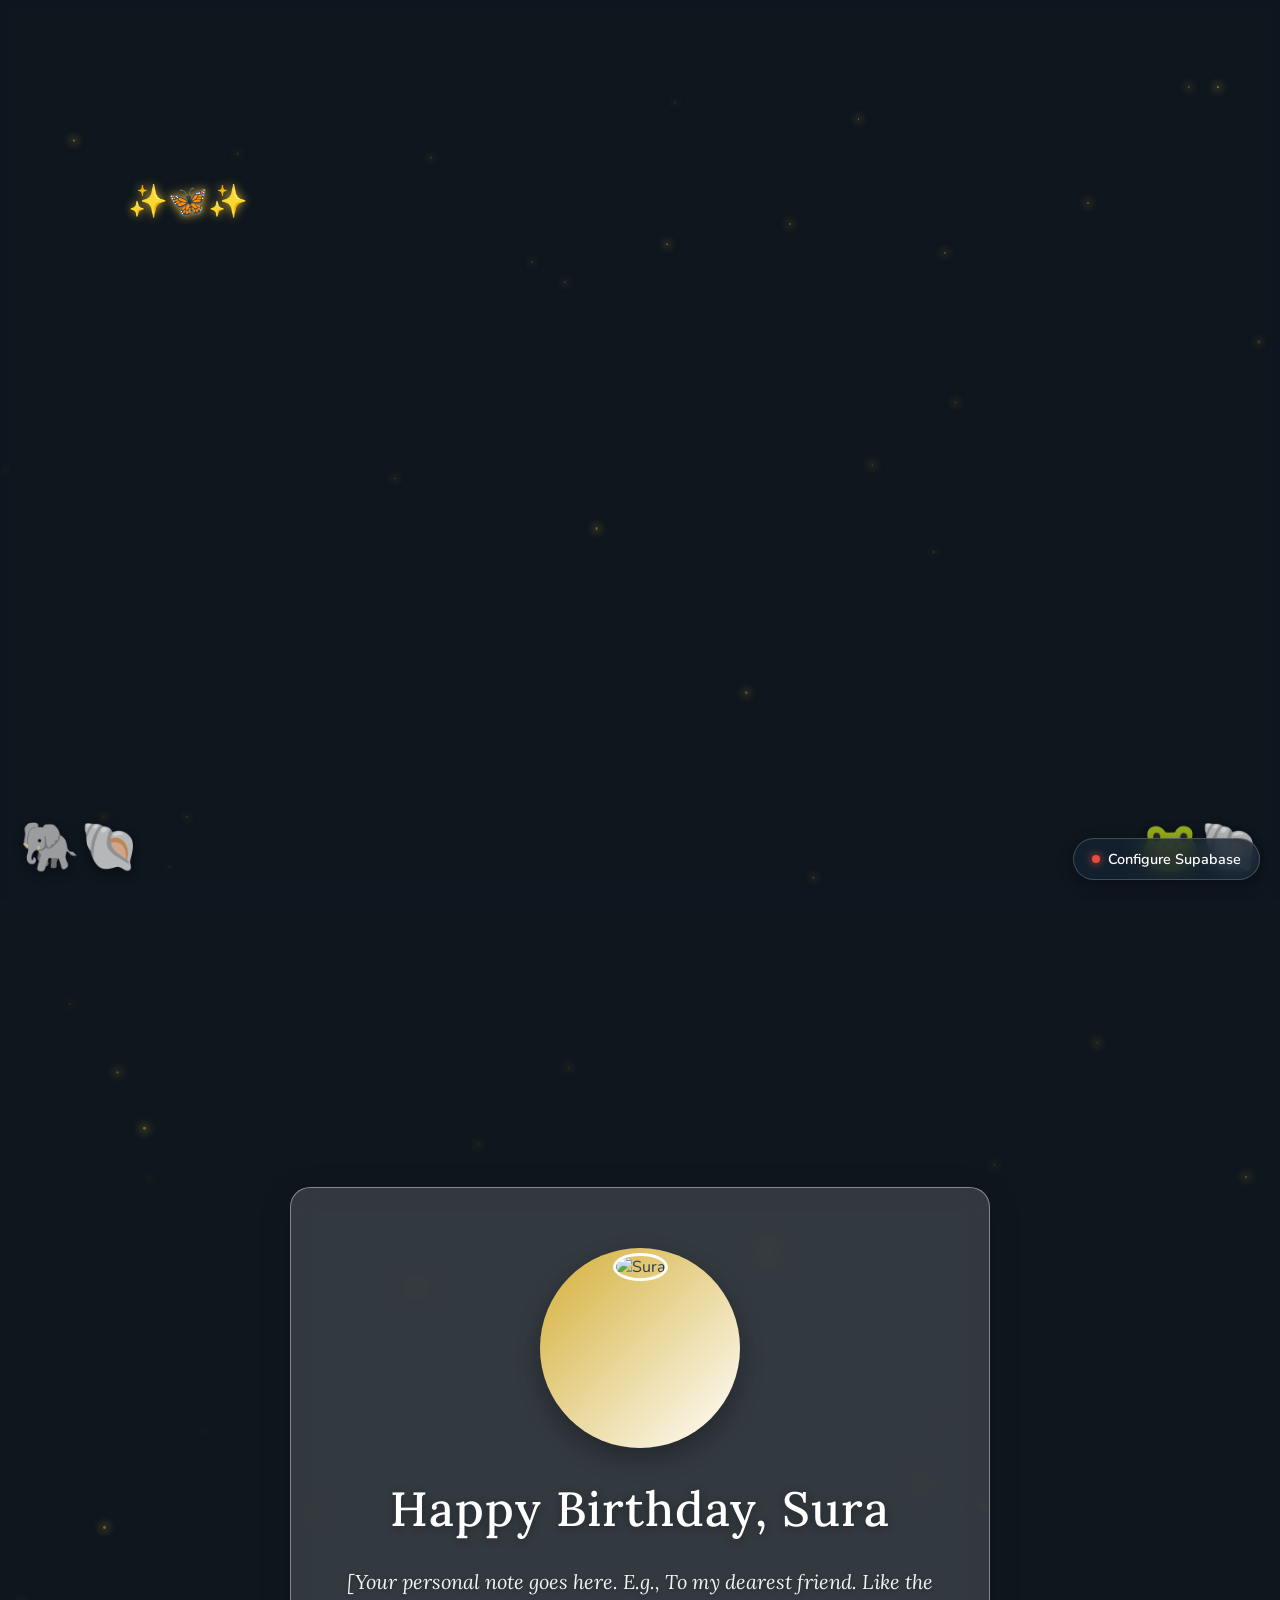
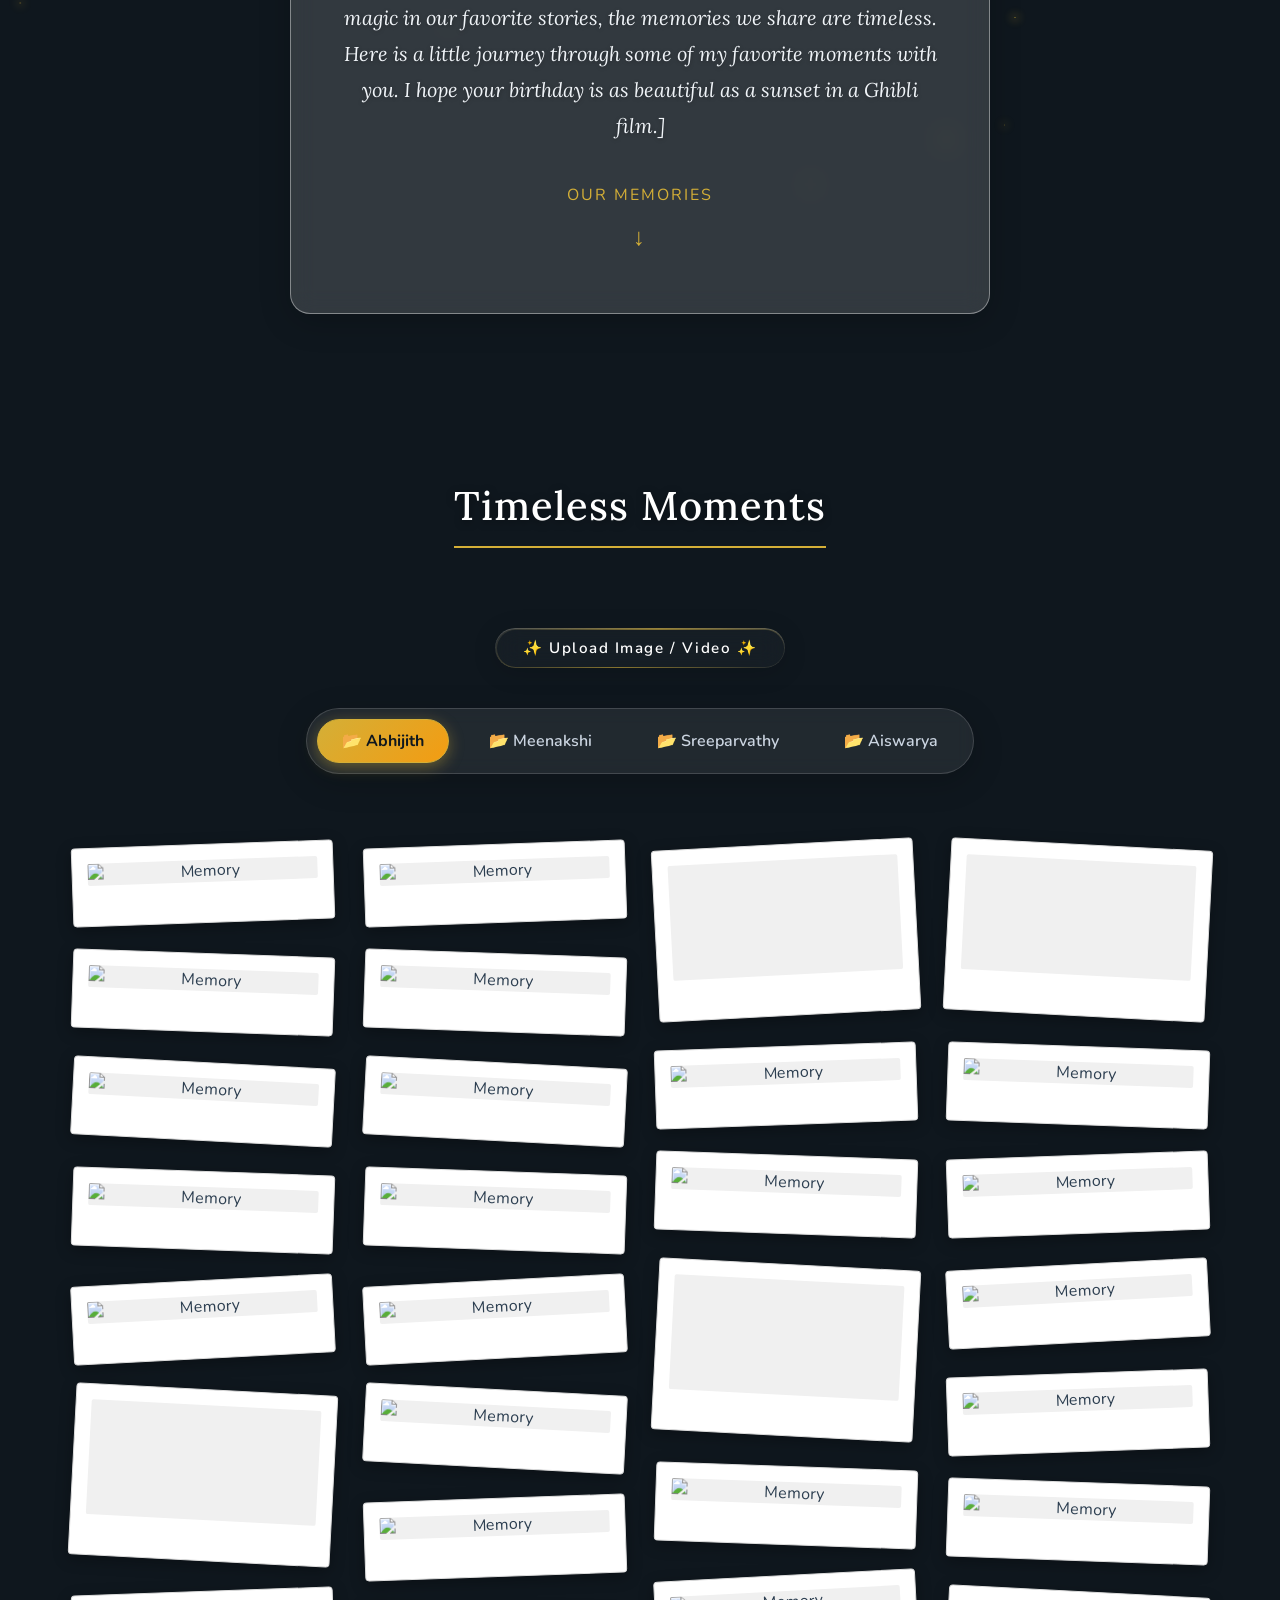
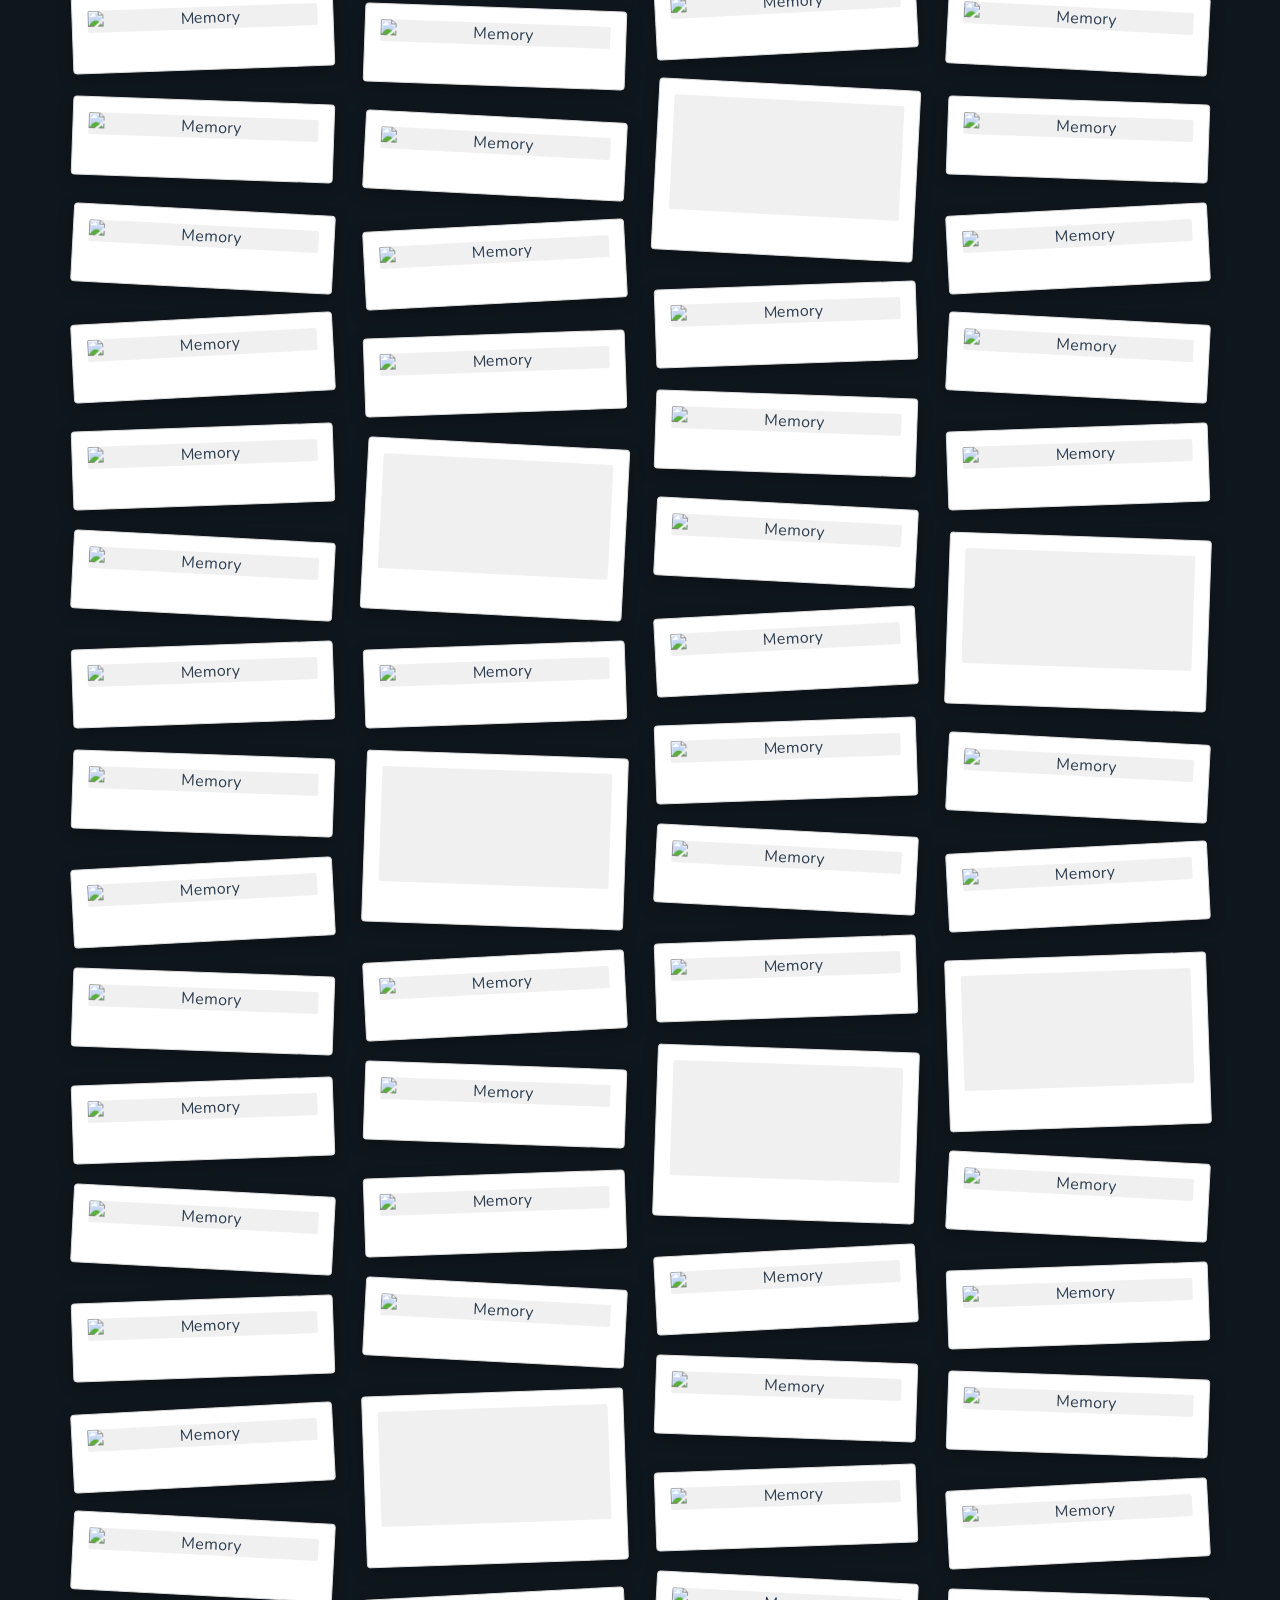
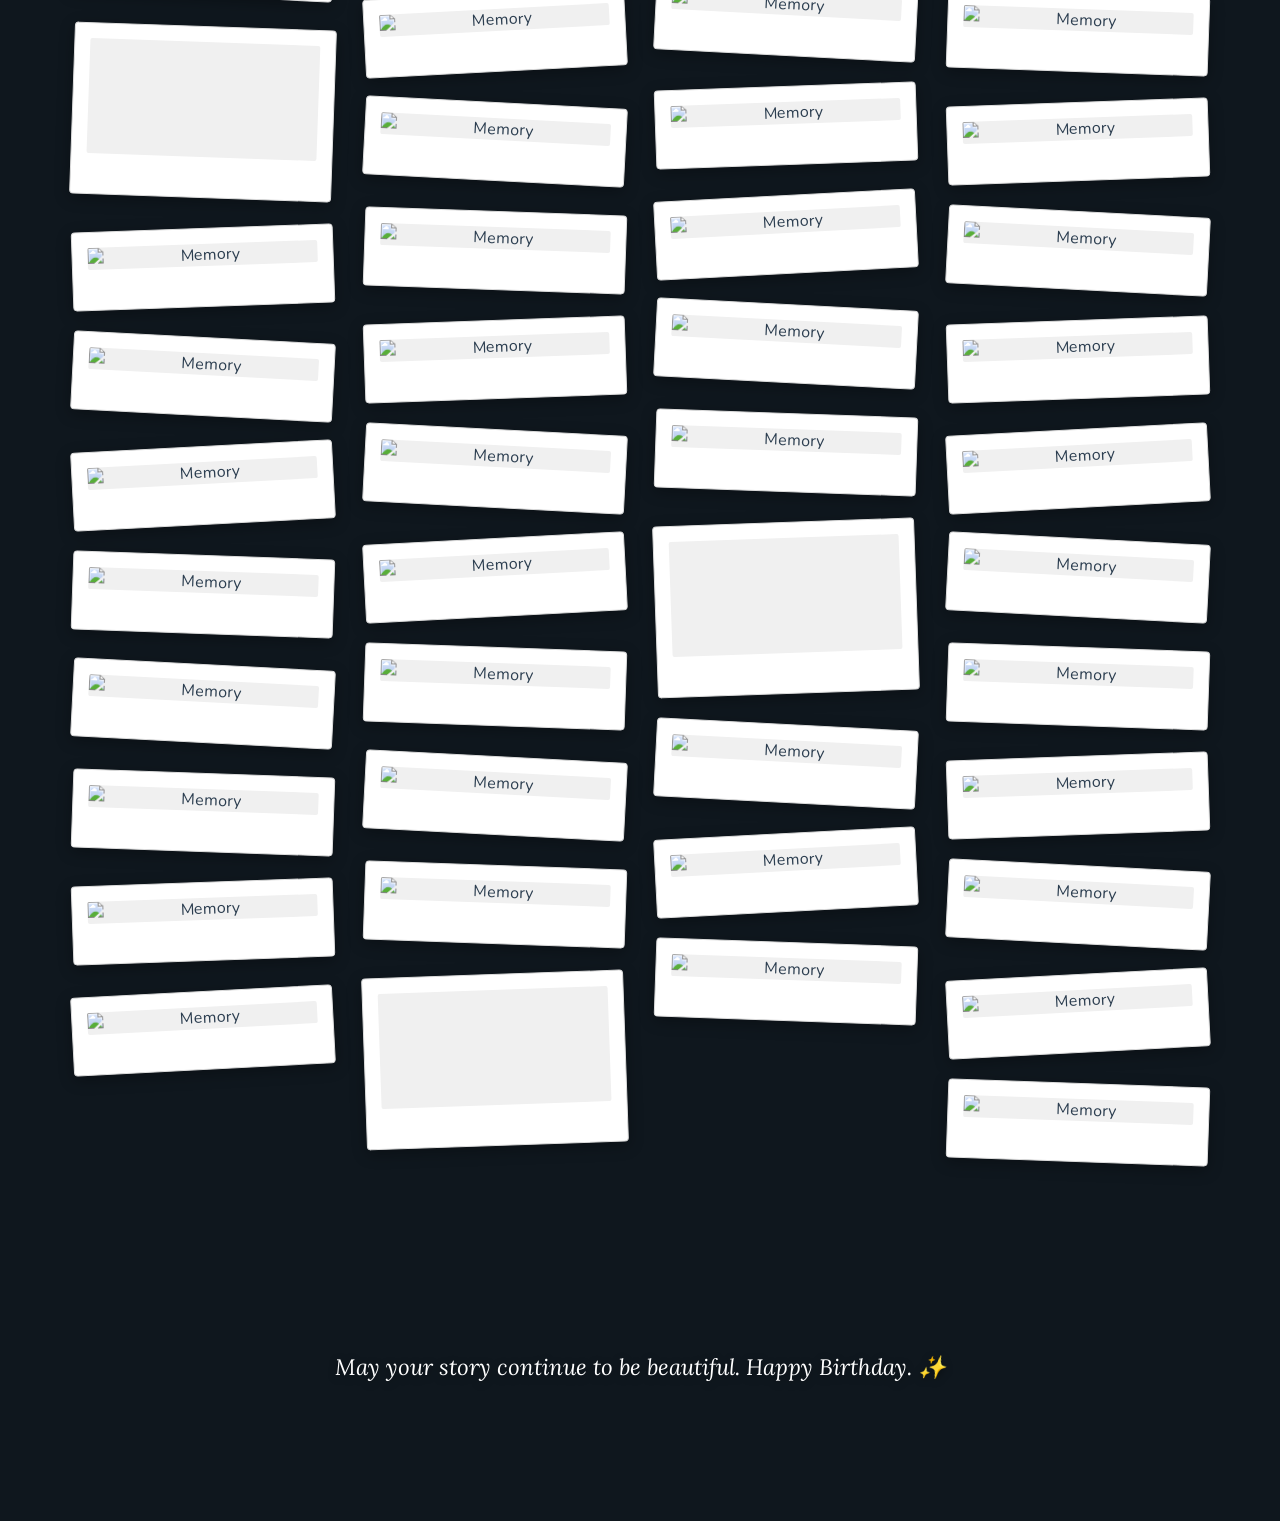
==== index.html @ 0eb63d6d "Add files via upload" ====
<!DOCTYPE html>
<html lang="en">

<head>
    <meta charset="UTF-8">
    <meta name="viewport" content="width=device-width, initial-scale=1.0">
    <title>Happy Birthday Sura!</title>
    <link rel="stylesheet" href="style.css">
    <!-- Elegant Fonts for the Ghibli Theme -->
    <link rel="preconnect" href="https://fonts.googleapis.com">
    <link rel="preconnect" href="https://fonts.gstatic.com" crossorigin>
    <link
        href="https://fonts.googleapis.com/css2?family=Lora:ital,wght@0,400;0,500;1,400&family=Nunito:wght@300;400;600&display=swap"
        rel="stylesheet">
</head>

<body>
    <!-- The lush watercolor background -->
        <div class="bg-collage-grid">
            <!-- Dynamically populated from Supabase photos on load -->
        </div>
    </div>
    <div class="overlay"></div>

    <!-- Magical Floating Elements for the sides -->
    <div class="floating-side-element butterfly-static">✨🦋✨</div>
    <div class="side-element bottom-left">🐘🐚</div>
    <div class="side-element bottom-right">🐸🐚</div>

    <div class="content-wrapper">
        <!-- Hero Section: A beautiful glass note from you -->
        <header class="hero-section">
            <div class="glass-note">
                <div class="hero-image-container">
                    <img src="https://yuvlhddebsodtdlppiaf.supabase.co/storage/v1/object/public/memories/images/1781540239-9591.jpg" alt="Sura" class="hero-image">
                </div>
                <h1>Happy Birthday, Sura</h1>
                <p>
                    [Your personal note goes here. E.g., To my dearest friend.
                    Like the magic in our favorite stories, the memories we share are timeless.
                    Here is a little journey through some of my favorite moments with you.
                    I hope your birthday is as beautiful as a sunset in a Ghibli film.]
                </p>
                <div class="scroll-indicator">
                    <span>Our Memories</span>
                    <div class="arrow">↓</div>
                </div>
            </div>
        </header>

        <!-- Memories Timeline -->
        <main class="memories-section">
            <h2>Timeless Moments</h2>
            <div class="timeline-upload-container">
                <button id="timeline-upload-btn" class="upload-trigger-btn secondary">
                    <span>✨ Upload Image / Video ✨</span>
                </button>
            </div>

            <div class="folder-tabs-wrapper">
                <div class="folder-tabs">
                    <button class="folder-tab active" data-folder="Abhijith">📂 Abhijith</button>
                    <button class="folder-tab" data-folder="Meenakshi">📂 Meenakshi</button>
                    <button class="folder-tab" data-folder="Sreeparvathy">📂 Sreeparvathy</button>
                    <button class="folder-tab" data-folder="Aiswarya">📂 Aiswarya</button>
                </div>
            </div>

            <div class="timeline" id="timeline">

                <div class="memory-card">
                    <div class="card-inner">
                        <div class="media-container">
                            <img src="IMG_20221118_140045856_BURST001.jpg" alt="Memory" class="memory-image">
                        </div>
                        <div class="caption">
                            <p>IMG_20221118_140045856_BURST001.jpg</p>
                        </div>
                    </div>
                </div>
                <div class="memory-card">
                    <div class="card-inner">
                        <div class="media-container">
                            <img src="IMG-20231028-WA0003.jpg" alt="Memory" class="memory-image">
                        </div>
                        <div class="caption">
                            <p>IMG-20231028-WA0003.jpg</p>
                        </div>
                    </div>
                </div>
                <div class="memory-card">
                    <div class="card-inner">
                        <div class="media-container">
                            <img src="IMG_20221107_132129122_MF_PORTRAIT.jpg" alt="Memory" class="memory-image">
                        </div>
                        <div class="caption">
                            <p>IMG_20221107_132129122_MF_PORTRAIT.jpg</p>
                        </div>
                    </div>
                </div>
                <div class="memory-card">
                    <div class="card-inner">
                        <div class="media-container">
                            <img src="IMG_20221110_114411022_BURST001.jpg" alt="Memory" class="memory-image">
                        </div>
                        <div class="caption">
                            <p>IMG_20221110_114411022_BURST001.jpg</p>
                        </div>
                    </div>
                </div>
                <div class="memory-card">
                    <div class="card-inner">
                        <div class="media-container">
                            <img src="IMG_20240507_120036315.jpg" alt="Memory" class="memory-image">
                        </div>
                        <div class="caption">
                            <p>IMG_20240507_120036315.jpg</p>
                        </div>
                    </div>
                </div>
                <div class="memory-card">
                    <div class="card-inner">
                        <div class="media-container">
                            <video loop muted playsinline class="memory-video" data-autoplay>
                                <source src="Snapchat-654385676.mp4" type="video/mp4">
                                Your browser does not support the video tag.
                            </video>
                        </div>
                        <div class="caption">
                            <p>Snapchat-654385676.mp4</p>
                        </div>
                    </div>
                </div>
                <div class="memory-card">
                    <div class="card-inner">
                        <div class="media-container">
                            <img src="IMG_20240109_211713926.jpg" alt="Memory" class="memory-image">
                        </div>
                        <div class="caption">
                            <p>IMG_20240109_211713926.jpg</p>
                        </div>
                    </div>
                </div>
                <div class="memory-card">
                    <div class="card-inner">
                        <div class="media-container">
                            <img src="IMG-20230613-WA0006.jpg" alt="Memory" class="memory-image">
                        </div>
                        <div class="caption">
                            <p>IMG-20230613-WA0006.jpg</p>
                        </div>
                    </div>
                </div>
                <div class="memory-card">
                    <div class="card-inner">
                        <div class="media-container">
                            <img src="IMG-20221221-WA0003.jpg" alt="Memory" class="memory-image">
                        </div>
                        <div class="caption">
                            <p>IMG-20221221-WA0003.jpg</p>
                        </div>
                    </div>
                </div>
                <div class="memory-card">
                    <div class="card-inner">
                        <div class="media-container">
                            <img src="IMG_20230222_151801.jpg" alt="Memory" class="memory-image">
                        </div>
                        <div class="caption">
                            <p>IMG_20230222_151801.jpg</p>
                        </div>
                    </div>
                </div>
                <div class="memory-card">
                    <div class="card-inner">
                        <div class="media-container">
                            <img src="IMG-20230518-WA0020.jpg" alt="Memory" class="memory-image">
                        </div>
                        <div class="caption">
                            <p>IMG-20230518-WA0020.jpg</p>
                        </div>
                    </div>
                </div>
                <div class="memory-card">
                    <div class="card-inner">
                        <div class="media-container">
                            <img src="IMG_20221110_170548299.jpg" alt="Memory" class="memory-image">
                        </div>
                        <div class="caption">
                            <p>IMG_20221110_170548299.jpg</p>
                        </div>
                    </div>
                </div>
                <div class="memory-card">
                    <div class="card-inner">
                        <div class="media-container">
                            <img src="IMG_20221128_142125159_HDR.jpg" alt="Memory" class="memory-image">
                        </div>
                        <div class="caption">
                            <p>IMG_20221128_142125159_HDR.jpg</p>
                        </div>
                    </div>
                </div>
                <div class="memory-card">
                    <div class="card-inner">
                        <div class="media-container">
                            <img src="IMG-20230613-WA0004.jpg" alt="Memory" class="memory-image">
                        </div>
                        <div class="caption">
                            <p>IMG-20230613-WA0004.jpg</p>
                        </div>
                    </div>
                </div>
                <div class="memory-card">
                    <div class="card-inner">
                        <div class="media-container">
                            <img src="IMG-20221013-WA0003.jpg" alt="Memory" class="memory-image">
                        </div>
                        <div class="caption">
                            <p>IMG-20221013-WA0003.jpg</p>
                        </div>
                    </div>
                </div>
                <div class="memory-card">
                    <div class="card-inner">
                        <div class="media-container">
                            <img src="Snapchat-938687993.jpg" alt="Memory" class="memory-image">
                        </div>
                        <div class="caption">
                            <p>Snapchat-938687993.jpg</p>
                        </div>
                    </div>
                </div>
                <div class="memory-card">
                    <div class="card-inner">
                        <div class="media-container">
                            <img src="IMG-20230326-WA0009.jpg" alt="Memory" class="memory-image">
                        </div>
                        <div class="caption">
                            <p>IMG-20230326-WA0009.jpg</p>
                        </div>
                    </div>
                </div>
                <div class="memory-card">
                    <div class="card-inner">
                        <div class="media-container">
                            <img src="IMG_20221118_140036463.jpg" alt="Memory" class="memory-image">
                        </div>
                        <div class="caption">
                            <p>IMG_20221118_140036463.jpg</p>
                        </div>
                    </div>
                </div>
                <div class="memory-card">
                    <div class="card-inner">
                        <div class="media-container">
                            <img src="Snapchat-679540297.jpg" alt="Memory" class="memory-image">
                        </div>
                        <div class="caption">
                            <p>Snapchat-679540297.jpg</p>
                        </div>
                    </div>
                </div>
                <div class="memory-card">
                    <div class="card-inner">
                        <div class="media-container">
                            <img src="IMG_20230905_160004.jpg" alt="Memory" class="memory-image">
                        </div>
                        <div class="caption">
                            <p>IMG_20230905_160004.jpg</p>
                        </div>
                    </div>
                </div>
                <div class="memory-card">
                    <div class="card-inner">
                        <div class="media-container">
                            <img src="Snapchat-543671588.jpg" alt="Memory" class="memory-image">
                        </div>
                        <div class="caption">
                            <p>Snapchat-543671588.jpg</p>
                        </div>
                    </div>
                </div>
                <div class="memory-card">
                    <div class="card-inner">
                        <div class="media-container">
                            <video loop muted playsinline class="memory-video" data-autoplay>
                                <source src="Snapchat-507677962.mp4" type="video/mp4">
                                Your browser does not support the video tag.
                            </video>
                        </div>
                        <div class="caption">
                            <p>Snapchat-507677962.mp4</p>
                        </div>
                    </div>
                </div>
                <div class="memory-card">
                    <div class="card-inner">
                        <div class="media-container">
                            <img src="IMG_20221110_114410662_BURST001.jpg" alt="Memory" class="memory-image">
                        </div>
                        <div class="caption">
                            <p>IMG_20221110_114410662_BURST001.jpg</p>
                        </div>
                    </div>
                </div>
                <div class="memory-card">
                    <div class="card-inner">
                        <div class="media-container">
                            <img src="IMG_20231211_170020684_HDR.jpg" alt="Memory" class="memory-image">
                        </div>
                        <div class="caption">
                            <p>IMG_20231211_170020684_HDR.jpg</p>
                        </div>
                    </div>
                </div>
                <div class="memory-card">
                    <div class="card-inner">
                        <div class="media-container">
                            <img src="IMG-20230613-WA0021.jpg" alt="Memory" class="memory-image">
                        </div>
                        <div class="caption">
                            <p>IMG-20230613-WA0021.jpg</p>
                        </div>
                    </div>
                </div>
                <div class="memory-card">
                    <div class="card-inner">
                        <div class="media-container">
                            <img src="IMG-20230613-WA0017.jpg" alt="Memory" class="memory-image">
                        </div>
                        <div class="caption">
                            <p>IMG-20230613-WA0017.jpg</p>
                        </div>
                    </div>
                </div>
                <div class="memory-card">
                    <div class="card-inner">
                        <div class="media-container">
                            <img src="Snapchat-606504821.jpg" alt="Memory" class="memory-image">
                        </div>
                        <div class="caption">
                            <p>Snapchat-606504821.jpg</p>
                        </div>
                    </div>
                </div>
                <div class="memory-card">
                    <div class="card-inner">
                        <div class="media-container">
                            <img src="IMG20240202153052.jpg" alt="Memory" class="memory-image">
                        </div>
                        <div class="caption">
                            <p>IMG20240202153052.jpg</p>
                        </div>
                    </div>
                </div>
                <div class="memory-card">
                    <div class="card-inner">
                        <div class="media-container">
                            <img src="IMG_20221213_141300218_HDR.jpg" alt="Memory" class="memory-image">
                        </div>
                        <div class="caption">
                            <p>IMG_20221213_141300218_HDR.jpg</p>
                        </div>
                    </div>
                </div>
                <div class="memory-card">
                    <div class="card-inner">
                        <div class="media-container">
                            <img src="IMG-20221013-WA0000.jpg" alt="Memory" class="memory-image">
                        </div>
                        <div class="caption">
                            <p>IMG-20221013-WA0000.jpg</p>
                        </div>
                    </div>
                </div>
                <div class="memory-card">
                    <div class="card-inner">
                        <div class="media-container">
                            <img src="IMG_20231211_170015517_HDR.jpg" alt="Memory" class="memory-image">
                        </div>
                        <div class="caption">
                            <p>IMG_20231211_170015517_HDR.jpg</p>
                        </div>
                    </div>
                </div>
                <div class="memory-card">
                    <div class="card-inner">
                        <div class="media-container">
                            <img src="Snapchat-1667642375.jpg" alt="Memory" class="memory-image">
                        </div>
                        <div class="caption">
                            <p>Snapchat-1667642375.jpg</p>
                        </div>
                    </div>
                </div>
                <div class="memory-card">
                    <div class="card-inner">
                        <div class="media-container">
                            <img src="Snapchat-1842681155.jpg" alt="Memory" class="memory-image">
                        </div>
                        <div class="caption">
                            <p>Snapchat-1842681155.jpg</p>
                        </div>
                    </div>
                </div>
                <div class="memory-card">
                    <div class="card-inner">
                        <div class="media-container">
                            <img src="Snapchat-176233581.jpg" alt="Memory" class="memory-image">
                        </div>
                        <div class="caption">
                            <p>Snapchat-176233581.jpg</p>
                        </div>
                    </div>
                </div>
                <div class="memory-card">
                    <div class="card-inner">
                        <div class="media-container">
                            <img src="Snapchat-1357016142.jpg" alt="Memory" class="memory-image">
                        </div>
                        <div class="caption">
                            <p>Snapchat-1357016142.jpg</p>
                        </div>
                    </div>
                </div>
                <div class="memory-card">
                    <div class="card-inner">
                        <div class="media-container">
                            <img src="Snapchat-543336844.jpg" alt="Memory" class="memory-image">
                        </div>
                        <div class="caption">
                            <p>Snapchat-543336844.jpg</p>
                        </div>
                    </div>
                </div>
                <div class="memory-card">
                    <div class="card-inner">
                        <div class="media-container">
                            <img src="IMG_20221227_142722159.jpg" alt="Memory" class="memory-image">
                        </div>
                        <div class="caption">
                            <p>IMG_20221227_142722159.jpg</p>
                        </div>
                    </div>
                </div>
                <div class="memory-card">
                    <div class="card-inner">
                        <div class="media-container">
                            <img src="IMG_20221213_141302457_HDR.jpg" alt="Memory" class="memory-image">
                        </div>
                        <div class="caption">
                            <p>IMG_20221213_141302457_HDR.jpg</p>
                        </div>
                    </div>
                </div>
                <div class="memory-card">
                    <div class="card-inner">
                        <div class="media-container">
                            <img src="IMG_20230905_160345.jpg" alt="Memory" class="memory-image">
                        </div>
                        <div class="caption">
                            <p>IMG_20230905_160345.jpg</p>
                        </div>
                    </div>
                </div>
                <div class="memory-card">
                    <div class="card-inner">
                        <div class="media-container">
                            <img src="IMG-20230613-WA0013.jpg" alt="Memory" class="memory-image">
                        </div>
                        <div class="caption">
                            <p>IMG-20230613-WA0013.jpg</p>
                        </div>
                    </div>
                </div>
                <div class="memory-card">
                    <div class="card-inner">
                        <div class="media-container">
                            <img src="IMG-20230518-WA0018.jpg" alt="Memory" class="memory-image">
                        </div>
                        <div class="caption">
                            <p>IMG-20230518-WA0018.jpg</p>
                        </div>
                    </div>
                </div>
                <div class="memory-card">
                    <div class="card-inner">
                        <div class="media-container">
                            <video loop muted playsinline class="memory-video" data-autoplay>
                                <source src="Snapchat-556400133.mp4" type="video/mp4">
                                Your browser does not support the video tag.
                            </video>
                        </div>
                        <div class="caption">
                            <p>Snapchat-556400133.mp4</p>
                        </div>
                    </div>
                </div>
                <div class="memory-card">
                    <div class="card-inner">
                        <div class="media-container">
                            <img src="With Sura (3).jpg" alt="Memory" class="memory-image">
                        </div>
                        <div class="caption">
                            <p>With Sura (3).jpg</p>
                        </div>
                    </div>
                </div>
                <div class="memory-card">
                    <div class="card-inner">
                        <div class="media-container">
                            <video loop muted playsinline class="memory-video" data-autoplay>
                                <source src="Snapchat-560679172.mp4" type="video/mp4">
                                Your browser does not support the video tag.
                            </video>
                        </div>
                        <div class="caption">
                            <p>Snapchat-560679172.mp4</p>
                        </div>
                    </div>
                </div>
                <div class="memory-card">
                    <div class="card-inner">
                        <div class="media-container">
                            <img src="Snapchat-1499098985.jpg" alt="Memory" class="memory-image">
                        </div>
                        <div class="caption">
                            <p>Snapchat-1499098985.jpg</p>
                        </div>
                    </div>
                </div>
                <div class="memory-card">
                    <div class="card-inner">
                        <div class="media-container">
                            <img src="IMG-20230420-WA0006.jpg" alt="Memory" class="memory-image">
                        </div>
                        <div class="caption">
                            <p>IMG-20230420-WA0006.jpg</p>
                        </div>
                    </div>
                </div>
                <div class="memory-card">
                    <div class="card-inner">
                        <div class="media-container">
                            <img src="IMG-20230613-WA0014.jpg" alt="Memory" class="memory-image">
                        </div>
                        <div class="caption">
                            <p>IMG-20230613-WA0014.jpg</p>
                        </div>
                    </div>
                </div>
                <div class="memory-card">
                    <div class="card-inner">
                        <div class="media-container">
                            <img src="IMG-20230613-WA0015.jpg" alt="Memory" class="memory-image">
                        </div>
                        <div class="caption">
                            <p>IMG-20230613-WA0015.jpg</p>
                        </div>
                    </div>
                </div>
                <div class="memory-card">
                    <div class="card-inner">
                        <div class="media-container">
                            <video loop muted playsinline class="memory-video" data-autoplay>
                                <source src="Snapchat-480503590.mp4" type="video/mp4">
                                Your browser does not support the video tag.
                            </video>
                        </div>
                        <div class="caption">
                            <p>Snapchat-480503590.mp4</p>
                        </div>
                    </div>
                </div>
                <div class="memory-card">
                    <div class="card-inner">
                        <div class="media-container">
                            <img src="IMG-20230518-WA0022.jpg" alt="Memory" class="memory-image">
                        </div>
                        <div class="caption">
                            <p>IMG-20230518-WA0022.jpg</p>
                        </div>
                    </div>
                </div>
                <div class="memory-card">
                    <div class="card-inner">
                        <div class="media-container">
                            <img src="IMG-20230423-WA0002.jpg" alt="Memory" class="memory-image">
                        </div>
                        <div class="caption">
                            <p>IMG-20230423-WA0002.jpg</p>
                        </div>
                    </div>
                </div>
                <div class="memory-card">
                    <div class="card-inner">
                        <div class="media-container">
                            <img src="IMG_20221202_165051774.jpg" alt="Memory" class="memory-image">
                        </div>
                        <div class="caption">
                            <p>IMG_20221202_165051774.jpg</p>
                        </div>
                    </div>
                </div>
                <div class="memory-card">
                    <div class="card-inner">
                        <div class="media-container">
                            <img src="Snapchat-691838132.jpg" alt="Memory" class="memory-image">
                        </div>
                        <div class="caption">
                            <p>Snapchat-691838132.jpg</p>
                        </div>
                    </div>
                </div>
                <div class="memory-card">
                    <div class="card-inner">
                        <div class="media-container">
                            <img src="Snapchat-156626919.jpg" alt="Memory" class="memory-image">
                        </div>
                        <div class="caption">
                            <p>Snapchat-156626919.jpg</p>
                        </div>
                    </div>
                </div>
                <div class="memory-card">
                    <div class="card-inner">
                        <div class="media-container">
                            <img src="Snapchat-1728589184.jpg" alt="Memory" class="memory-image">
                        </div>
                        <div class="caption">
                            <p>Snapchat-1728589184.jpg</p>
                        </div>
                    </div>
                </div>
                <div class="memory-card">
                    <div class="card-inner">
                        <div class="media-container">
                            <img src="IMG-0326.jpg" alt="Memory" class="memory-image">
                        </div>
                        <div class="caption">
                            <p>IMG-0326.jpg</p>
                        </div>
                    </div>
                </div>
                <div class="memory-card">
                    <div class="card-inner">
                        <div class="media-container">
                            <img src="IMG-20221205-WA0014.jpeg" alt="Memory" class="memory-image">
                        </div>
                        <div class="caption">
                            <p>IMG-20221205-WA0014.jpeg</p>
                        </div>
                    </div>
                </div>
                <div class="memory-card">
                    <div class="card-inner">
                        <div class="media-container">
                            <img src="Snapchat-1103118483.jpg" alt="Memory" class="memory-image">
                        </div>
                        <div class="caption">
                            <p>Snapchat-1103118483.jpg</p>
                        </div>
                    </div>
                </div>
                <div class="memory-card">
                    <div class="card-inner">
                        <div class="media-container">
                            <video loop muted playsinline class="memory-video" data-autoplay>
                                <source src="Snapchat-680572127.mp4" type="video/mp4">
                                Your browser does not support the video tag.
                            </video>
                        </div>
                        <div class="caption">
                            <p>Snapchat-680572127.mp4</p>
                        </div>
                    </div>
                </div>
                <div class="memory-card">
                    <div class="card-inner">
                        <div class="media-container">
                            <video loop muted playsinline class="memory-video" data-autoplay>
                                <source src="Snapchat-794291895.mp4" type="video/mp4">
                                Your browser does not support the video tag.
                            </video>
                        </div>
                        <div class="caption">
                            <p>Snapchat-794291895.mp4</p>
                        </div>
                    </div>
                </div>
                <div class="memory-card">
                    <div class="card-inner">
                        <div class="media-container">
                            <img src="IMG_20221118_140038470.jpg" alt="Memory" class="memory-image">
                        </div>
                        <div class="caption">
                            <p>IMG_20221118_140038470.jpg</p>
                        </div>
                    </div>
                </div>
                <div class="memory-card">
                    <div class="card-inner">
                        <div class="media-container">
                            <img src="IMG20231123114807.jpg" alt="Memory" class="memory-image">
                        </div>
                        <div class="caption">
                            <p>IMG20231123114807.jpg</p>
                        </div>
                    </div>
                </div>
                <div class="memory-card">
                    <div class="card-inner">
                        <div class="media-container">
                            <video loop muted playsinline class="memory-video" data-autoplay>
                                <source src="Snapchat-1169859593.mp4" type="video/mp4">
                                Your browser does not support the video tag.
                            </video>
                        </div>
                        <div class="caption">
                            <p>Snapchat-1169859593.mp4</p>
                        </div>
                    </div>
                </div>
                <div class="memory-card">
                    <div class="card-inner">
                        <div class="media-container">
                            <img src="IMG_20221213_144338307_BURST000_COVER_COMP.jpg" alt="Memory" class="memory-image">
                        </div>
                        <div class="caption">
                            <p>IMG_20221213_144338307_BURST000_COVER_COMP.jpg</p>
                        </div>
                    </div>
                </div>
                <div class="memory-card">
                    <div class="card-inner">
                        <div class="media-container">
                            <img src="IMG20231123114738.jpg" alt="Memory" class="memory-image">
                        </div>
                        <div class="caption">
                            <p>IMG20231123114738.jpg</p>
                        </div>
                    </div>
                </div>
                <div class="memory-card">
                    <div class="card-inner">
                        <div class="media-container">
                            <video loop muted playsinline class="memory-video" data-autoplay>
                                <source src="Snapchat-354868539.mp4" type="video/mp4">
                                Your browser does not support the video tag.
                            </video>
                        </div>
                        <div class="caption">
                            <p>Snapchat-354868539.mp4</p>
                        </div>
                    </div>
                </div>
                <div class="memory-card">
                    <div class="card-inner">
                        <div class="media-container">
                            <img src="IMG_20231211_171007.jpg" alt="Memory" class="memory-image">
                        </div>
                        <div class="caption">
                            <p>IMG_20231211_171007.jpg</p>
                        </div>
                    </div>
                </div>
                <div class="memory-card">
                    <div class="card-inner">
                        <div class="media-container">
                            <img src="IMG-20221212-WA0012.jpg" alt="Memory" class="memory-image">
                        </div>
                        <div class="caption">
                            <p>IMG-20221212-WA0012.jpg</p>
                        </div>
                    </div>
                </div>
                <div class="memory-card">
                    <div class="card-inner">
                        <div class="media-container">
                            <img src="IMG-20230613-WA0009.jpg" alt="Memory" class="memory-image">
                        </div>
                        <div class="caption">
                            <p>IMG-20230613-WA0009.jpg</p>
                        </div>
                    </div>
                </div>
                <div class="memory-card">
                    <div class="card-inner">
                        <div class="media-container">
                            <img src="IMG_20231211_171005.jpg" alt="Memory" class="memory-image">
                        </div>
                        <div class="caption">
                            <p>IMG_20231211_171005.jpg</p>
                        </div>
                    </div>
                </div>
                <div class="memory-card">
                    <div class="card-inner">
                        <div class="media-container">
                            <img src="IMG_20231211_171011.jpg" alt="Memory" class="memory-image">
                        </div>
                        <div class="caption">
                            <p>IMG_20231211_171011.jpg</p>
                        </div>
                    </div>
                </div>
                <div class="memory-card">
                    <div class="card-inner">
                        <div class="media-container">
                            <img src="IMG_20221110_114410662_BURST000_COVER_COMP.jpg" alt="Memory" class="memory-image">
                        </div>
                        <div class="caption">
                            <p>IMG_20221110_114410662_BURST000_COVER_COMP.jpg</p>
                        </div>
                    </div>
                </div>
                <div class="memory-card">
                    <div class="card-inner">
                        <div class="media-container">
                            <img src="IMG-20250310-WA0008.jpg" alt="Memory" class="memory-image">
                        </div>
                        <div class="caption">
                            <p>IMG-20250310-WA0008.jpg</p>
                        </div>
                    </div>
                </div>
                <div class="memory-card">
                    <div class="card-inner">
                        <div class="media-container">
                            <video loop muted playsinline class="memory-video" data-autoplay>
                                <source src="Snapchat-1259766986.mp4" type="video/mp4">
                                Your browser does not support the video tag.
                            </video>
                        </div>
                        <div class="caption">
                            <p>Snapchat-1259766986.mp4</p>
                        </div>
                    </div>
                </div>
                <div class="memory-card">
                    <div class="card-inner">
                        <div class="media-container">
                            <img src="Snapchat-395735406.jpg" alt="Memory" class="memory-image">
                        </div>
                        <div class="caption">
                            <p>Snapchat-395735406.jpg</p>
                        </div>
                    </div>
                </div>
                <div class="memory-card">
                    <div class="card-inner">
                        <div class="media-container">
                            <img src="IMG-0175.jpg" alt="Memory" class="memory-image">
                        </div>
                        <div class="caption">
                            <p>IMG-0175.jpg</p>
                        </div>
                    </div>
                </div>
                <div class="memory-card">
                    <div class="card-inner">
                        <div class="media-container">
                            <img src="IMG-20230613-WA0011.jpg" alt="Memory" class="memory-image">
                        </div>
                        <div class="caption">
                            <p>IMG-20230613-WA0011.jpg</p>
                        </div>
                    </div>
                </div>
                <div class="memory-card">
                    <div class="card-inner">
                        <div class="media-container">
                            <img src="IMG_20221107_132128225_MF_PORTRAIT.jpg" alt="Memory" class="memory-image">
                        </div>
                        <div class="caption">
                            <p>IMG_20221107_132128225_MF_PORTRAIT.jpg</p>
                        </div>
                    </div>
                </div>
                <div class="memory-card">
                    <div class="card-inner">
                        <div class="media-container">
                            <img src="Snapchat-488520675.jpg" alt="Memory" class="memory-image">
                        </div>
                        <div class="caption">
                            <p>Snapchat-488520675.jpg</p>
                        </div>
                    </div>
                </div>
                <div class="memory-card">
                    <div class="card-inner">
                        <div class="media-container">
                            <img src="Snapchat-2114500004.jpg" alt="Memory" class="memory-image">
                        </div>
                        <div class="caption">
                            <p>Snapchat-2114500004.jpg</p>
                        </div>
                    </div>
                </div>
                <div class="memory-card">
                    <div class="card-inner">
                        <div class="media-container">
                            <img src="Sunnapi.jpg" alt="Memory" class="memory-image">
                        </div>
                        <div class="caption">
                            <p>Sunnapi.jpg</p>
                        </div>
                    </div>
                </div>
                <div class="memory-card">
                    <div class="card-inner">
                        <div class="media-container">
                            <img src="With Sura (1).jpg" alt="Memory" class="memory-image">
                        </div>
                        <div class="caption">
                            <p>With Sura (1).jpg</p>
                        </div>
                    </div>
                </div>
                <div class="memory-card">
                    <div class="card-inner">
                        <div class="media-container">
                            <video loop muted playsinline class="memory-video" data-autoplay>
                                <source src="Snapchat-405927691.mp4" type="video/mp4">
                                Your browser does not support the video tag.
                            </video>
                        </div>
                        <div class="caption">
                            <p>Snapchat-405927691.mp4</p>
                        </div>
                    </div>
                </div>
                <div class="memory-card">
                    <div class="card-inner">
                        <div class="media-container">
                            <img src="IMG_20231211_170026881_HDR.jpg" alt="Memory" class="memory-image">
                        </div>
                        <div class="caption">
                            <p>IMG_20231211_170026881_HDR.jpg</p>
                        </div>
                    </div>
                </div>
                <div class="memory-card">
                    <div class="card-inner">
                        <div class="media-container">
                            <img src="IMG-0328.jpg" alt="Memory" class="memory-image">
                        </div>
                        <div class="caption">
                            <p>IMG-0328.jpg</p>
                        </div>
                    </div>
                </div>
                <div class="memory-card">
                    <div class="card-inner">
                        <div class="media-container">
                            <img src="Snapchat-283414964.jpg" alt="Memory" class="memory-image">
                        </div>
                        <div class="caption">
                            <p>Snapchat-283414964.jpg</p>
                        </div>
                    </div>
                </div>
                <div class="memory-card">
                    <div class="card-inner">
                        <div class="media-container">
                            <video loop muted playsinline class="memory-video" data-autoplay>
                                <source src="Snapchat-1297587618.mp4" type="video/mp4">
                                Your browser does not support the video tag.
                            </video>
                        </div>
                        <div class="caption">
                            <p>Snapchat-1297587618.mp4</p>
                        </div>
                    </div>
                </div>
                <div class="memory-card">
                    <div class="card-inner">
                        <div class="media-container">
                            <img src="IMG-20230613-WA0019.jpg" alt="Memory" class="memory-image">
                        </div>
                        <div class="caption">
                            <p>IMG-20230613-WA0019.jpg</p>
                        </div>
                    </div>
                </div>
                <div class="memory-card">
                    <div class="card-inner">
                        <div class="media-container">
                            <img src="With Sura (2).jpg" alt="Memory" class="memory-image">
                        </div>
                        <div class="caption">
                            <p>With Sura (2).jpg</p>
                        </div>
                    </div>
                </div>
                <div class="memory-card">
                    <div class="card-inner">
                        <div class="media-container">
                            <img src="IMG_20231211_170027741_HDR.jpg" alt="Memory" class="memory-image">
                        </div>
                        <div class="caption">
                            <p>IMG_20231211_170027741_HDR.jpg</p>
                        </div>
                    </div>
                </div>
                <div class="memory-card">
                    <div class="card-inner">
                        <div class="media-container">
                            <img src="IMG-0327.jpg" alt="Memory" class="memory-image">
                        </div>
                        <div class="caption">
                            <p>IMG-0327.jpg</p>
                        </div>
                    </div>
                </div>
                <div class="memory-card">
                    <div class="card-inner">
                        <div class="media-container">
                            <img src="Snapchat-690369686.jpg" alt="Memory" class="memory-image">
                        </div>
                        <div class="caption">
                            <p>Snapchat-690369686.jpg</p>
                        </div>
                    </div>
                </div>
                <div class="memory-card">
                    <div class="card-inner">
                        <div class="media-container">
                            <img src="IMG_20221213_144338307_BURST001_TOP.jpg" alt="Memory" class="memory-image">
                        </div>
                        <div class="caption">
                            <p>IMG_20221213_144338307_BURST001_TOP.jpg</p>
                        </div>
                    </div>
                </div>
                <div class="memory-card">
                    <div class="card-inner">
                        <div class="media-container">
                            <img src="IMG_20221026_144635870_MF_PORTRAIT.jpg" alt="Memory" class="memory-image">
                        </div>
                        <div class="caption">
                            <p>IMG_20221026_144635870_MF_PORTRAIT.jpg</p>
                        </div>
                    </div>
                </div>
                <div class="memory-card">
                    <div class="card-inner">
                        <div class="media-container">
                            <img src="With Sura (4).jpg" alt="Memory" class="memory-image">
                        </div>
                        <div class="caption">
                            <p>With Sura (4).jpg</p>
                        </div>
                    </div>
                </div>
                <div class="memory-card">
                    <div class="card-inner">
                        <div class="media-container">
                            <img src="IMG20231123114718.jpg" alt="Memory" class="memory-image">
                        </div>
                        <div class="caption">
                            <p>IMG20231123114718.jpg</p>
                        </div>
                    </div>
                </div>
                <div class="memory-card">
                    <div class="card-inner">
                        <div class="media-container">
                            <img src="Snapchat-1164140424.jpg" alt="Memory" class="memory-image">
                        </div>
                        <div class="caption">
                            <p>Snapchat-1164140424.jpg</p>
                        </div>
                    </div>
                </div>
                <div class="memory-card">
                    <div class="card-inner">
                        <div class="media-container">
                            <video loop muted playsinline class="memory-video" data-autoplay>
                                <source src="Snapchat-1179210160.mp4" type="video/mp4">
                                Your browser does not support the video tag.
                            </video>
                        </div>
                        <div class="caption">
                            <p>Snapchat-1179210160.mp4</p>
                        </div>
                    </div>
                </div>
                <div class="memory-card">
                    <div class="card-inner">
                        <div class="media-container">
                            <img src="Snapchat-1716433539.jpg" alt="Memory" class="memory-image">
                        </div>
                        <div class="caption">
                            <p>Snapchat-1716433539.jpg</p>
                        </div>
                    </div>
                </div>
                <div class="memory-card">
                    <div class="card-inner">
                        <div class="media-container">
                            <img src="Snapchat-379670878.jpg" alt="Memory" class="memory-image">
                        </div>
                        <div class="caption">
                            <p>Snapchat-379670878.jpg</p>
                        </div>
                    </div>
                </div>
                <div class="memory-card">
                    <div class="card-inner">
                        <div class="media-container">
                            <video loop muted playsinline class="memory-video" data-autoplay>
                                <source src="Snapchat-1490626559.mp4" type="video/mp4">
                                Your browser does not support the video tag.
                            </video>
                        </div>
                        <div class="caption">
                            <p>Snapchat-1490626559.mp4</p>
                        </div>
                    </div>
                </div>
                <div class="memory-card">
                    <div class="card-inner">
                        <div class="media-container">
                            <img src="IMG_20221026_144626347.jpg" alt="Memory" class="memory-image">
                        </div>
                        <div class="caption">
                            <p>IMG_20221026_144626347.jpg</p>
                        </div>
                    </div>
                </div>
                <div class="memory-card">
                    <div class="card-inner">
                        <div class="media-container">
                            <img src="IMG-20221212-WA0013.jpg" alt="Memory" class="memory-image">
                        </div>
                        <div class="caption">
                            <p>IMG-20221212-WA0013.jpg</p>
                        </div>
                    </div>
                </div>
                <div class="memory-card">
                    <div class="card-inner">
                        <div class="media-container">
                            <img src="IMG-20250409-WA0002.jpg" alt="Memory" class="memory-image">
                        </div>
                        <div class="caption">
                            <p>IMG-20250409-WA0002.jpg</p>
                        </div>
                    </div>
                </div>
                <div class="memory-card">
                    <div class="card-inner">
                        <div class="media-container">
                            <img src="Snapchat-248847587.jpg" alt="Memory" class="memory-image">
                        </div>
                        <div class="caption">
                            <p>Snapchat-248847587.jpg</p>
                        </div>
                    </div>
                </div>
                <div class="memory-card">
                    <div class="card-inner">
                        <div class="media-container">
                            <img src="IMG_20240507_120049446.jpg" alt="Memory" class="memory-image">
                        </div>
                        <div class="caption">
                            <p>IMG_20240507_120049446.jpg</p>
                        </div>
                    </div>
                </div>
                <div class="memory-card">
                    <div class="card-inner">
                        <div class="media-container">
                            <img src="Snapchat-984751125.jpg" alt="Memory" class="memory-image">
                        </div>
                        <div class="caption">
                            <p>Snapchat-984751125.jpg</p>
                        </div>
                    </div>
                </div>
                <div class="memory-card">
                    <div class="card-inner">
                        <div class="media-container">
                            <img src="Original Sura.jpg" alt="Memory" class="memory-image">
                        </div>
                        <div class="caption">
                            <p>Original Sura.jpg</p>
                        </div>
                    </div>
                </div>
                <div class="memory-card">
                    <div class="card-inner">
                        <div class="media-container">
                            <img src="IMG-0325.jpg" alt="Memory" class="memory-image">
                        </div>
                        <div class="caption">
                            <p>IMG-0325.jpg</p>
                        </div>
                    </div>
                </div>
                <div class="memory-card">
                    <div class="card-inner">
                        <div class="media-container">
                            <img src="IMG_20221212_144438016.jpg" alt="Memory" class="memory-image">
                        </div>
                        <div class="caption">
                            <p>IMG_20221212_144438016.jpg</p>
                        </div>
                    </div>
                </div>
                <div class="memory-card">
                    <div class="card-inner">
                        <div class="media-container">
                            <img src="IMG-20230613-WA0020.jpg" alt="Memory" class="memory-image">
                        </div>
                        <div class="caption">
                            <p>IMG-20230613-WA0020.jpg</p>
                        </div>
                    </div>
                </div>
                <div class="memory-card">
                    <div class="card-inner">
                        <div class="media-container">
                            <img src="IMG_20221213_140253502_BURST001.jpg" alt="Memory" class="memory-image">
                        </div>
                        <div class="caption">
                            <p>IMG_20221213_140253502_BURST001.jpg</p>
                        </div>
                    </div>
                </div>
                <div class="memory-card">
                    <div class="card-inner">
                        <div class="media-container">
                            <img src="IMG_20221110_114411022_BURST000_COVER_COMP.jpg" alt="Memory" class="memory-image">
                        </div>
                        <div class="caption">
                            <p>IMG_20221110_114411022_BURST000_COVER_COMP.jpg</p>
                        </div>
                    </div>
                </div>
                <div class="memory-card">
                    <div class="card-inner">
                        <div class="media-container">
                            <img src="Snapchat-289540273.jpg" alt="Memory" class="memory-image">
                        </div>
                        <div class="caption">
                            <p>Snapchat-289540273.jpg</p>
                        </div>
                    </div>
                </div>
                <div class="memory-card">
                    <div class="card-inner">
                        <div class="media-container">
                            <img src="IMG_20221026_144638543_MF_PORTRAIT.jpg" alt="Memory" class="memory-image">
                        </div>
                        <div class="caption">
                            <p>IMG_20221026_144638543_MF_PORTRAIT.jpg</p>
                        </div>
                    </div>
                </div>
                <div class="memory-card">
                    <div class="card-inner">
                        <div class="media-container">
                            <img src="IMG_20221118_140045856_BURST000_COVER_COMP.jpg" alt="Memory" class="memory-image">
                        </div>
                        <div class="caption">
                            <p>IMG_20221118_140045856_BURST000_COVER_COMP.jpg</p>
                        </div>
                    </div>
                </div>
            </div>
            <footer class="footer-note">
                <p>May your story continue to be beautiful. Happy Birthday. ✨</p>
            </footer>
        </main>
    </div>

    <!-- Lightbox Modal -->
    <div id="lightbox" class="lightbox">
        <span class="close-lightbox">&times;</span>
        <div class="lightbox-content">
            <!-- Content will be injected here by JS -->
        </div>
        <div class="lightbox-caption"></div>
    </div>

    <!-- Dynamic Upload Modal -->
    <div id="upload-modal" class="upload-modal-overlay">
        <div class="upload-modal-card">
            <span class="close-upload-modal">&times;</span>
            <h2>Upload a New Memory</h2>
            <p class="upload-subtitle">Share an image or video to add it to the timeline ✨</p>

            <form id="upload-form" class="upload-form">
                <div class="form-group file-dropzone" id="file-dropzone">
                    <input type="file" id="upload-file" accept="image/*,video/*" required style="display: none;">
                    <div class="dropzone-content" id="dropzone-content">
                        <div class="dropzone-icon">📸</div>
                        <p>Click to select or drag & drop</p>
                        <span class="file-limits">Supports Images (JPG, PNG, WEBP, GIF) & Videos (MP4, WebM)</span>
                    </div>
                    <div class="dropzone-preview" id="dropzone-preview" style="display: none;">
                        <div class="preview-media-container" id="preview-media-container"></div>
                        <span class="change-file-btn">Change File</span>
                    </div>
                </div>

                <div class="form-group">
                    <label for="upload-folder">Select Folder</label>
                    <select id="upload-folder" required>
                        <option value="Abhijith" selected>📂 Abhijith</option>
                        <option value="Meenakshi">📂 Meenakshi</option>
                        <option value="Sreeparvathy">📂 Sreeparvathy</option>
                        <option value="Aiswarya">📂 Aiswarya</option>
                    </select>
                </div>

                <div class="form-group">
                    <label for="upload-title">Title / Caption</label>
                    <input type="text" id="upload-title" placeholder="E.g., Beautiful Sunset, Fun Times...">
                </div>

                <div class="form-group">
                    <label for="upload-desc">Description (Optional)</label>
                    <textarea id="upload-desc" rows="3" placeholder="Tell the story behind this moment..."></textarea>
                </div>

                <div id="upload-progress-container" class="upload-progress-container" style="display: none;">
                    <div class="progress-bar-wrapper">
                        <div id="upload-progress-bar" class="upload-progress-bar" style="width: 0%;"></div>
                    </div>
                    <span id="upload-progress-text" class="upload-progress-text">Uploading... 0%</span>
                </div>

                <div id="upload-error" class="upload-error-message" style="display: none;"></div>

                <button type="submit" id="submit-upload-btn" class="submit-upload-btn">
                    <span>✨ Add to Memories ✨</span>
                </button>
            </form>
        </div>
    </div>

    <!-- Supabase Setup Modal -->
    <div id="setup-modal" class="setup-modal-overlay">
        <div class="setup-modal-card">
            <h2>Configure Supabase Connection</h2>
            <p>To enable uploading and downloading of memories, please configure your Supabase credentials. These keys
                are stored locally in your browser.</p>

            <form id="setup-form" class="setup-form">
                <div class="form-group">
                    <label for="setup-url">Supabase Project URL</label>
                    <input type="url" id="setup-url" required placeholder="https://your-project.supabase.co">
                </div>
                <div class="form-group">
                    <label for="setup-key">Supabase Anon Key</label>
                    <input type="password" id="setup-key" required
                        placeholder="eyJhbGciOiJIUzI1NiIsInR5cCI6IkpXVCJ9...">
                </div>
                <div class="setup-actions">
                    <button type="submit" class="setup-save-btn">Save Configuration</button>
                    <button type="button" id="close-setup-btn" class="setup-cancel-btn">Cancel</button>
                </div>
            </form>
        </div>
    </div>

    <!-- Floating Connection Config status indicator -->
    <div id="connection-status-btn" class="connection-status-btn status-disconnected"
        title="Supabase Configuration status">
        <span class="status-dot"></span>
        <span class="status-text">Configure Supabase</span>
    </div>

    <!-- Scripts -->
    <script src="https://cdn.jsdelivr.net/npm/@supabase/supabase-js@2"></script>
    <script src="config.js"></script>
    <script src="script.js"></script>
</body>

</html>
---- style.css ----
:root {
    --primary-color: rgba(255, 255, 255, 0.8); /* Glass white */
    --accent-color: #d4af37; /* Soft gold */
    --text-color: #2c3e50;
    --text-light: #4a5c6a;
    --bg-overlay: rgba(10, 25, 40, 0.3); /* Subtle dark overlay for text readability */
    --card-bg: rgba(255, 255, 255, 0.15); /* Glassmorphism background */
    --card-border: rgba(255, 255, 255, 0.4);
}

* {
    margin: 0;
    padding: 0;
    box-sizing: border-box;
}

body {
    font-family: 'Nunito', sans-serif;
    color: var(--text-color);
    overflow-x: hidden;
    background-color: #0f171e; /* Fallback */
}

h1, h2, h3 {
    font-family: 'Lora', serif;
    font-weight: 500;
    letter-spacing: 1px;
}

/* Background that stays fixed */
.background-container {
    position: fixed;
    top: 0;
    left: 0;
    width: 100vw;
    height: 100vh;
    z-index: -2;
    overflow: hidden;
    background-color: #0f171e;
    transition: filter 0.1s; /* smooth updates from JS */
}

.bg-collage-grid {
    column-width: 150px;
    column-gap: 8px;
    width: 100vw;
    /* make it a bit larger so blurring doesn't show edges */
    height: 120vh; 
    padding: 8px;
    transform: scale(1.1);
}

.bg-collage-img {
    width: 100%;
    margin-bottom: 8px;
    display: block;
    border-radius: 4px;
    box-shadow: 0 4px 6px rgba(0,0,0,0.3);
    opacity: 0;
    animation: fadeInCollage 1.2s ease-in-out forwards;
}

@keyframes fadeInCollage {
    to {
        opacity: 1;
    }
}

/* Soft twilight overlay to make the design feel magical and readable */
.overlay {
    position: fixed;
    top: 0;
    left: 0;
    width: 100vw;
    height: 100vh;
    /* Use a CSS variable controlled by JS for the darkening scroll effect */
    background: rgba(10, 20, 30, var(--scroll-darken, 0.2));
    backdrop-filter: blur(var(--scroll-blur, 3px));
    -webkit-backdrop-filter: blur(var(--scroll-blur, 3px));
    z-index: -1;
    pointer-events: none;
}

.content-wrapper {
    position: relative;
    z-index: 1;
    padding: 20px;
    width: 95%;
    max-width: 1800px; /* Allow it to span almost the entire screen */
    margin: 0 auto;
}

/* Hero Section */
.hero-section {
    min-height: 100vh;
    display: flex;
    justify-content: center;
    align-items: center;
    text-align: center;
}

.glass-note {
    background: var(--card-bg);
    backdrop-filter: blur(12px);
    -webkit-backdrop-filter: blur(12px);
    padding: 60px 50px;
    border-radius: 20px;
    border: 1px solid var(--card-border);
    box-shadow: 0 8px 32px 0 rgba(0, 0, 0, 0.2);
    position: relative;
    max-width: 700px;
    animation: fadeUp 1.5s ease-out;
    display: flex;
    flex-direction: column;
    align-items: center;
}

.hero-image-container {
    width: 200px;
    height: 200px;
    border-radius: 50%;
    margin-bottom: 30px;
    padding: 5px;
    background: linear-gradient(135deg, var(--accent-color), #fff);
    box-shadow: 0 10px 25px rgba(0,0,0,0.3);
}

.hero-image {
    width: 100%;
    height: 100%;
    object-fit: cover;
    border-radius: 50%;
    border: 3px solid #fff;
}

.glass-note h1 {
    color: #fff;
    font-size: 3rem;
    margin-bottom: 25px;
    text-shadow: 0 2px 10px rgba(0,0,0,0.3);
}

.glass-note p {
    color: #f0f4f8;
    font-size: 1.25rem;
    line-height: 1.8;
    margin-bottom: 40px;
    font-family: 'Lora', serif;
    font-style: italic;
    text-shadow: 0 1px 4px rgba(0,0,0,0.3);
}

.scroll-indicator {
    display: flex;
    flex-direction: column;
    align-items: center;
    color: var(--accent-color);
    font-size: 1rem;
    letter-spacing: 2px;
    text-transform: uppercase;
}

.arrow {
    font-size: 1.5rem;
    animation: gentleBounce 2.5s infinite;
    margin-top: 15px;
    color: var(--accent-color);
}

/* Memories Section */
.memories-section {
    padding: 80px 0;
    text-align: center;
}

.memories-section h2 {
    font-size: 2.5rem;
    color: #fff;
    margin-bottom: 80px;
    display: inline-block;
    border-bottom: 2px solid var(--accent-color);
    padding-bottom: 15px;
    text-shadow: 0 2px 8px rgba(0,0,0,0.4);
}

.timeline {
    column-width: 250px;
    column-gap: 30px;
    width: 100%;
    padding: 20px;
}

.memory-card {
    width: 100%;
    opacity: 0;
    transform: scale(0.9);
    transition: all 0.6s cubic-bezier(0.25, 0.8, 0.25, 1);
    cursor: pointer;
    break-inside: avoid;
    margin-bottom: 30px;
    display: inline-block;
}

.memory-card.visible {
    opacity: 1;
    transform: scale(1);
}

.card-inner {
    background: #ffffff;
    border: 1px solid #ddd;
    border-radius: 4px;
    padding: 15px 15px 40px 15px; /* Polaroid style: larger bottom padding */
    box-shadow: 0 4px 15px rgba(0, 0, 0, 0.3);
    transition: transform 0.3s ease, box-shadow 0.3s ease;
    display: flex;
    flex-direction: column;
    position: relative;
}

/* Give cards random rotations for a messy collage look */
.memory-card:nth-child(even) .card-inner { transform: rotate(2deg); }
.memory-card:nth-child(odd) .card-inner { transform: rotate(-2deg); }
.memory-card:nth-child(3n) .card-inner { transform: rotate(3deg); }
.memory-card:nth-child(5n) .card-inner { transform: rotate(-3deg); }

.memory-card:hover .card-inner {
    transform: scale(1.1) rotate(0deg) !important;
    box-shadow: 0 20px 45px rgba(0, 0, 0, 0.6);
    z-index: 20;
    border-color: var(--accent-color);
}

.media-container {
    width: 100%;
    border-radius: 2px;
    overflow: hidden;
    background: #f0f0f0;
    position: relative;
    display: flex;
    justify-content: center;
    align-items: center;
}

.memory-video, .memory-image {
    width: 100%;
    height: auto;
    object-fit: cover;
    z-index: 2;
    transition: transform 0.5s ease;
    display: block;
}

.memory-card:hover .memory-image {
    transform: scale(1.03);
}

/* Elegant Placeholder overlay */
.placeholder-overlay {
    position: absolute;
    top: 0; left: 0; right: 0; bottom: 0;
    display: flex;
    justify-content: center;
    align-items: center;
    background: rgba(255, 255, 255, 0.05);
    z-index: 1;
}

.placeholder-overlay span {
    background: rgba(0, 0, 0, 0.4);
    backdrop-filter: blur(8px);
    color: #fff;
    padding: 12px 25px;
    border: 1px solid rgba(255,255,255,0.2);
    border-radius: 30px;
    font-family: 'Nunito', sans-serif;
    font-weight: 300;
    letter-spacing: 1px;
}

.memory-video[src]:not([src=""]), .memory-image[src]:not([src=""]) {
    background: transparent;
}

.caption {
    text-align: center;
    position: absolute;
    bottom: 10px;
    left: 0;
    width: 100%;
}

.caption h3 {
    color: #333;
    font-size: 1rem;
    margin-bottom: 2px;
    font-family: 'Lora', serif;
    text-shadow: none;
}

.caption p {
    display: none; /* Hide description in grid view to save space */
}

/* LIGHTBOX MODAL */
.lightbox {
    display: none; /* Hidden by default */
    position: fixed;
    z-index: 100;
    left: 0;
    top: 0;
    width: 100vw;
    height: 100vh;
    background-color: rgba(0, 0, 0, 0.9);
    justify-content: center;
    align-items: center;
    backdrop-filter: blur(5px);
}

.lightbox.active {
    display: flex;
    animation: fadeIn 0.3s ease;
}

.lightbox-content {
    max-width: 90%;
    max-height: 90%;
    position: relative;
}

.lightbox-content img, .lightbox-content video {
    max-width: 100%;
    max-height: 85vh;
    border-radius: 8px;
    box-shadow: 0 0 30px rgba(255,255,255,0.2);
    display: block;
}

.lightbox-caption {
    color: white;
    text-align: center;
    margin-top: 15px;
    font-size: 1.2rem;
    font-family: 'Lora', serif;
}

.close-lightbox {
    position: absolute;
    top: 20px;
    right: 40px;
    color: white;
    font-size: 40px;
    font-weight: bold;
    cursor: pointer;
    z-index: 101;
    transition: color 0.3s;
}

.close-lightbox:hover {
    color: var(--accent-color);
}

@keyframes fadeIn {
    from { opacity: 0; }
    to { opacity: 1; }
}

.footer-note {
    margin-top: 100px;
    font-family: 'Lora', serif;
    font-size: 1.4rem;
    color: #fff;
    font-style: italic;
    text-shadow: 0 2px 8px rgba(0,0,0,0.4);
    padding: 40px;
}

/* Floating Fireflies / Dust Particles (Created in JS) */
.firefly {
    position: absolute;
    width: 4px;
    height: 4px;
    background: var(--accent-color);
    border-radius: 50%;
    box-shadow: 0 0 10px 2px var(--accent-color);
    pointer-events: none;
    z-index: 0;
}

/* Floating Side Elements */
.floating-side-element {
    position: fixed;
    z-index: 5;
    font-size: 2rem;
    pointer-events: none;
}

.butterfly-static {
    top: 20%;
    left: 10%; 
    animation: gentleWiggle 3s ease-in-out infinite alternate;
    text-shadow: 0 0 10px #d4af37;
}

.side-element {
    position: fixed;
    z-index: 5;
    font-size: 3rem;
    pointer-events: none;
    opacity: 0.8;
    filter: drop-shadow(0px 4px 6px rgba(0,0,0,0.5));
}

.bottom-left {
    bottom: 20px;
    left: 20px;
    animation: gentleRock 4s ease-in-out infinite;
}

.bottom-right {
    bottom: 20px;
    right: 20px;
    animation: gentleRock 5s ease-in-out infinite reverse;
}

/* Animations */
@keyframes fadeUp {
    0% { opacity: 0; transform: translateY(30px); }
    100% { opacity: 1; transform: translateY(0); }
}

@keyframes gentleBounce {
    0%, 20%, 50%, 80%, 100% { transform: translateY(0); }
    40% { transform: translateY(-10px); }
    60% { transform: translateY(-5px); }
}

@keyframes gentleWiggle {
    0% { transform: rotate(-5deg) translateY(0); }
    100% { transform: rotate(5deg) translateY(-10px); }
}

@keyframes gentleRock {
    0% { transform: rotate(-5deg) translateY(0); }
    50% { transform: rotate(5deg) translateY(-5px); }
    100% { transform: rotate(-5deg) translateY(0); }
}

@media (max-width: 768px) {
    .glass-note h1 { font-size: 2.2rem; }
    .glass-note { padding: 40px 25px; }
    .memories-section h2 { font-size: 2rem; }
    .card-inner { padding: 20px; gap: 15px; }
}

/* --- Supabase Connection Indicator & Modal CSS --- */
.connection-status-btn {
    position: fixed;
    bottom: 20px;
    right: 20px;
    background: rgba(20, 35, 50, 0.8);
    border: 1px solid rgba(255, 255, 255, 0.2);
    backdrop-filter: blur(10px);
    -webkit-backdrop-filter: blur(10px);
    padding: 10px 18px;
    border-radius: 30px;
    display: flex;
    align-items: center;
    gap: 8px;
    cursor: pointer;
    z-index: 99;
    box-shadow: 0 4px 15px rgba(0, 0, 0, 0.3);
    transition: all 0.3s ease;
    color: #fff;
    font-family: 'Nunito', sans-serif;
    font-size: 0.9rem;
    font-weight: 600;
}

.connection-status-btn:hover {
    transform: translateY(-2px);
    box-shadow: 0 6px 20px rgba(212, 175, 55, 0.3);
    border-color: var(--accent-color);
}

.status-dot {
    width: 8px;
    height: 8px;
    border-radius: 50%;
    display: inline-block;
}

.status-connected .status-dot {
    background-color: #2ecc71;
    box-shadow: 0 0 8px #2ecc71;
}

.status-disconnected .status-dot {
    background-color: #e74c3c;
    box-shadow: 0 0 8px #e74c3c;
    animation: statusPulse 1.5s infinite;
}

@keyframes statusPulse {
    0% { opacity: 0.4; }
    50% { opacity: 1; }
    100% { opacity: 0.4; }
}

/* Setup & Upload Modals */
.setup-modal-overlay, .upload-modal-overlay {
    display: none;
    position: fixed;
    top: 0;
    left: 0;
    width: 100vw;
    height: 100vh;
    background: rgba(10, 20, 30, 0.85);
    backdrop-filter: blur(8px);
    -webkit-backdrop-filter: blur(8px);
    z-index: 200;
    justify-content: center;
    align-items: center;
    padding: 20px;
}

.setup-modal-overlay.active, .upload-modal-overlay.active {
    display: flex;
    animation: fadeIn 0.3s ease;
}

.setup-modal-card, .upload-modal-card {
    background: rgba(20, 35, 55, 0.95);
    border: 1px solid rgba(255, 255, 255, 0.15);
    box-shadow: 0 15px 35px rgba(0, 0, 0, 0.5), 0 0 30px rgba(212, 175, 55, 0.05);
    border-radius: 16px;
    padding: 40px;
    width: 100%;
    max-width: 520px;
    position: relative;
    color: #fff;
    animation: modalScaleUp 0.4s cubic-bezier(0.34, 1.56, 0.64, 1);
    
    max-height: 90vh;
    overflow-y: auto;
}

/* Custom scrollbar for modals */
.upload-modal-card::-webkit-scrollbar,
.setup-modal-card::-webkit-scrollbar {
    width: 6px;
}
.upload-modal-card::-webkit-scrollbar-track,
.setup-modal-card::-webkit-scrollbar-track {
    background: transparent;
}
.upload-modal-card::-webkit-scrollbar-thumb,
.setup-modal-card::-webkit-scrollbar-thumb {
    background: rgba(255, 255, 255, 0.15);
    border-radius: 10px;
}
.upload-modal-card::-webkit-scrollbar-thumb:hover,
.setup-modal-card::-webkit-scrollbar-thumb:hover {
    background: var(--accent-color);
}

@keyframes modalScaleUp {
    from { transform: scale(0.9) translateY(20px); opacity: 0; }
    to { transform: scale(1) translateY(0); opacity: 1; }
}

.setup-modal-card h2, .upload-modal-card h2 {
    font-family: 'Lora', serif;
    color: var(--accent-color);
    font-size: 2rem;
    margin-bottom: 12px;
    text-align: center;
    text-shadow: none;
}

.setup-modal-card p, .upload-subtitle {
    font-family: 'Nunito', sans-serif;
    color: #cbd5e1;
    font-size: 0.95rem;
    line-height: 1.6;
    margin-bottom: 25px;
    text-align: center;
    text-shadow: none;
}

/* Close buttons */
.close-upload-modal {
    position: absolute;
    top: 15px;
    right: 20px;
    color: #94a3b8;
    font-size: 28px;
    font-weight: bold;
    cursor: pointer;
    transition: color 0.3s;
}

.close-upload-modal:hover {
    color: var(--accent-color);
}

/* Form Styles */
.upload-form, .setup-form {
    display: flex;
    flex-direction: column;
    gap: 20px;
}

.form-group {
    display: flex;
    flex-direction: column;
    gap: 8px;
    text-align: left;
}

.form-group label {
    font-size: 0.9rem;
    font-weight: 600;
    color: #cbd5e1;
    letter-spacing: 0.5px;
}

.form-group input[type="text"],
.form-group input[type="url"],
.form-group input[type="password"],
.form-group textarea {
    background: rgba(255, 255, 255, 0.08);
    border: 1px solid rgba(255, 255, 255, 0.15);
    border-radius: 8px;
    padding: 12px 16px;
    color: #fff;
    font-family: 'Nunito', sans-serif;
    font-size: 1rem;
    outline: none;
    transition: all 0.3s ease;
}

.form-group input:focus,
.form-group textarea:focus {
    border-color: var(--accent-color);
    background: rgba(255, 255, 255, 0.12);
    box-shadow: 0 0 10px rgba(212, 175, 55, 0.25);
}

/* Dropzone styling */
.file-dropzone {
    border: 2px dashed rgba(255, 255, 255, 0.2);
    border-radius: 12px;
    padding: 30px;
    text-align: center;
    cursor: pointer;
    transition: all 0.3s ease;
    background: rgba(255, 255, 255, 0.02);
}

.file-dropzone:hover, .file-dropzone.dragover {
    border-color: var(--accent-color);
    background: rgba(212, 175, 55, 0.05);
}

.dropzone-icon {
    font-size: 2.5rem;
    margin-bottom: 10px;
    animation: bounceSlow 3s infinite;
}

@keyframes bounceSlow {
    0%, 100% { transform: translateY(0); }
    50% { transform: translateY(-6px); }
}

.dropzone-content p {
    font-size: 1rem;
    font-weight: 600;
    color: #f1f5f9;
    margin-bottom: 5px;
}

.file-limits {
    font-size: 0.75rem;
    color: #94a3b8;
}

/* Dropzone Preview */
.dropzone-preview {
    display: flex;
    flex-direction: column;
    align-items: center;
    gap: 12px;
}

.preview-media-container {
    max-width: 100%;
    max-height: 200px;
    border-radius: 8px;
    overflow: hidden;
    box-shadow: 0 4px 12px rgba(0, 0, 0, 0.3);
    border: 1px solid rgba(255, 255, 255, 0.1);
}

.preview-media-container img,
.preview-media-container video {
    max-width: 100%;
    max-height: 200px;
    object-fit: contain;
    display: block;
}

.change-file-btn {
    font-size: 0.85rem;
    color: var(--accent-color);
    border-bottom: 1px dashed var(--accent-color);
    padding-bottom: 2px;
    transition: filter 0.3s;
}

.change-file-btn:hover {
    filter: brightness(1.2);
}

/* Submit Upload Button */
.submit-upload-btn, .setup-save-btn {
    background: linear-gradient(135deg, var(--accent-color), #f39c12);
    border: none;
    border-radius: 8px;
    color: #0f171e;
    font-family: 'Nunito', sans-serif;
    font-weight: 700;
    font-size: 1.1rem;
    padding: 14px;
    cursor: pointer;
    box-shadow: 0 6px 20px rgba(212, 175, 55, 0.3);
    transition: all 0.3s ease;
    display: flex;
    justify-content: center;
    align-items: center;
}

.submit-upload-btn:hover, .setup-save-btn:hover {
    transform: translateY(-2px);
    box-shadow: 0 10px 25px rgba(212, 175, 55, 0.5);
    filter: brightness(1.1);
}

.submit-upload-btn:active, .setup-save-btn:active {
    transform: translateY(0);
}

.setup-actions {
    display: grid;
    grid-template-columns: 1fr 1fr;
    gap: 15px;
}

.setup-cancel-btn {
    background: rgba(255, 255, 255, 0.1);
    border: 1px solid rgba(255, 255, 255, 0.15);
    color: #fff;
    border-radius: 8px;
    padding: 14px;
    font-family: 'Nunito', sans-serif;
    font-weight: 600;
    cursor: pointer;
    transition: background 0.3s;
}

.setup-cancel-btn:hover {
    background: rgba(255, 255, 255, 0.18);
}

/* Error Message */
.upload-error-message {
    background: rgba(231, 76, 60, 0.15);
    border: 1px solid rgba(231, 76, 60, 0.3);
    color: #ff6b6b;
    border-radius: 8px;
    padding: 12px;
    font-size: 0.88rem;
    line-height: 1.4;
    text-align: center;
}

/* Progress bar styling */
.upload-progress-container {
    display: flex;
    flex-direction: column;
    gap: 8px;
}

.progress-bar-wrapper {
    width: 100%;
    height: 6px;
    background: rgba(255, 255, 255, 0.1);
    border-radius: 10px;
    overflow: hidden;
}

.upload-progress-bar {
    height: 100%;
    background: linear-gradient(90deg, #2ecc71, #27ae60);
    border-radius: 10px;
    transition: width 0.1s ease;
}

.upload-progress-text {
    font-size: 0.8rem;
    color: #94a3b8;
    text-align: center;
}

/* --- Upload Buttons Placement --- */
.upload-trigger-btn {
    background: rgba(255, 255, 255, 0.03);
    border: none;
    color: #fff;
    font-family: 'Nunito', sans-serif;
    font-weight: 600;
    font-size: 1.05rem;
    padding: 14px 36px;
    border-radius: 50px;
    cursor: pointer;
    position: relative;
    overflow: hidden;
    backdrop-filter: blur(12px);
    -webkit-backdrop-filter: blur(12px);
    box-shadow: 0 4px 24px rgba(0, 0, 0, 0.15), inset 0 1px 1px rgba(255, 255, 255, 0.2);
    transition: all 0.5s cubic-bezier(0.2, 0.8, 0.2, 1);
    letter-spacing: 1.5px;
    display: inline-flex;
    align-items: center;
    gap: 10px;
    margin-bottom: 25px;
}

/* Gold leaf border line using absolute pseudo elements */
.upload-trigger-btn::before {
    content: '';
    position: absolute;
    top: 0; left: 0; right: 0; bottom: 0;
    border-radius: 50px;
    padding: 1.5px; /* Border thickness */
    background: linear-gradient(135deg, #bf953f, #fcf6ba, #b38728, #fbf5b7, #aa771c);
    -webkit-mask: linear-gradient(#fff 0 0) content-box, linear-gradient(#fff 0 0);
    -webkit-mask-composite: xor;
    mask-composite: exclude;
    pointer-events: none;
    opacity: 0.6;
    transition: opacity 0.5s ease;
}

/* Moving shimmer shine on hover */
.upload-trigger-btn::after {
    content: '';
    position: absolute;
    top: 0;
    left: -150%;
    width: 50%;
    height: 100%;
    background: linear-gradient(90deg, transparent, rgba(255, 255, 255, 0.25), transparent);
    transform: skewX(-20deg);
    pointer-events: none;
}

.upload-trigger-btn:hover {
    transform: translateY(-4px) scale(1.03);
    box-shadow: 0 12px 30px rgba(184, 134, 11, 0.25), 
                0 0 15px rgba(212, 175, 55, 0.2), 
                inset 0 1px 1px rgba(255, 255, 255, 0.4);
    background: rgba(255, 255, 255, 0.08);
}

.upload-trigger-btn:hover::before {
    opacity: 1;
}

.upload-trigger-btn:hover::after {
    left: 150%;
    transition: all 0.8s ease-in-out;
}

.upload-trigger-btn.secondary {
    padding: 10px 28px;
    font-size: 0.95rem;
    margin-bottom: 0;
}

.upload-trigger-btn.secondary::before {
    background: linear-gradient(135deg, rgba(255,255,255,0.1), var(--accent-color), rgba(255,255,255,0.1));
}

.timeline-upload-container {
    display: flex;
    justify-content: center;
    margin: 0 auto 40px auto;
}

/* --- Card Download & Delete Button Overlay --- */
.card-download-btn, .card-delete-btn {
    position: absolute;
    top: 10px;
    width: 36px;
    height: 36px;
    border-radius: 50%;
    background: rgba(255, 255, 255, 0.9);
    border: 1px solid rgba(0, 0, 0, 0.1);
    box-shadow: 0 4px 8px rgba(0, 0, 0, 0.2);
    display: flex;
    justify-content: center;
    align-items: center;
    cursor: pointer;
    z-index: 10;
    opacity: 0;
    transform: scale(0.8);
    transition: all 0.3s cubic-bezier(0.25, 0.8, 0.25, 1);
    font-size: 1.1rem;
}

.card-download-btn {
    right: 52px;
    color: #2c3e50;
}

.card-delete-btn {
    right: 10px;
    color: #e74c3c;
    font-size: 1rem;
}

.card-download-btn:hover {
    transform: scale(1.15) rotate(-5deg);
    background: var(--accent-color);
    color: #fff;
    border-color: var(--accent-color);
    box-shadow: 0 6px 12px rgba(212, 175, 55, 0.4);
}

.card-delete-btn:hover {
    transform: scale(1.15) rotate(5deg);
    background: #e74c3c;
    color: #fff;
    border-color: #e74c3c;
    box-shadow: 0 6px 12px rgba(231, 76, 60, 0.4);
}

.memory-card:hover .card-download-btn,
.memory-card:hover .card-delete-btn {
    opacity: 1;
    transform: scale(1);
}

/* --- Lightbox Controls --- */
.lightbox-controls {
    position: absolute;
    top: 20px;
    right: 90px;
    display: flex;
    gap: 15px;
    z-index: 101;
}

.lightbox-download-btn, .lightbox-delete-btn {
    color: white;
    font-size: 20px;
    cursor: pointer;
    transition: all 0.3s;
    background: rgba(255, 255, 255, 0.1);
    border: 1px solid rgba(255, 255, 255, 0.2);
    width: 44px;
    height: 44px;
    border-radius: 50%;
    display: flex;
    justify-content: center;
    align-items: center;
    text-shadow: none;
    box-shadow: 0 4px 10px rgba(0,0,0,0.3);
}

.lightbox-download-btn:hover {
    color: var(--accent-color);
    background: rgba(255, 255, 255, 0.2);
    border-color: var(--accent-color);
    transform: scale(1.1);
}

.lightbox-delete-btn:hover {
    color: #e74c3c;
    background: rgba(255, 255, 255, 0.2);
    border-color: #e74c3c;
    transform: scale(1.1);
}

/* Make sure mobile style wraps things nicely */
@media (max-width: 550px) {
    .setup-modal-card, .upload-modal-card {
        padding: 24px;
    }
    .setup-actions {
        grid-template-columns: 1fr;
    }
    .timeline-upload-container {
        margin: 0 auto 30px auto;
    }
    .card-download-btn {
        opacity: 0.9;
        transform: scale(1);
        width: 32px;
        height: 32px;
        font-size: 1rem;
    }
}

/* --- Folder tabs & selector styles --- */
.folder-tabs-wrapper {
    display: flex;
    justify-content: center;
    width: 100%;
    margin: 0 auto 50px auto;
    animation: fadeUp 1.2s ease-out;
}

.folder-tabs {
    display: flex;
    flex-wrap: wrap;
    justify-content: center;
    gap: 15px;
    background: rgba(255, 255, 255, 0.08);
    padding: 10px;
    border-radius: 40px;
    border: 1px solid rgba(255, 255, 255, 0.15);
    backdrop-filter: blur(8px);
    -webkit-backdrop-filter: blur(8px);
    box-shadow: 0 8px 32px 0 rgba(0, 0, 0, 0.2);
}

.folder-tab {
    background: transparent;
    border: 1px solid transparent;
    border-radius: 30px;
    color: #cbd5e1;
    font-family: 'Nunito', sans-serif;
    font-weight: 600;
    font-size: 1rem;
    padding: 10px 24px;
    cursor: pointer;
    display: flex;
    align-items: center;
    gap: 8px;
    transition: all 0.3s cubic-bezier(0.25, 0.8, 0.25, 1);
}

.folder-tab:hover {
    color: #fff;
    background: rgba(255, 255, 255, 0.05);
    border-color: rgba(255, 255, 255, 0.1);
}

.folder-tab.active {
    background: linear-gradient(135deg, var(--accent-color), #f39c12);
    color: #0f171e;
    font-weight: 700;
    box-shadow: 0 4px 15px rgba(212, 175, 55, 0.4);
    border-color: var(--accent-color);
}

/* Upload Modal Select dropdown */
.upload-form select {
    appearance: none;
    -webkit-appearance: none;
    -moz-appearance: none;
    background: rgba(255, 255, 255, 0.08);
    border: 1px solid rgba(255, 255, 255, 0.15);
    border-radius: 8px;
    padding: 12px 16px;
    color: #fff;
    font-family: 'Nunito', sans-serif;
    font-size: 1rem;
    outline: none;
    transition: all 0.3s ease;
    cursor: pointer;
    width: 100%;
    /* Add custom arrow */
    background-image: url("data:image/svg+xml;charset=utf-8,%3Csvg xmlns='http://www.w3.org/2000/svg' width='16' height='16' fill='white' class='bi bi-chevron-down' viewBox='0 0 16 16'%3E%3Cpath fill-rule='evenodd' d='M1.646 4.646a.5.5 0 0 1 .708 0L8 10.293l5.646-5.647a.5.5 0 0 1 .708.708l-6 6a.5.5 0 0 1-.708 0l-6-6a.5.5 0 0 1 0-.708z'/%3E%3C/svg%3E");
    background-repeat: no-repeat;
    background-position: right 16px center;
    background-size: 12px;
}

.upload-form select:focus {
    border-color: var(--accent-color);
    background-color: rgba(20, 35, 55, 0.95);
    box-shadow: 0 0 10px rgba(212, 175, 55, 0.25);
}

.upload-form select option {
    background-color: #0f171e;
    color: #fff;
    padding: 10px;
}

/* Empty gallery state */
.empty-gallery {
    grid-column: 1 / -1;
    width: 100%;
    max-width: 600px;
    margin: 60px auto;
    padding: 50px 30px;
    background: rgba(255, 255, 255, 0.05);
    border: 1px dashed rgba(255, 255, 255, 0.15);
    border-radius: 16px;
    backdrop-filter: blur(10px);
    -webkit-backdrop-filter: blur(10px);
    text-align: center;
    color: #cbd5e1;
    animation: fadeIn 0.6s ease;
    box-shadow: 0 10px 30px rgba(0, 0, 0, 0.3);
}

.empty-gallery-icon {
    font-size: 3rem;
    margin-bottom: 15px;
    filter: drop-shadow(0 0 8px var(--accent-color));
    animation: gentleWiggle 3s ease-in-out infinite alternate;
}

.empty-gallery h3 {
    font-family: 'Lora', serif;
    color: var(--accent-color);
    font-size: 1.6rem;
    margin-bottom: 10px;
    text-shadow: none;
}

.empty-gallery p {
    font-family: 'Nunito', sans-serif;
    font-size: 1rem;
    line-height: 1.6;
    font-style: italic;
    color: #94a3b8;
}

@media (max-width: 550px) {
    .folder-tabs {
        border-radius: 20px;
        gap: 8px;
        padding: 6px;
    }
    
    .folder-tab {
        padding: 6px 14px;
        font-size: 0.85rem;
    }
    
    .folder-tabs-wrapper {
        margin-bottom: 30px;
    }
}
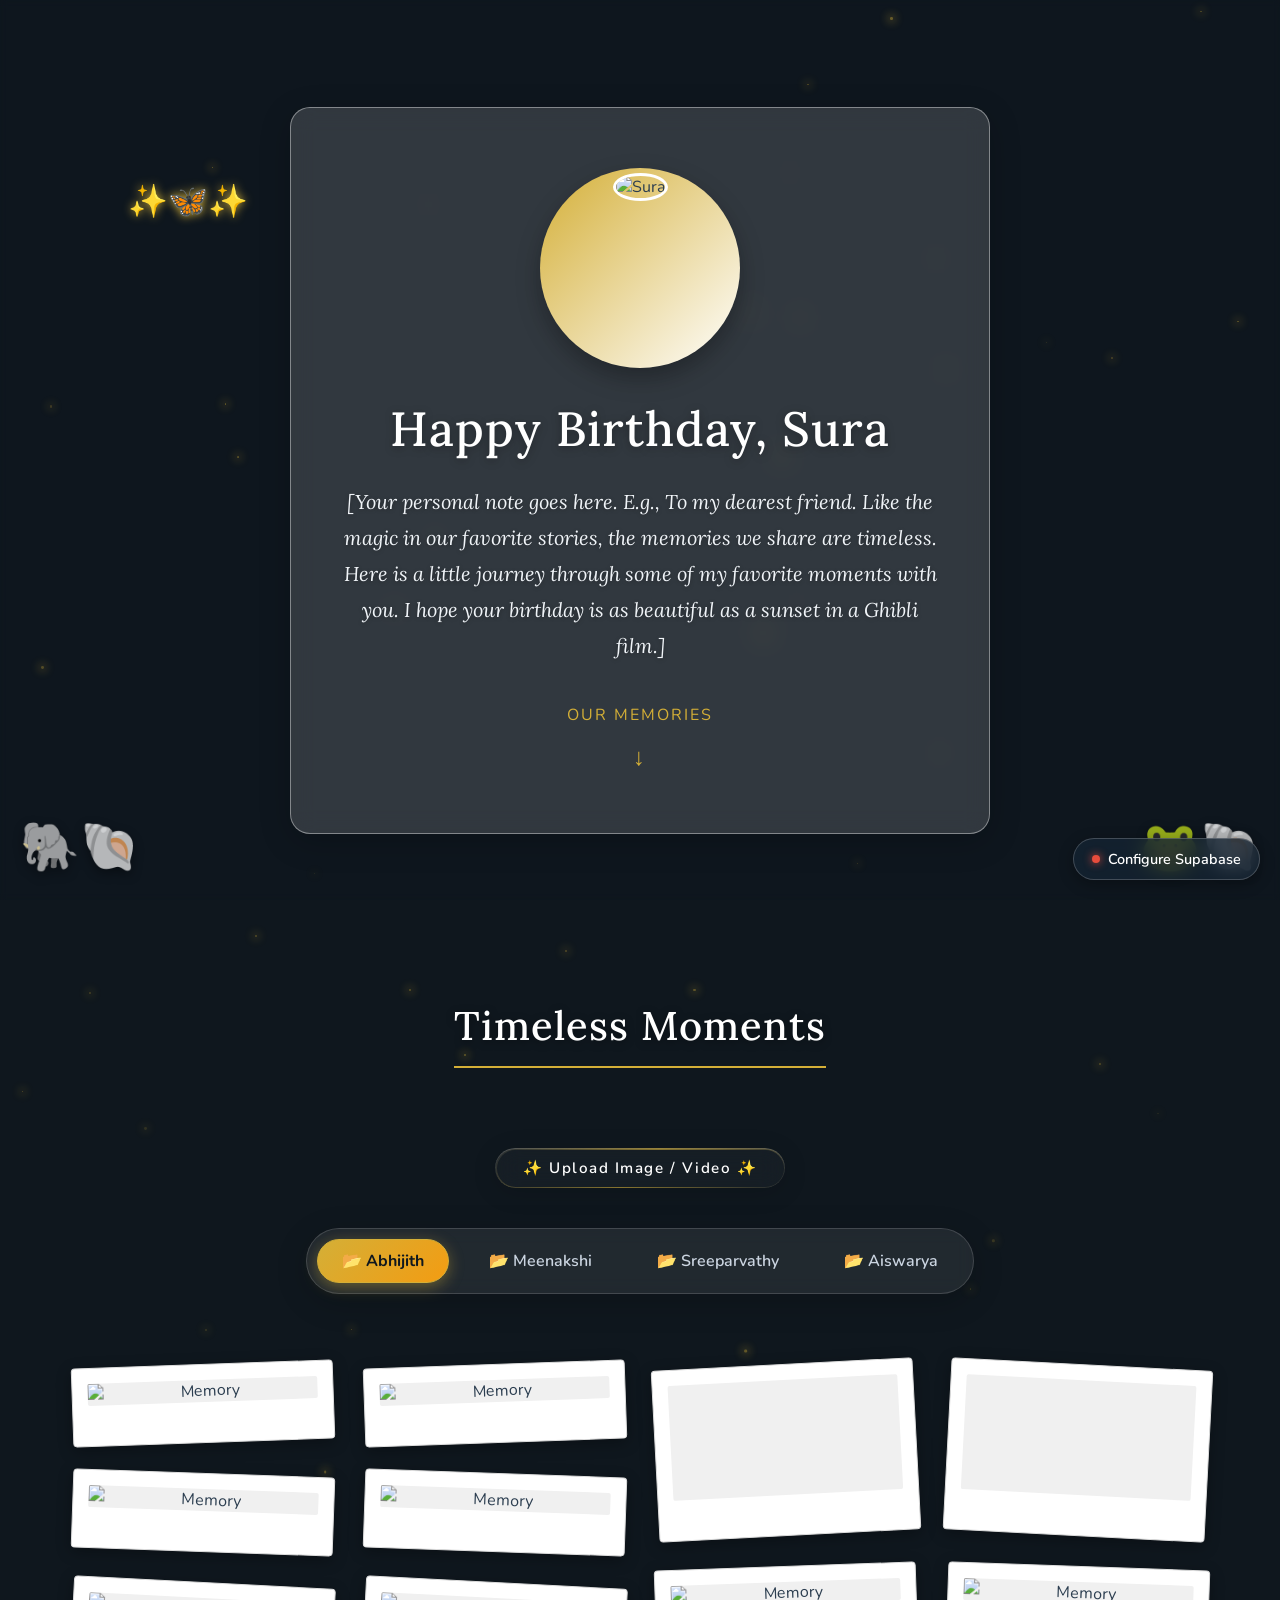
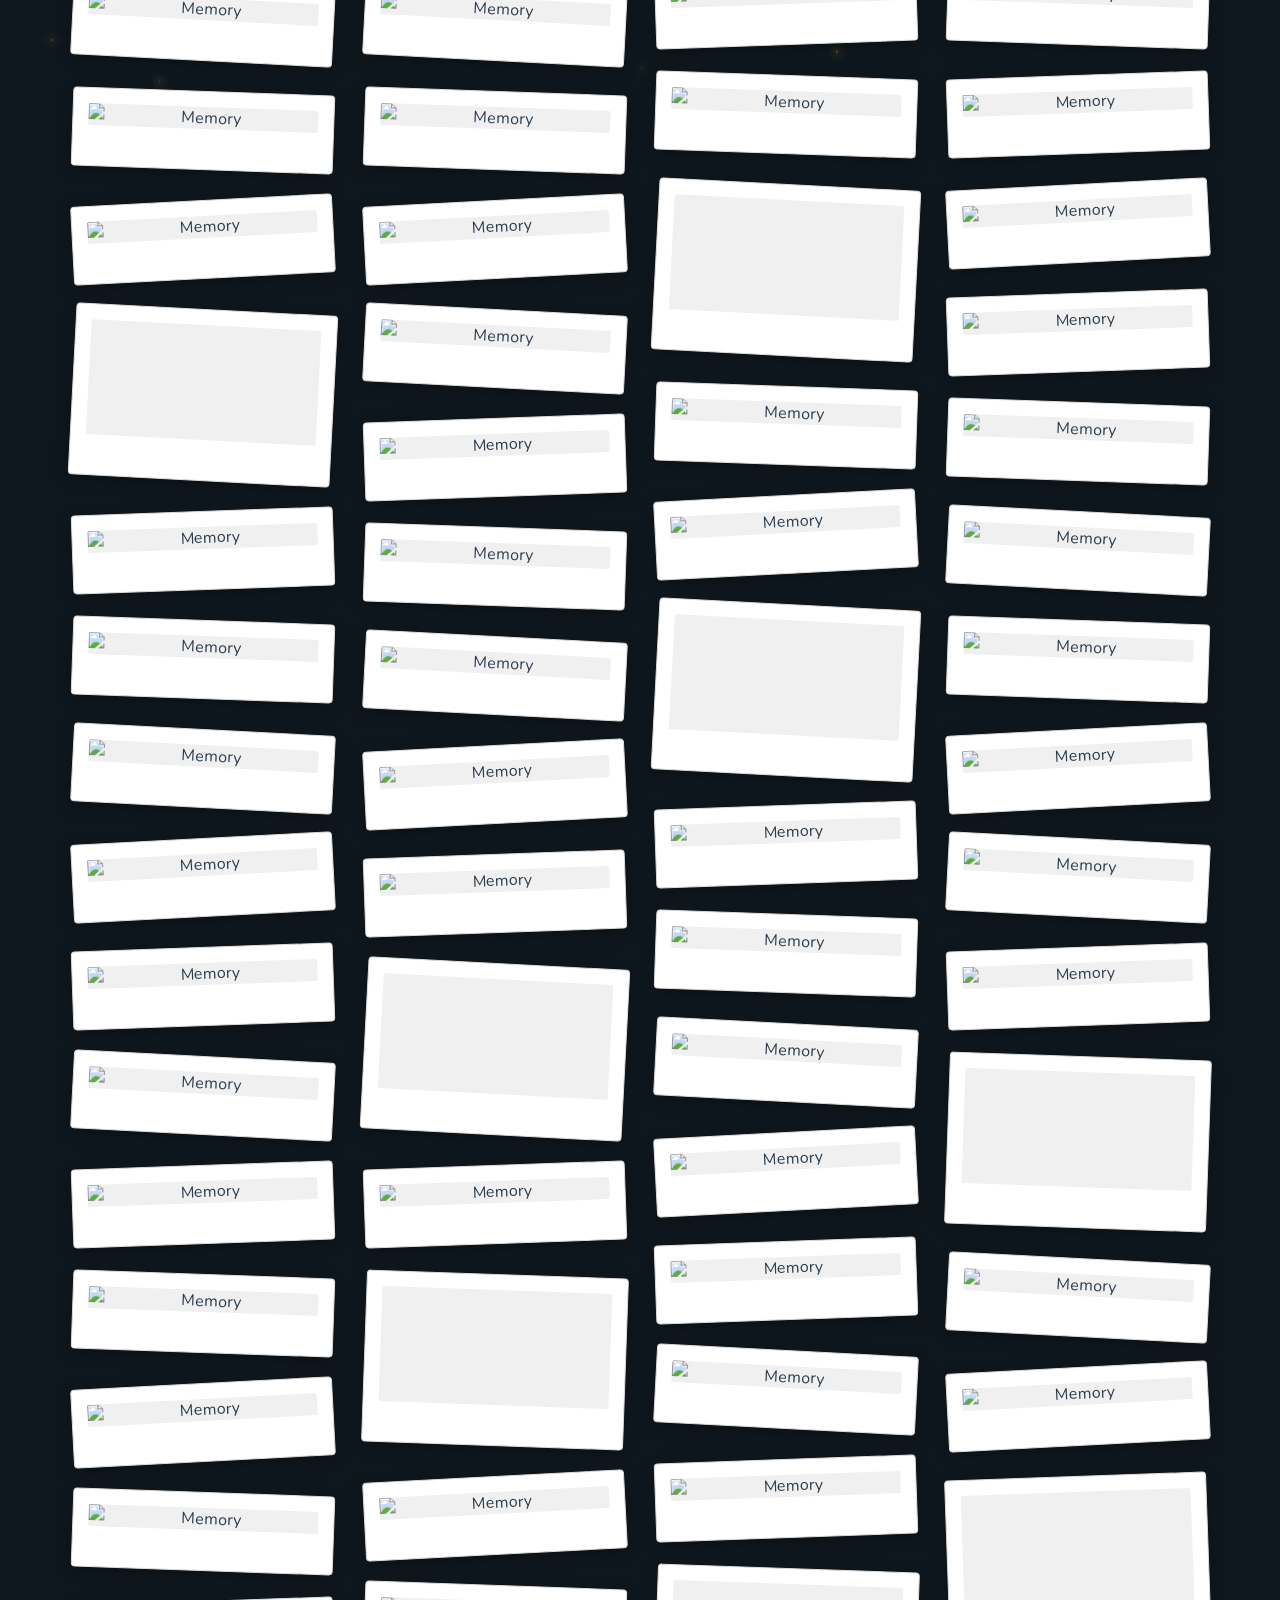
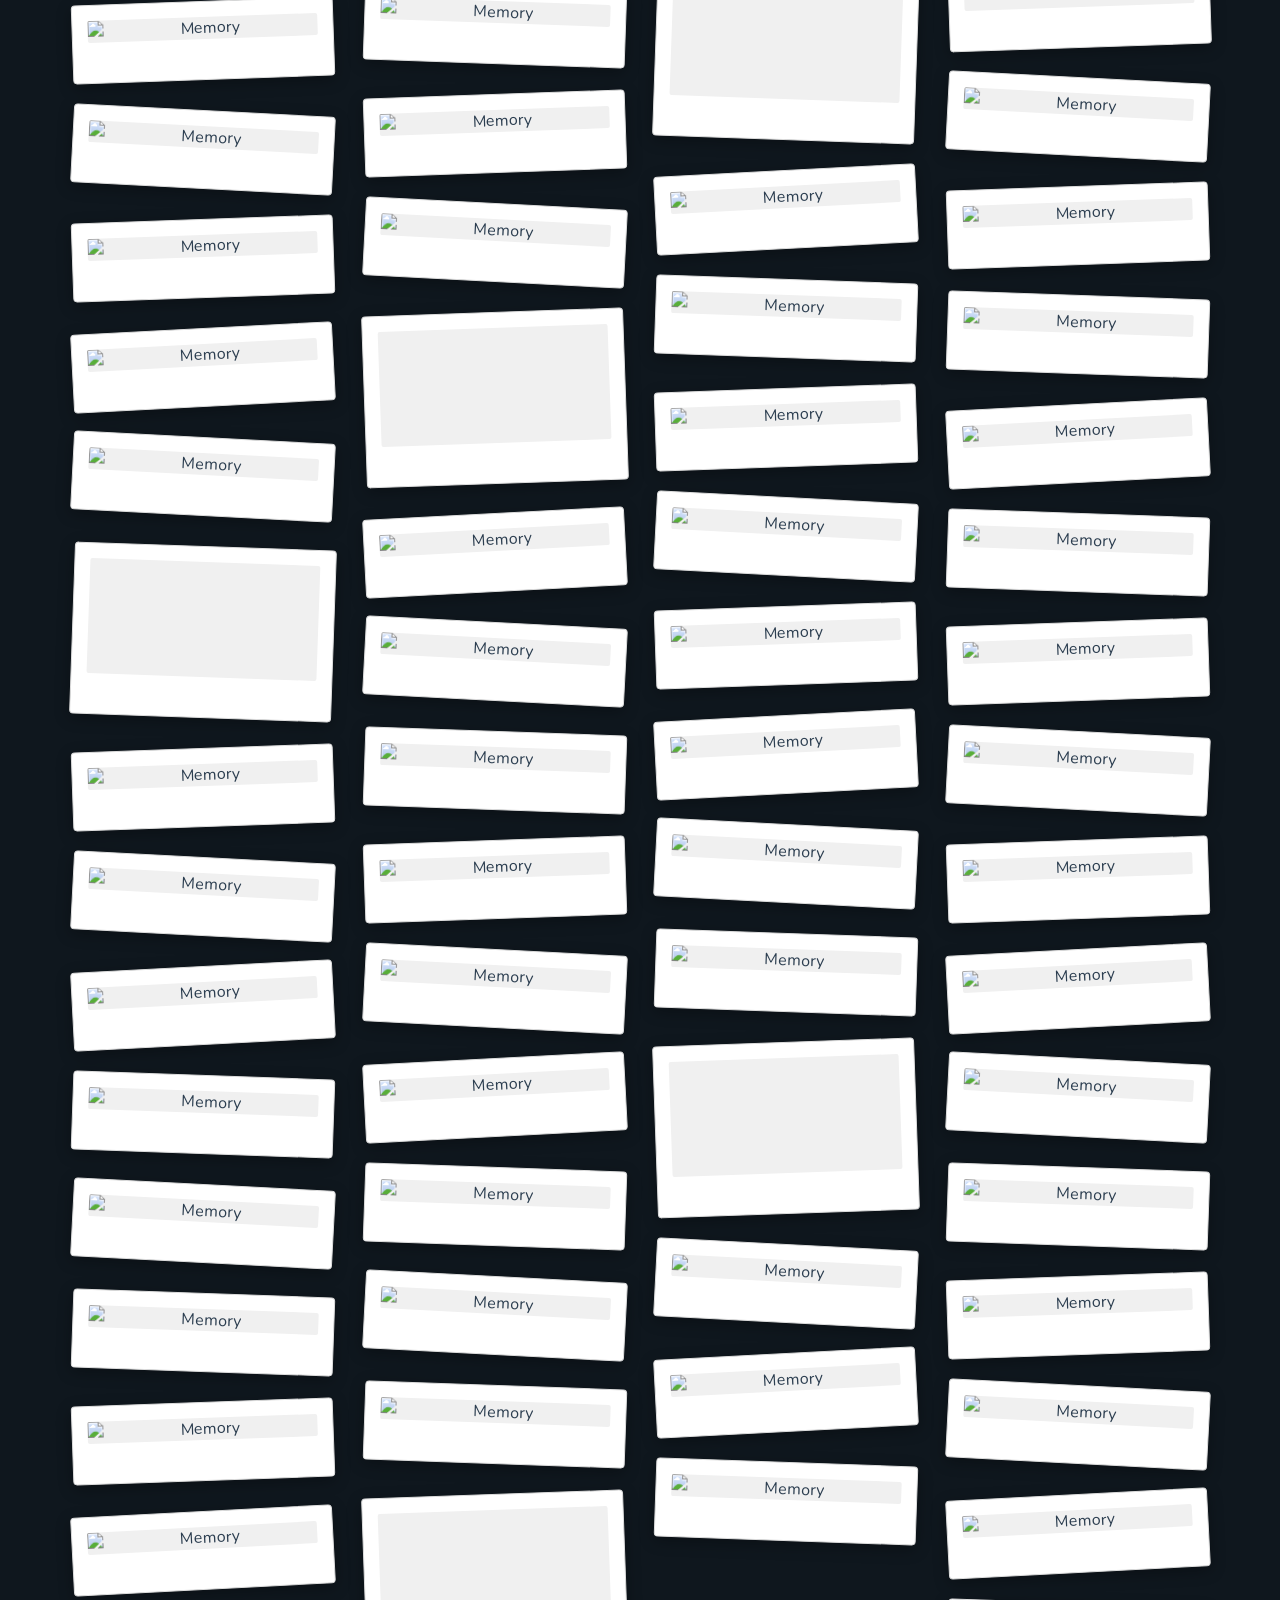
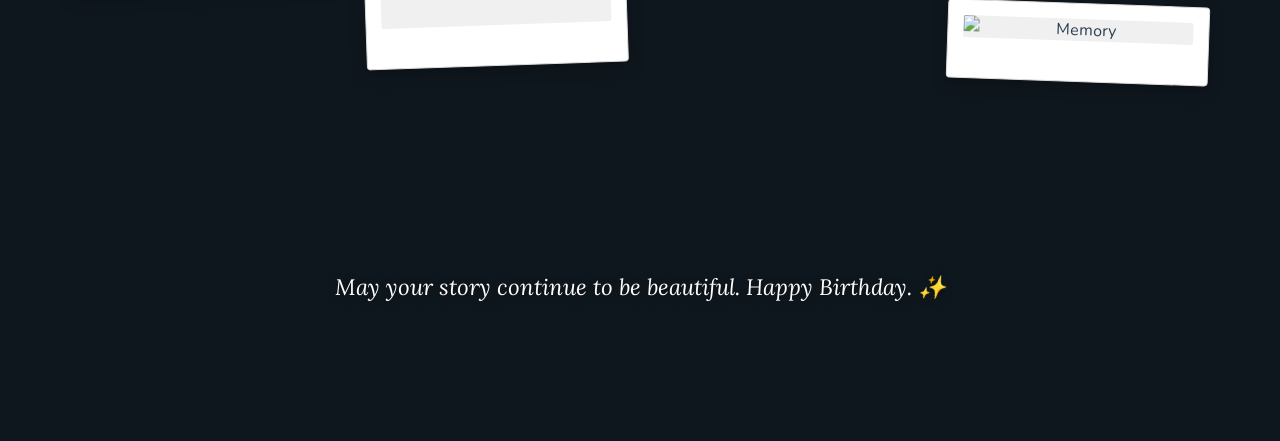
==== commit f3ac6f6a: "Add files via upload" ====
--- a/index.html
+++ b/index.html
@@ -16,6 +16,7 @@
 
 <body>
     <!-- The lush watercolor background -->
+    <div class="background-container">
         <div class="bg-collage-grid">
             <!-- Dynamically populated from Supabase photos on load -->
         </div>
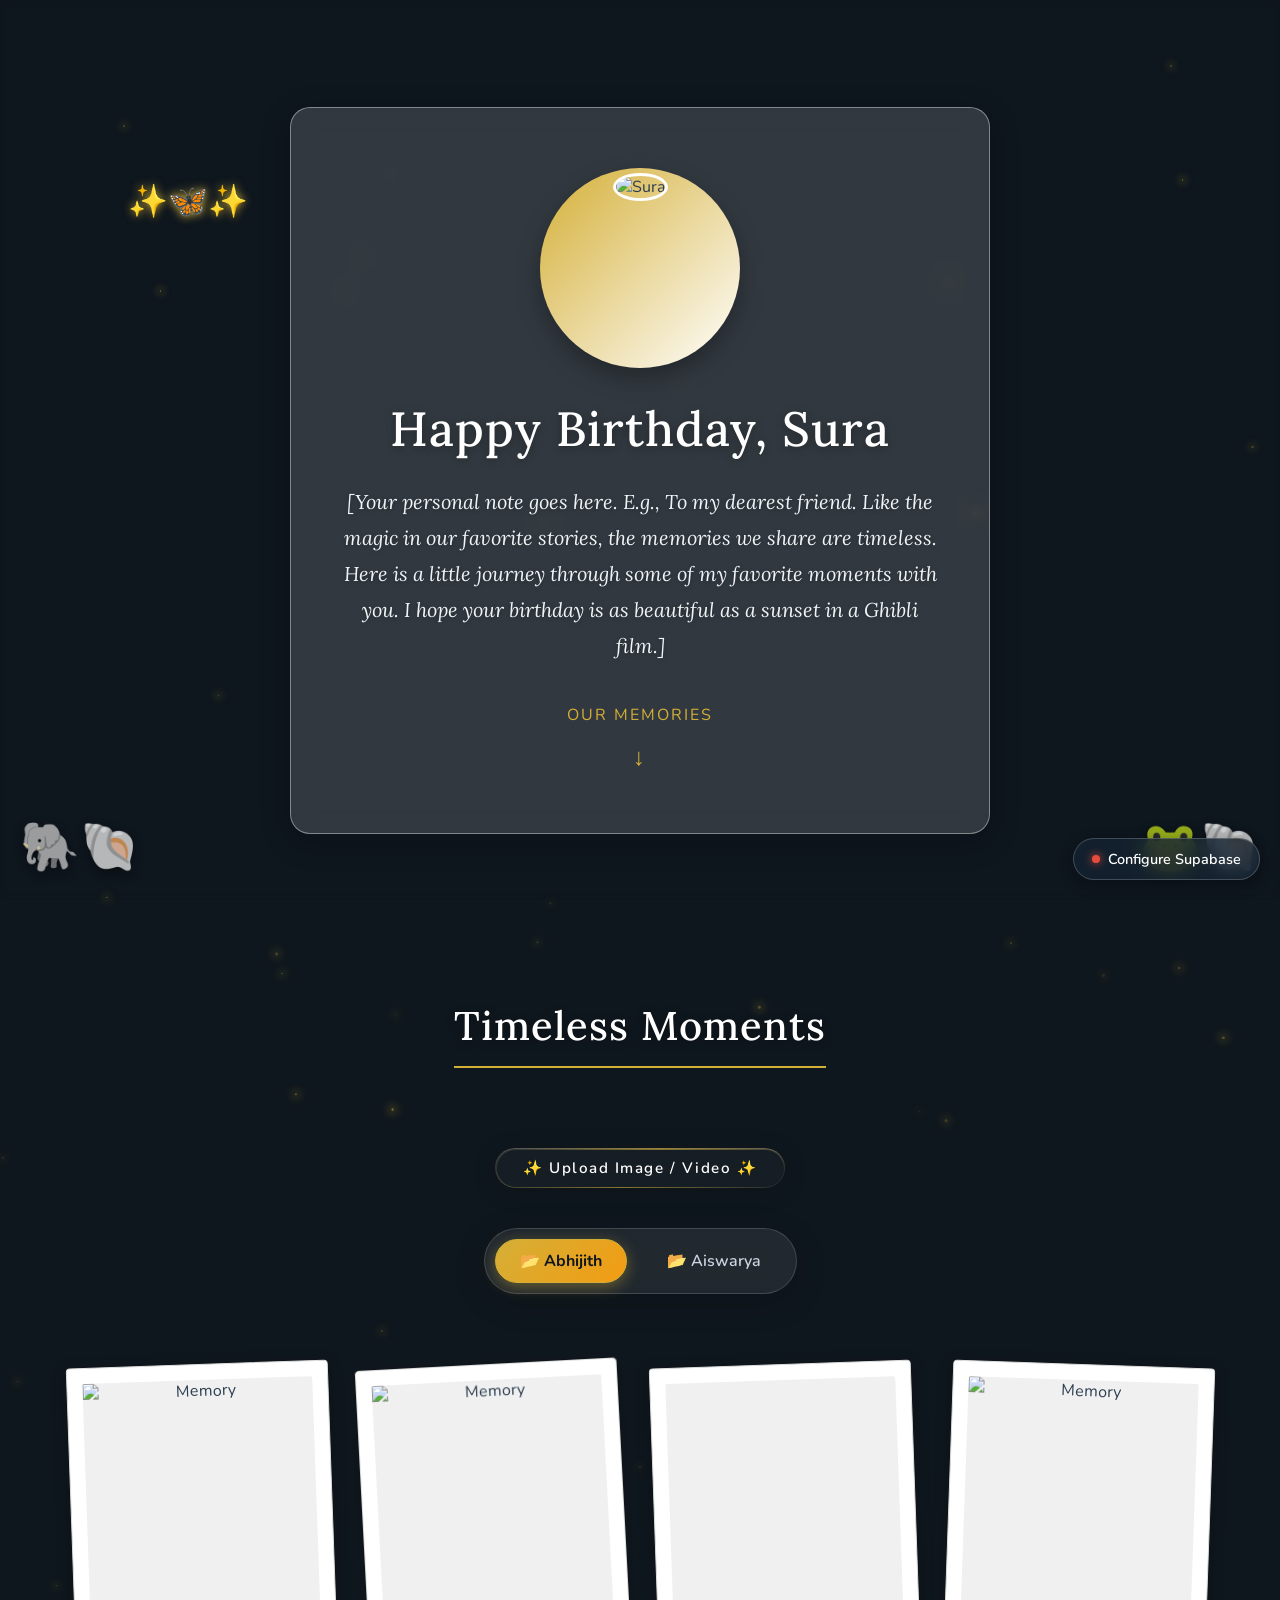
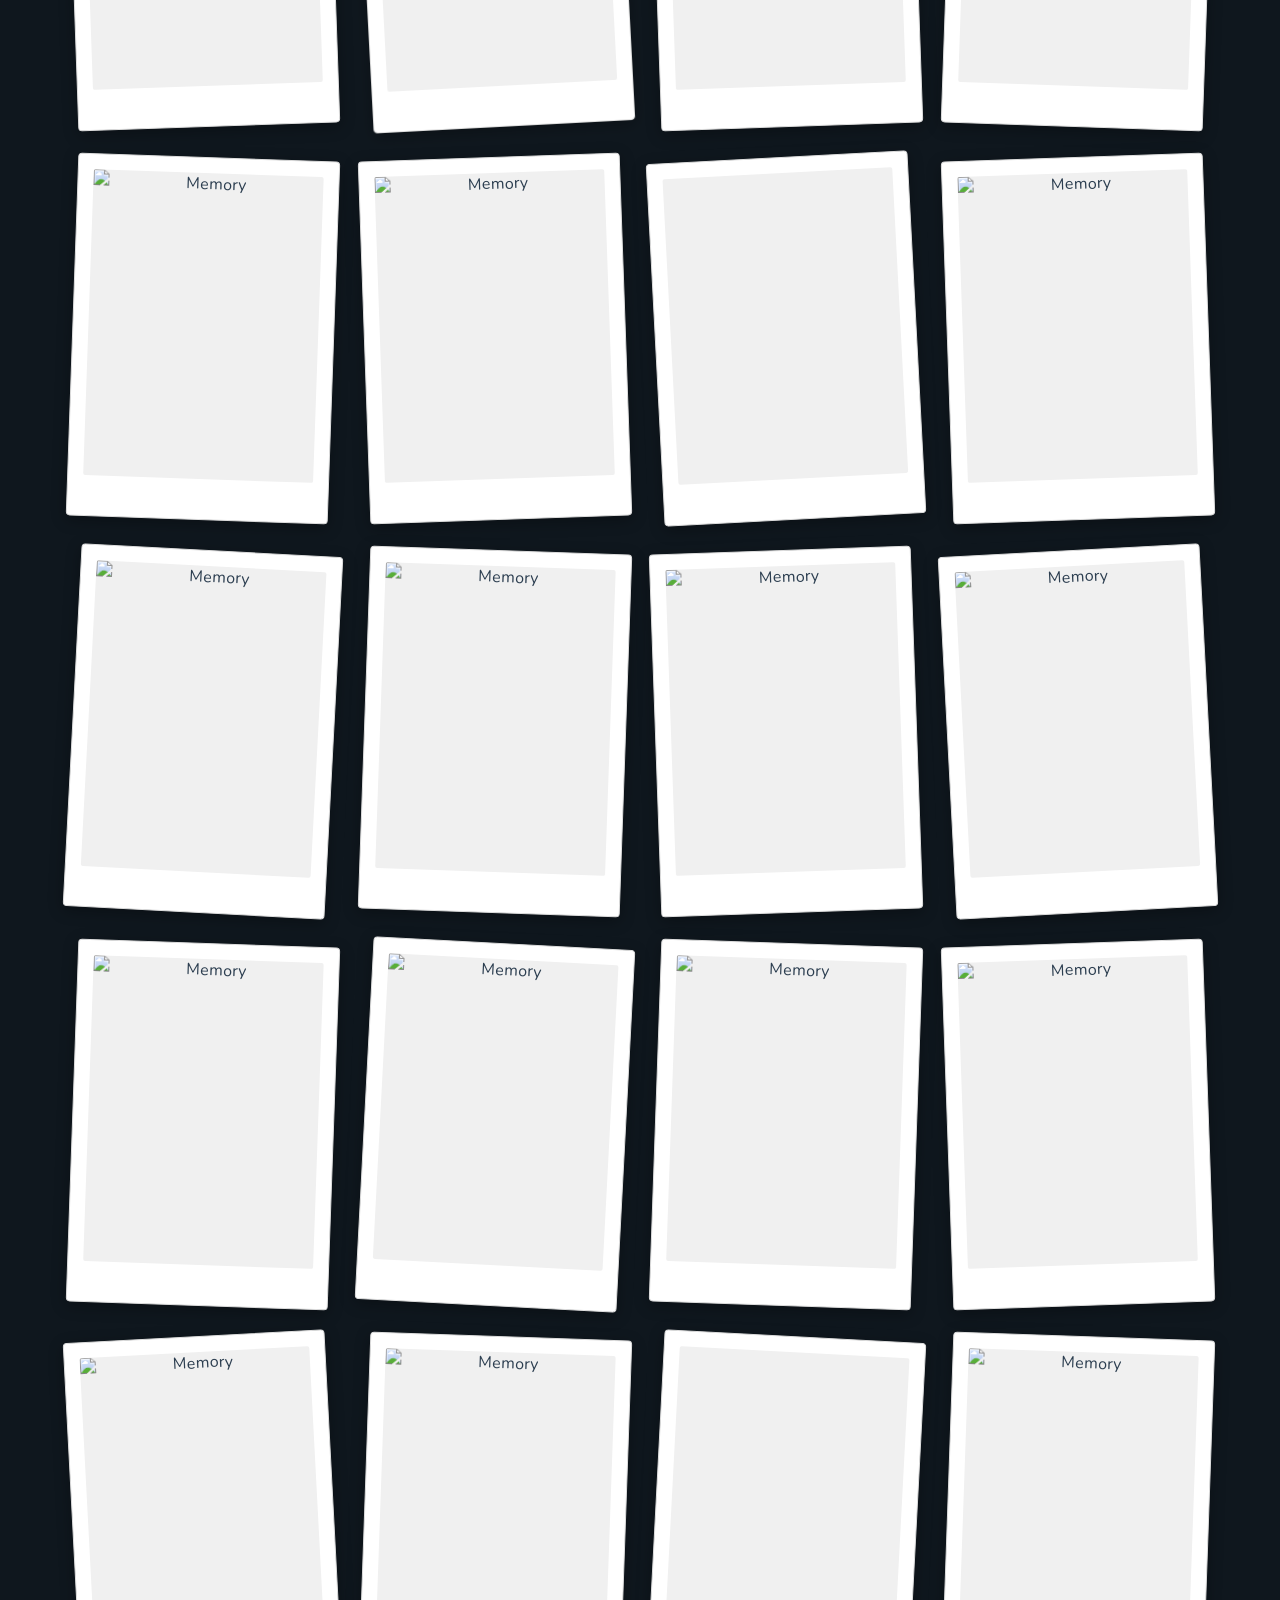
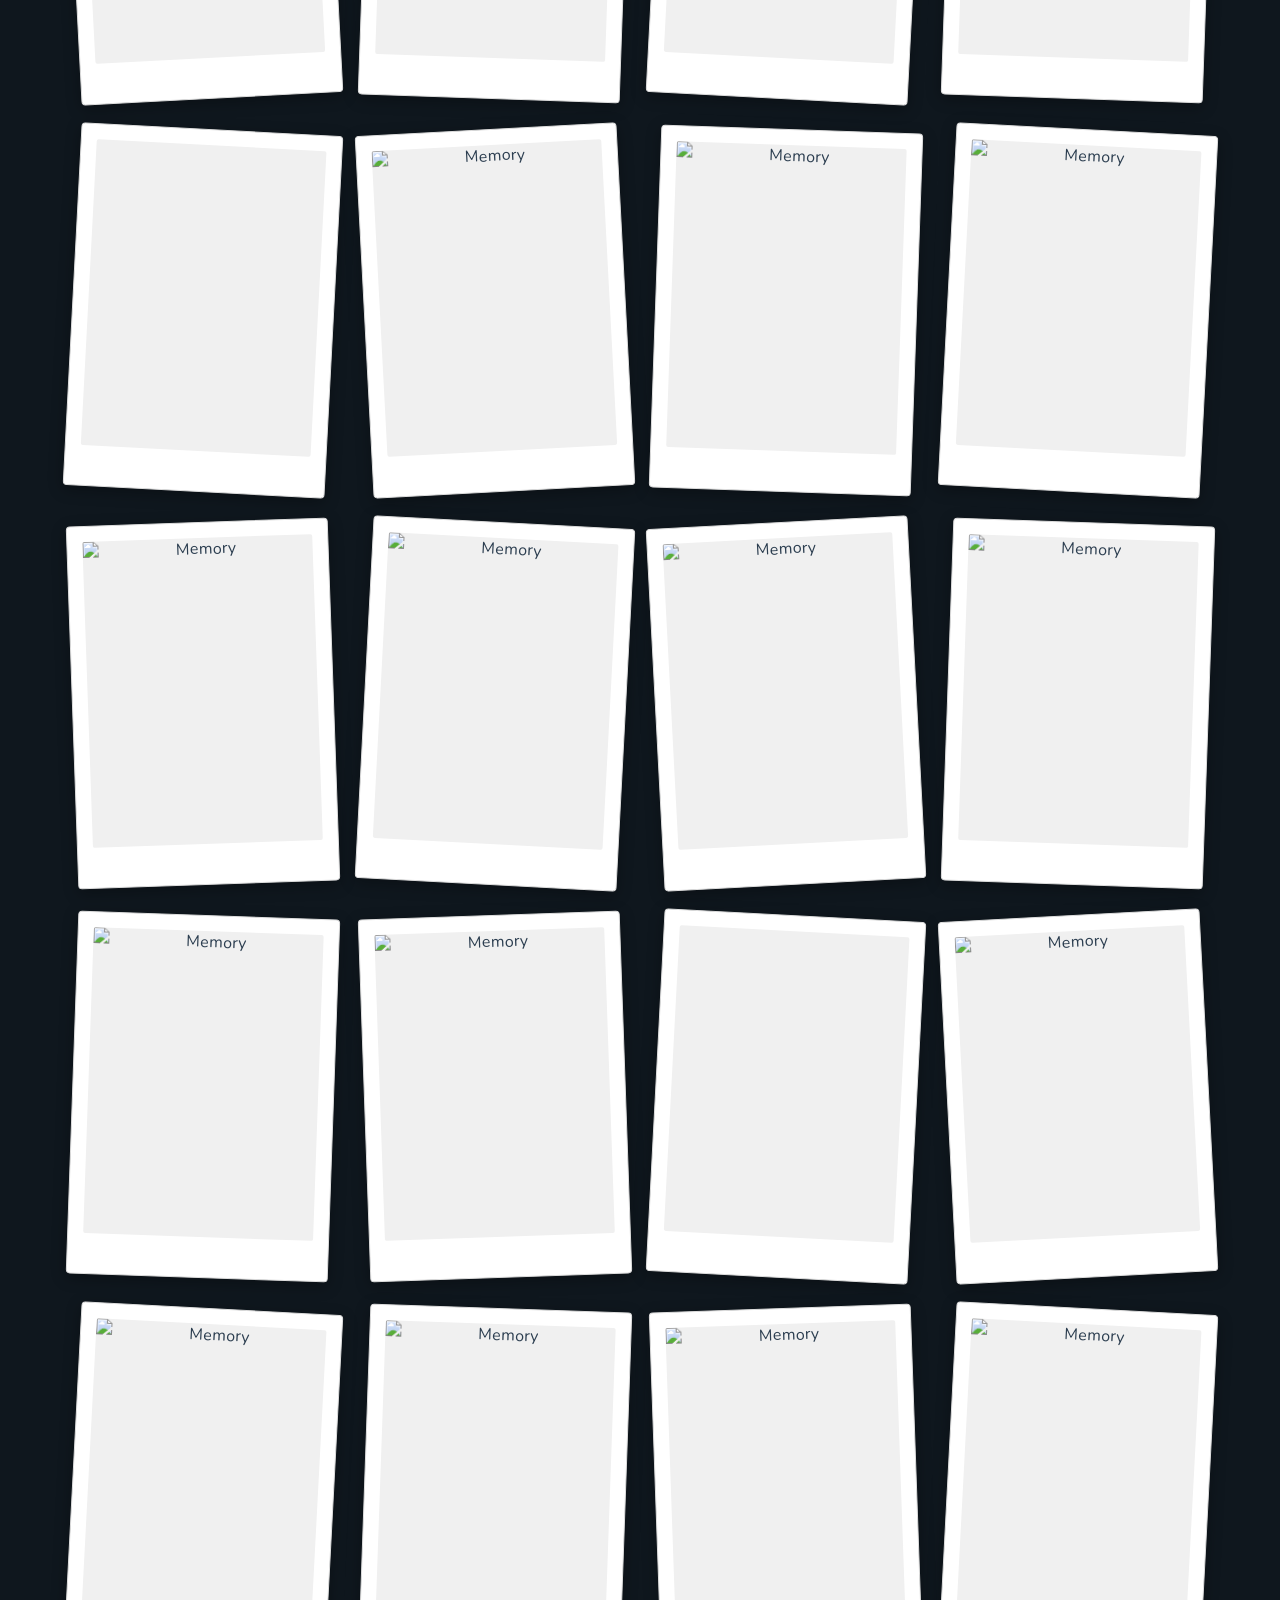
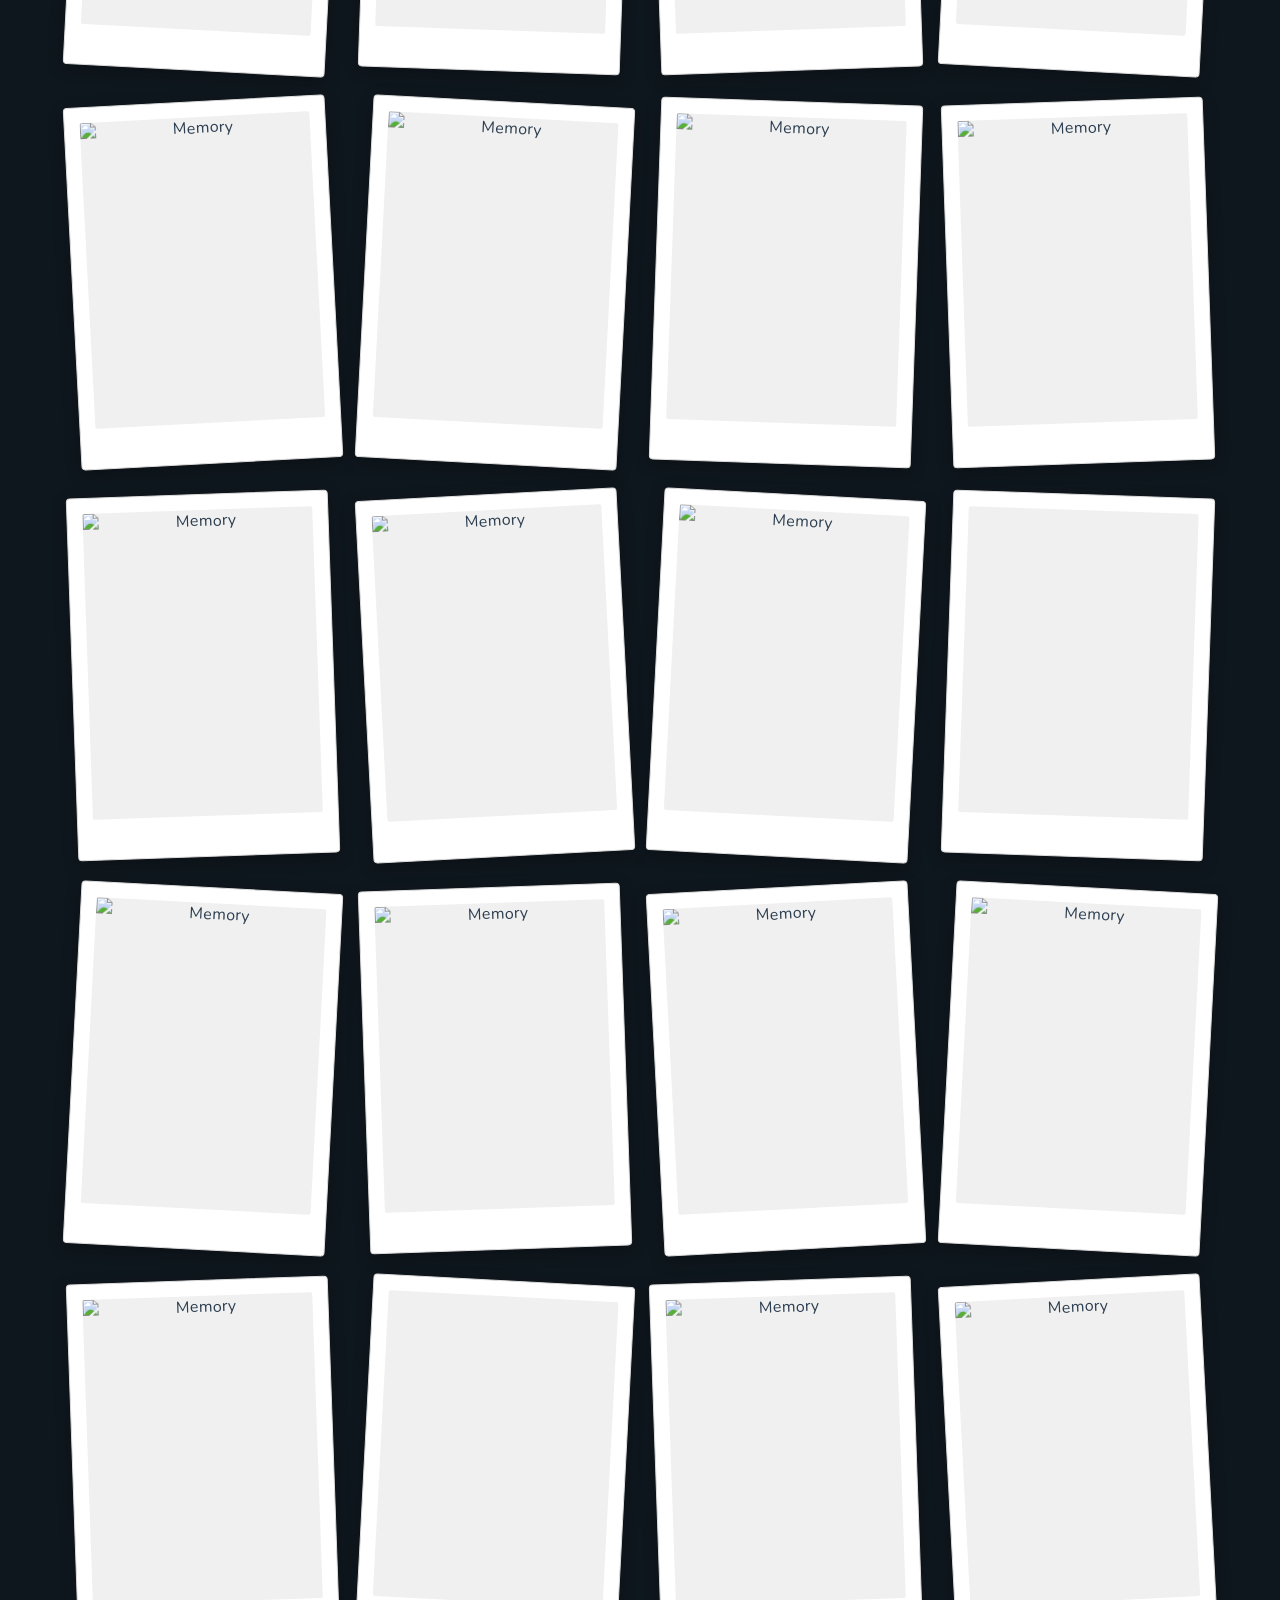
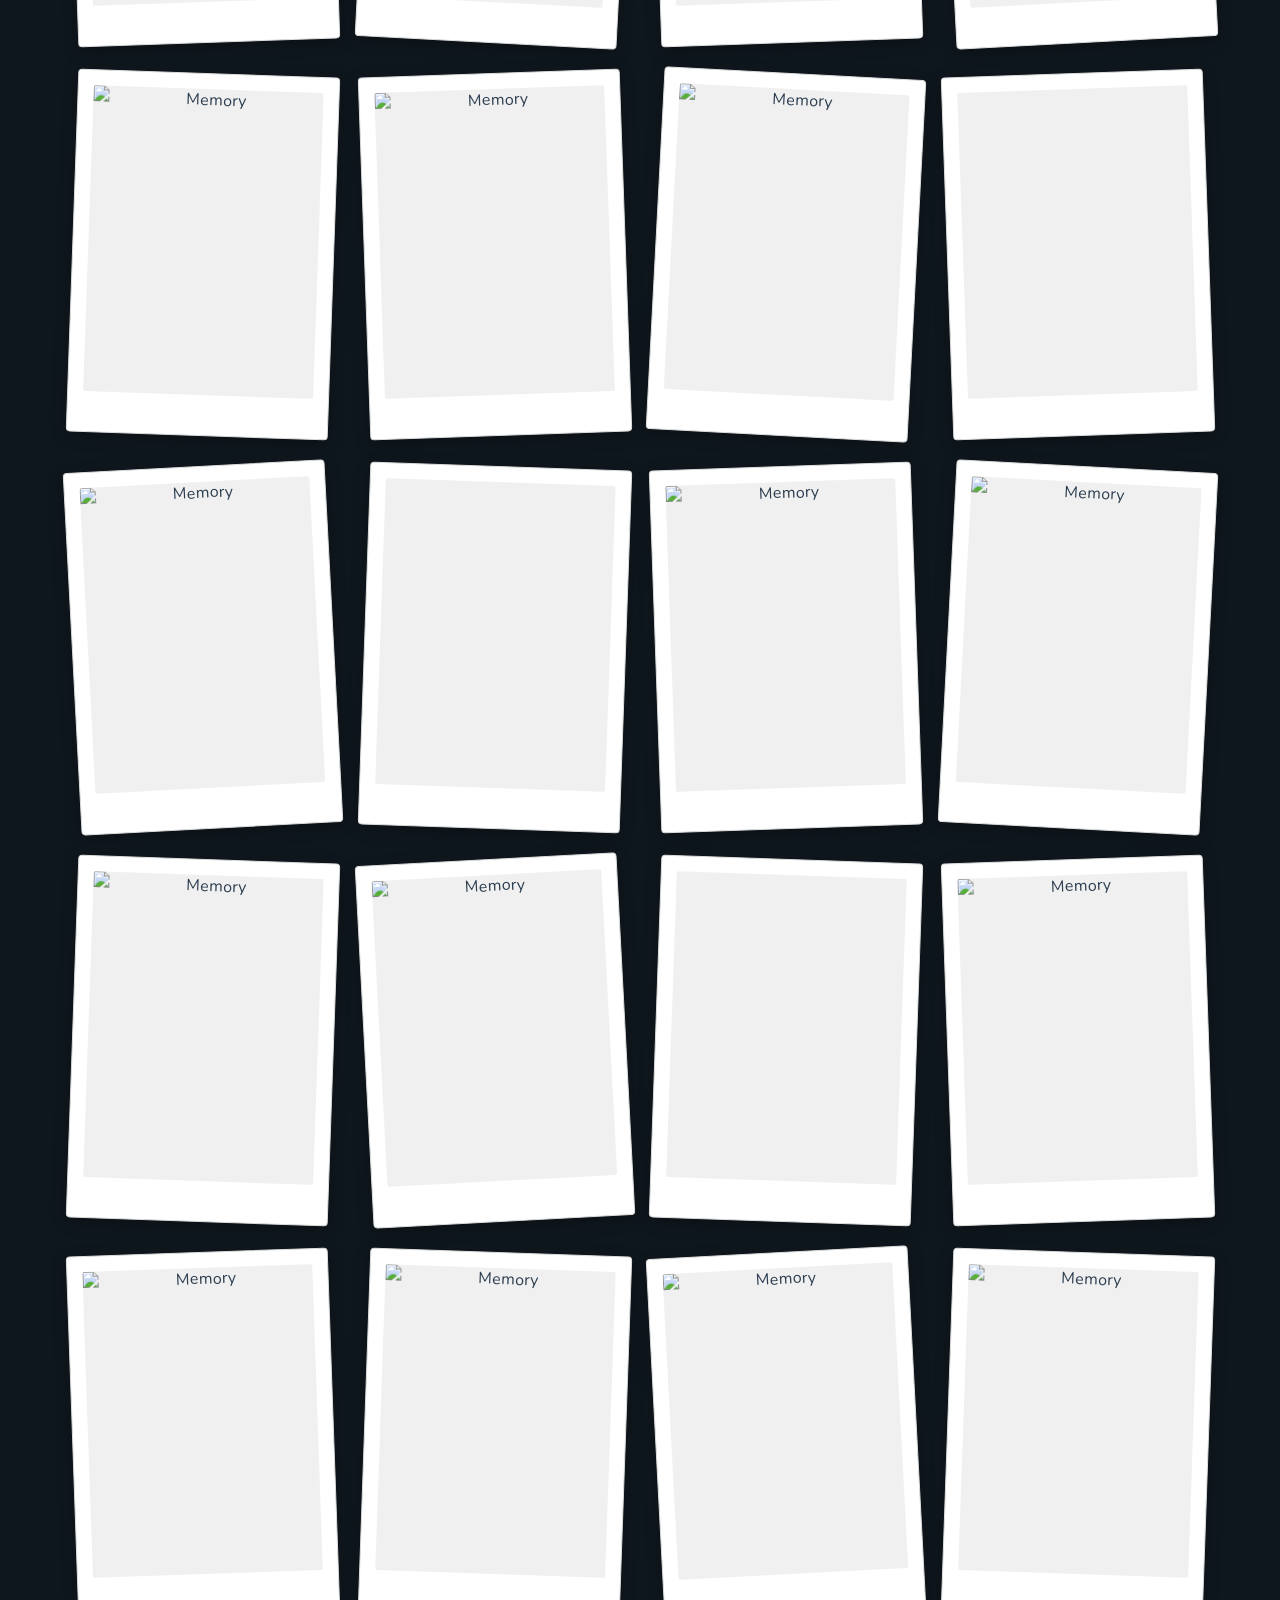
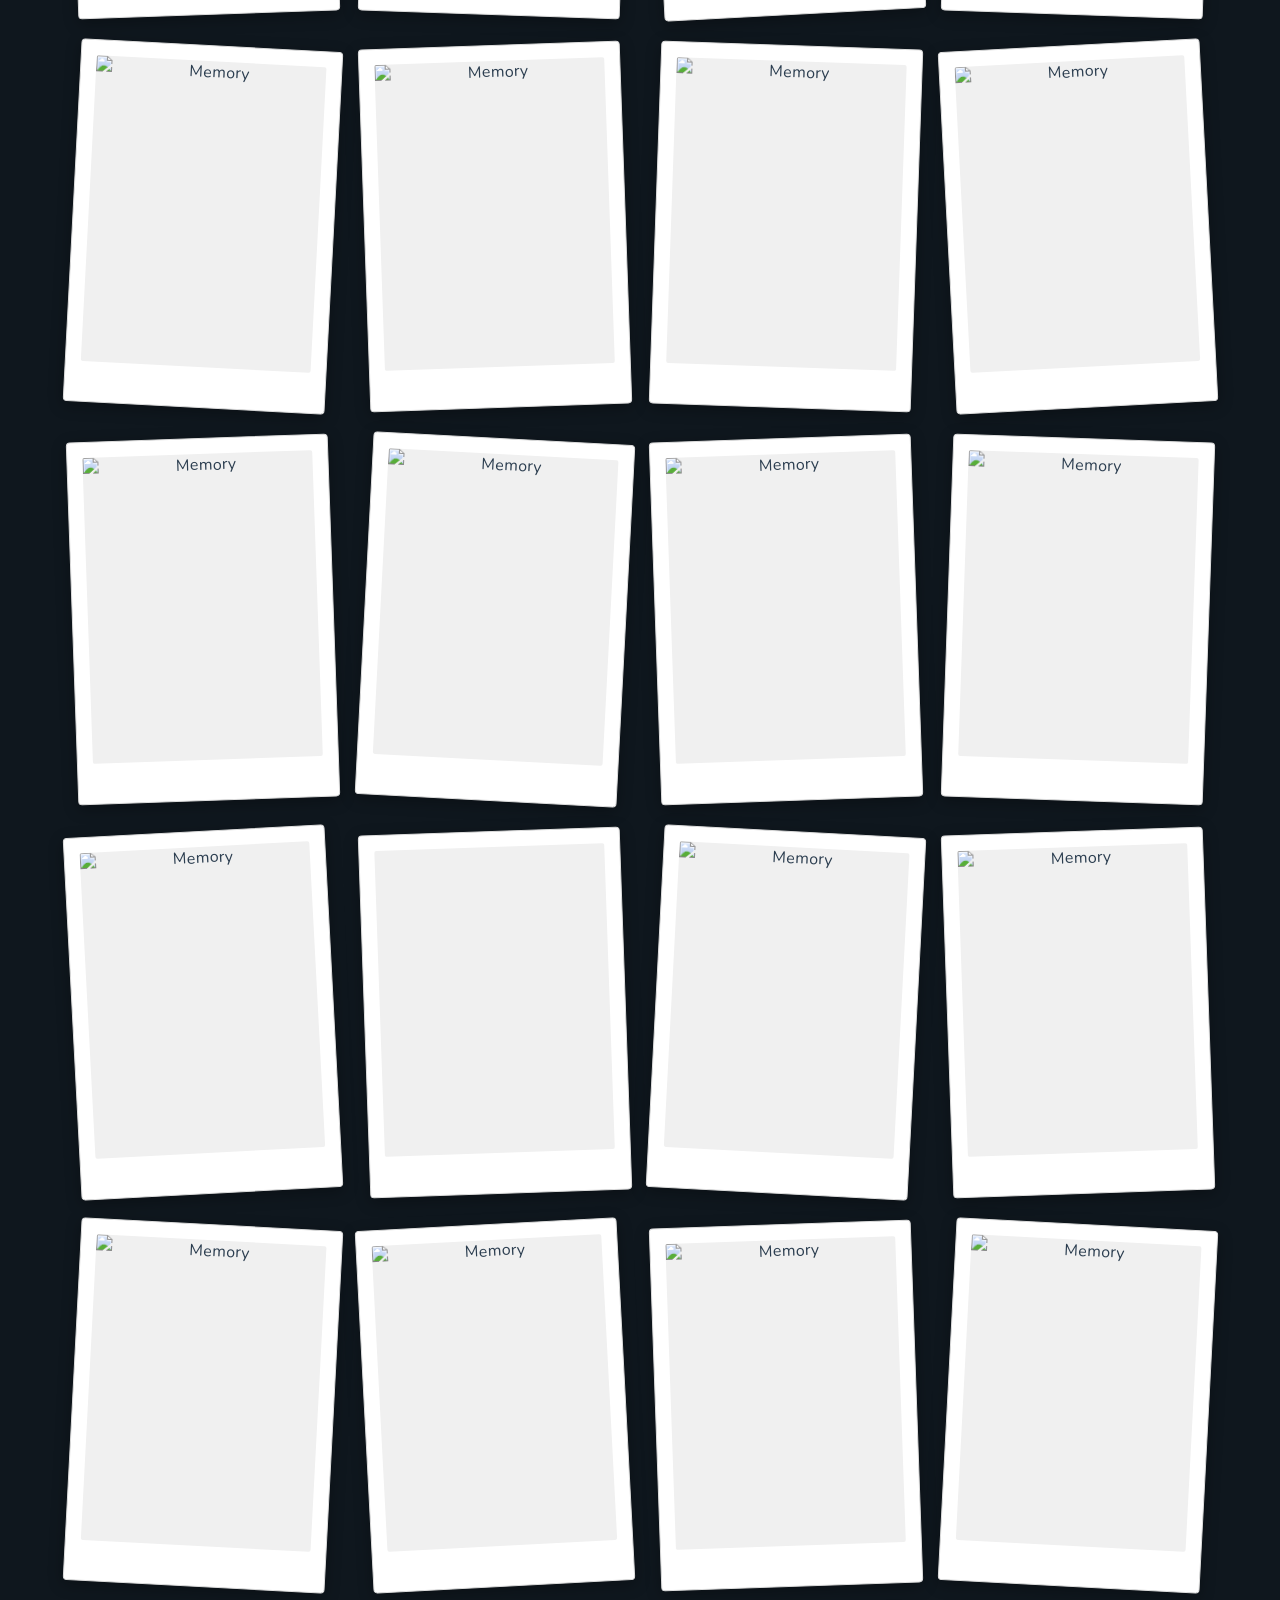
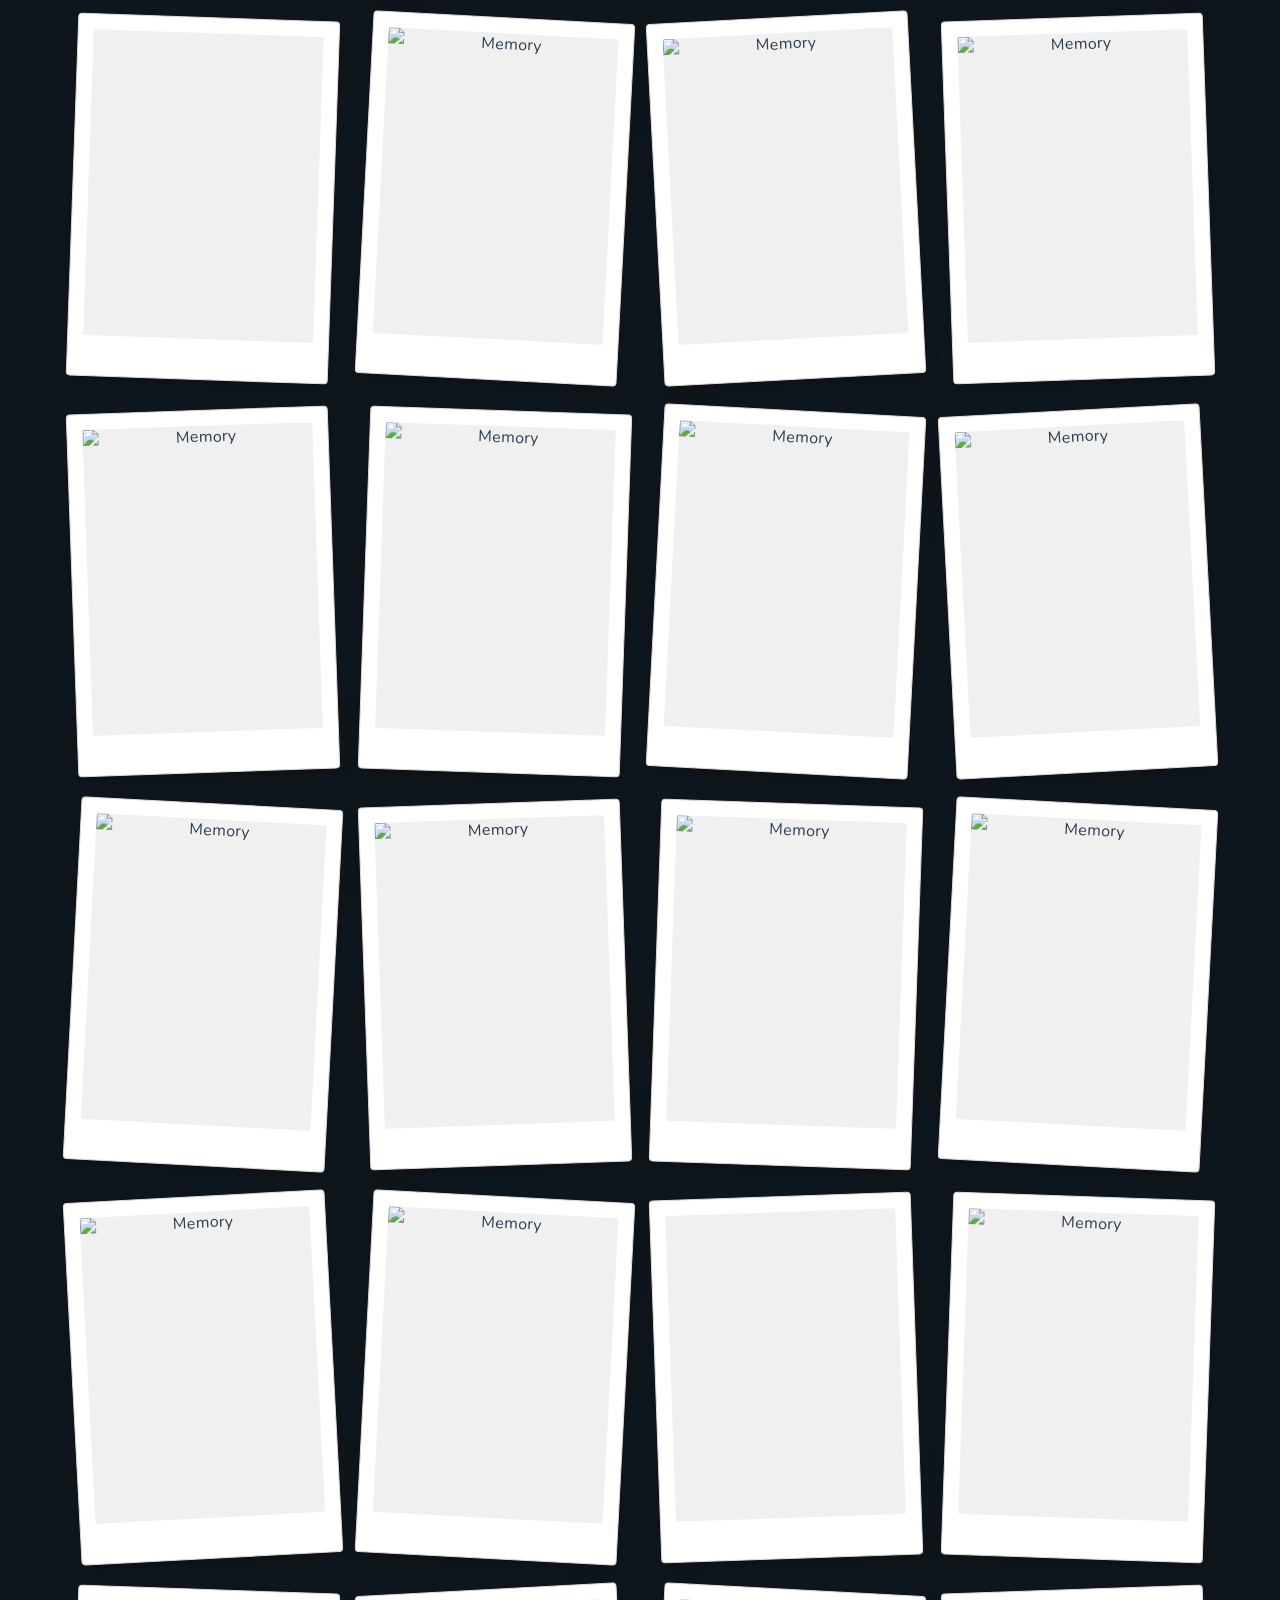
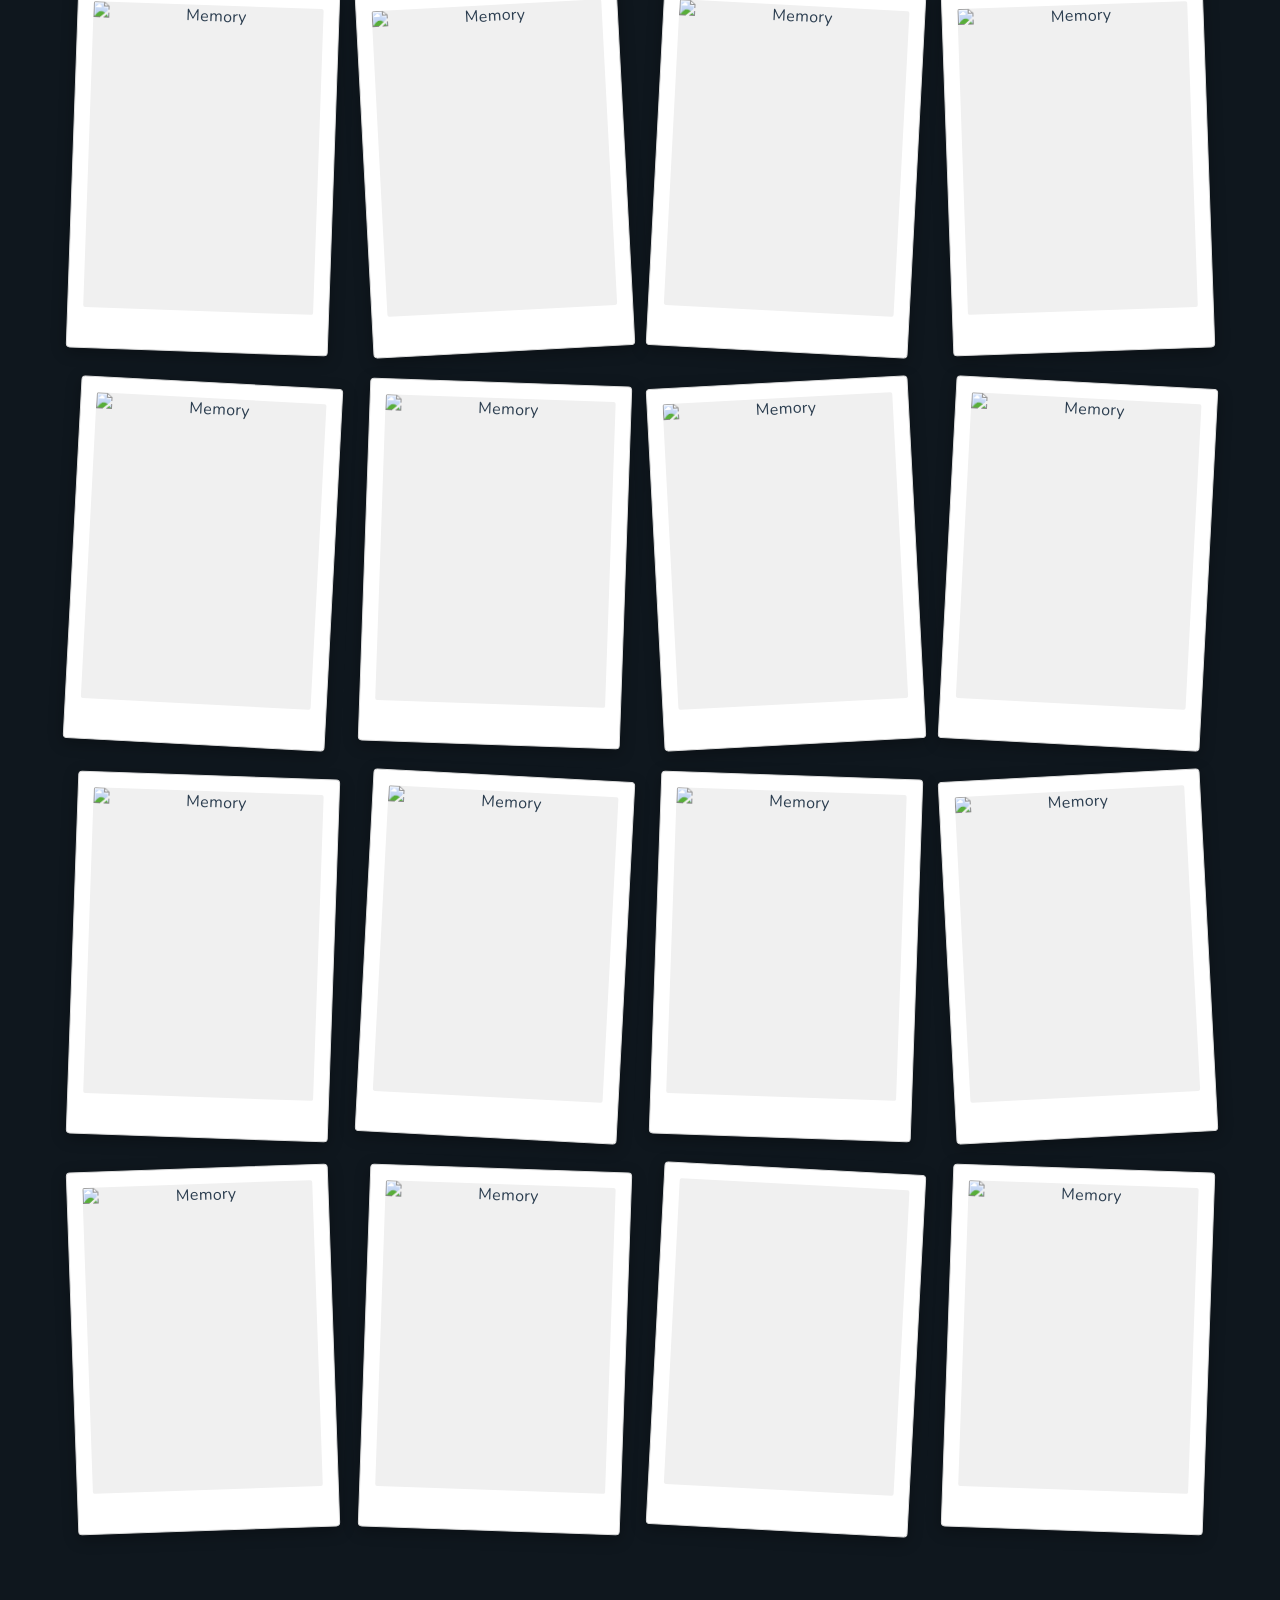
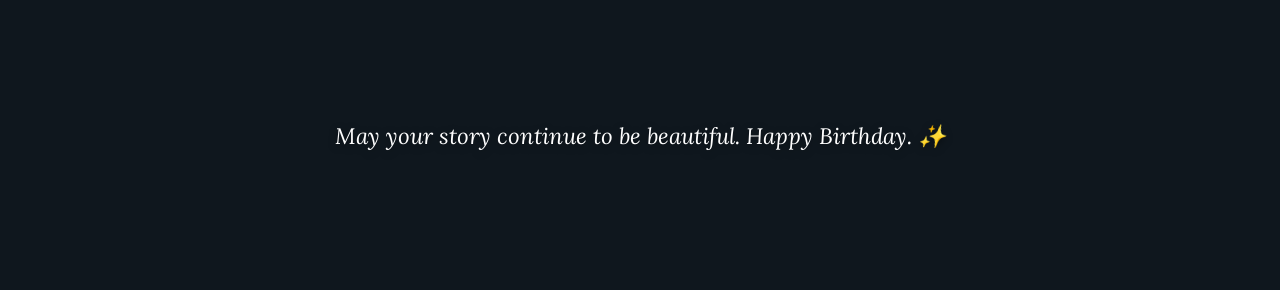
==== commit e9bd98f5: "Add files via upload" ====
--- a/index.html
+++ b/index.html
@@ -33,7 +33,8 @@
         <header class="hero-section">
             <div class="glass-note">
                 <div class="hero-image-container">
-                    <img src="https://yuvlhddebsodtdlppiaf.supabase.co/storage/v1/object/public/memories/images/1781540239-9591.jpg" alt="Sura" class="hero-image">
+                    <img src="https://yuvlhddebsodtdlppiaf.supabase.co/storage/v1/object/public/memories/images/1781540239-9591.jpg"
+                        alt="Sura" class="hero-image">
                 </div>
                 <h1>Happy Birthday, Sura</h1>
                 <p>
@@ -61,8 +62,6 @@
             <div class="folder-tabs-wrapper">
                 <div class="folder-tabs">
                     <button class="folder-tab active" data-folder="Abhijith">📂 Abhijith</button>
-                    <button class="folder-tab" data-folder="Meenakshi">📂 Meenakshi</button>
-                    <button class="folder-tab" data-folder="Sreeparvathy">📂 Sreeparvathy</button>
                     <button class="folder-tab" data-folder="Aiswarya">📂 Aiswarya</button>
                 </div>
             </div>
@@ -1312,8 +1311,6 @@
                     <label for="upload-folder">Select Folder</label>
                     <select id="upload-folder" required>
                         <option value="Abhijith" selected>📂 Abhijith</option>
-                        <option value="Meenakshi">📂 Meenakshi</option>
-                        <option value="Sreeparvathy">📂 Sreeparvathy</option>
                         <option value="Aiswarya">📂 Aiswarya</option>
                     </select>
                 </div>
--- a/style.css
+++ b/style.css
@@ -233,6 +233,7 @@
 
 .media-container {
     width: 100%;
+    aspect-ratio: 3 / 4;   /* reserves height BEFORE image loads — stops layout jumps */
     border-radius: 2px;
     overflow: hidden;
     background: #f0f0f0;
@@ -244,7 +245,7 @@
 
 .memory-video, .memory-image {
     width: 100%;
-    height: auto;
+    height: 100%;        /* fill the fixed aspect-ratio container */
     object-fit: cover;
     z-index: 2;
     transition: transform 0.5s ease;
@@ -446,12 +447,319 @@
     100% { transform: rotate(-5deg) translateY(0); }
 }
 
+/* ============================================================
+   📱 MOBILE & TABLET RESPONSIVE STYLES
+   ============================================================ */
+
+/* ---- Tablet (768px and below) ---- */
 @media (max-width: 768px) {
-    .glass-note h1 { font-size: 2.2rem; }
-    .glass-note { padding: 40px 25px; }
-    .memories-section h2 { font-size: 2rem; }
-    .card-inner { padding: 20px; gap: 15px; }
-}
+
+    /* Hero card */
+    .glass-note {
+        padding: 40px 24px;
+        margin: 0 12px;
+    }
+    .glass-note h1 {
+        font-size: 2.2rem;
+        margin-bottom: 18px;
+    }
+    .glass-note p {
+        font-size: 1.05rem;
+        margin-bottom: 30px;
+    }
+    .hero-image-container {
+        width: 160px;
+        height: 160px;
+    }
+
+    /* Memories section */
+    .memories-section {
+        padding: 50px 0;
+    }
+    .memories-section h2 {
+        font-size: 2rem;
+        margin-bottom: 50px;
+    }
+
+    /* Timeline: fewer, wider columns */
+    .timeline {
+        column-width: 200px;
+        column-gap: 20px;
+        padding: 10px;
+    }
+
+    /* Card inner */
+    .card-inner {
+        padding: 12px 12px 36px 12px;
+    }
+
+    /* Folder tabs */
+    .folder-tabs {
+        gap: 8px;
+        padding: 8px;
+        border-radius: 24px;
+    }
+    .folder-tab {
+        padding: 8px 18px;
+        font-size: 0.9rem;
+    }
+    .folder-tabs-wrapper {
+        margin-bottom: 36px;
+    }
+
+    /* Upload modal */
+    .setup-modal-card, .upload-modal-card {
+        padding: 30px 24px;
+        max-width: 95vw;
+    }
+
+    /* Lightbox controls — move to bottom on tablet */
+    .lightbox-controls {
+        top: 14px;
+        right: 60px;
+        gap: 10px;
+    }
+    .lightbox-download-btn, .lightbox-delete-btn {
+        width: 38px;
+        height: 38px;
+        font-size: 16px;
+    }
+    .close-lightbox {
+        top: 14px;
+        right: 16px;
+        font-size: 32px;
+    }
+
+    /* Download/delete always visible on touch (no hover) */
+    .card-download-btn, .card-delete-btn {
+        opacity: 0.85;
+        transform: scale(1);
+        width: 32px;
+        height: 32px;
+        font-size: 0.95rem;
+    }
+    .card-download-btn { right: 44px; }
+    .card-delete-btn   { right: 8px; }
+
+    /* Floating side elements — less intrusive on tablet */
+    .butterfly-static { font-size: 1.5rem; left: 4%; }
+    .side-element { font-size: 2.2rem; }
+
+    /* Status button */
+    .connection-status-btn {
+        padding: 8px 14px;
+        font-size: 0.8rem;
+    }
+}
+
+/* ---- Phone (480px and below) ---- */
+@media (max-width: 480px) {
+
+    .content-wrapper {
+        padding: 12px;
+        width: 100%;
+    }
+
+    /* Hero */
+    .hero-section {
+        padding: 20px 0;
+    }
+    .glass-note {
+        padding: 30px 16px;
+        border-radius: 14px;
+        margin: 0 8px;
+    }
+    .glass-note h1 {
+        font-size: 1.7rem;
+        letter-spacing: 0.5px;
+        margin-bottom: 14px;
+    }
+    .glass-note p {
+        font-size: 0.95rem;
+        line-height: 1.7;
+        margin-bottom: 24px;
+    }
+    .hero-image-container {
+        width: 130px;
+        height: 130px;
+        margin-bottom: 20px;
+    }
+    .scroll-indicator {
+        font-size: 0.8rem;
+    }
+
+    /* Memories heading */
+    .memories-section {
+        padding: 36px 0;
+    }
+    .memories-section h2 {
+        font-size: 1.6rem;
+        margin-bottom: 36px;
+    }
+
+    /* 2-column grid gallery on phones */
+    .timeline {
+        display: grid;
+        grid-template-columns: 1fr 1fr;
+        gap: 12px;
+        padding: 8px 4px;
+        column-count: unset;   /* override masonry */
+        column-width: unset;
+    }
+    .memory-card {
+        width: 100%;
+        margin-bottom: 0;  /* grid gap handles spacing */
+        break-inside: unset;
+        display: block;
+    }
+    /* Disable card rotations on mobile */
+    .memory-card:nth-child(even) .card-inner,
+    .memory-card:nth-child(odd)  .card-inner,
+    .memory-card:nth-child(3n)   .card-inner,
+    .memory-card:nth-child(5n)   .card-inner {
+        transform: rotate(0deg);
+    }
+    /* Disable hover scale-up on touch */
+    .memory-card:hover .card-inner {
+        transform: none !important;
+        box-shadow: 0 4px 12px rgba(0,0,0,0.3);
+    }
+    .card-inner {
+        padding: 6px 6px 36px 6px; /* thinner padding, still polaroid bottom */
+    }
+
+    /* Smaller, always-visible download/delete buttons */
+    .card-download-btn, .card-delete-btn {
+        opacity: 1;
+        transform: scale(1);
+        width: 26px;
+        height: 26px;
+        font-size: 0.78rem;
+    }
+    .card-download-btn { right: 34px; top: 6px; }
+    .card-delete-btn   { right: 4px;  top: 6px; }
+
+    /* Folder tabs — wrap and shrink */
+    .folder-tabs {
+        gap: 6px;
+        padding: 6px;
+        border-radius: 16px;
+    }
+    .folder-tab {
+        padding: 7px 12px;
+        font-size: 0.78rem;
+        gap: 4px;
+    }
+    .folder-tabs-wrapper {
+        margin-bottom: 24px;
+        padding: 0 4px;
+    }
+
+    /* Upload button */
+    .upload-trigger-btn {
+        font-size: 0.88rem;
+        padding: 12px 22px;
+        letter-spacing: 1px;
+    }
+    .upload-trigger-btn.secondary {
+        padding: 9px 18px;
+        font-size: 0.82rem;
+    }
+    .timeline-upload-container {
+        margin-bottom: 28px;
+    }
+
+    /* Modals */
+    .setup-modal-card, .upload-modal-card {
+        padding: 22px 16px;
+        border-radius: 12px;
+        max-width: 100%;
+        margin: 0 8px;
+    }
+    .setup-modal-card h2, .upload-modal-card h2 {
+        font-size: 1.5rem;
+    }
+    .setup-actions {
+        grid-template-columns: 1fr;
+        gap: 10px;
+    }
+    .file-dropzone {
+        padding: 20px;
+    }
+    .dropzone-icon {
+        font-size: 2rem;
+    }
+
+    /* Lightbox */
+    .lightbox-content {
+        max-width: 98%;
+        max-height: 95%;
+    }
+    .lightbox-content img, .lightbox-content video {
+        max-height: 70vh;
+        border-radius: 6px;
+    }
+    .lightbox-caption {
+        font-size: 0.95rem;
+        margin-top: 10px;
+    }
+    .close-lightbox {
+        top: 10px;
+        right: 12px;
+        font-size: 28px;
+    }
+    .lightbox-controls {
+        top: 10px;
+        right: 50px;
+        gap: 8px;
+    }
+    .lightbox-download-btn, .lightbox-delete-btn {
+        width: 34px;
+        height: 34px;
+        font-size: 14px;
+    }
+
+    /* Hide big floating decorative elements on small screens */
+    .butterfly-static,
+    .bottom-left,
+    .bottom-right {
+        display: none;
+    }
+
+    /* Connection status — smaller & less prominent */
+    .connection-status-btn {
+        bottom: 12px;
+        right: 12px;
+        padding: 7px 12px;
+        font-size: 0.75rem;
+        gap: 6px;
+    }
+    .status-dot {
+        width: 7px;
+        height: 7px;
+    }
+
+    /* Footer */
+    .footer-note {
+        font-size: 1.1rem;
+        padding: 24px 16px;
+        margin-top: 60px;
+    }
+
+    /* Empty gallery */
+    .empty-gallery {
+        margin: 40px auto;
+        padding: 36px 20px;
+    }
+    .empty-gallery h3 { font-size: 1.3rem; }
+    .empty-gallery p  { font-size: 0.9rem; }
+
+    /* Background grid — fewer columns on phone */
+    .bg-collage-grid {
+        column-width: 100px;
+    }
+}
+
 
 /* --- Supabase Connection Indicator & Modal CSS --- */
 .connection-status-btn {
@@ -994,25 +1302,7 @@
     transform: scale(1.1);
 }
 
-/* Make sure mobile style wraps things nicely */
-@media (max-width: 550px) {
-    .setup-modal-card, .upload-modal-card {
-        padding: 24px;
-    }
-    .setup-actions {
-        grid-template-columns: 1fr;
-    }
-    .timeline-upload-container {
-        margin: 0 auto 30px auto;
-    }
-    .card-download-btn {
-        opacity: 0.9;
-        transform: scale(1);
-        width: 32px;
-        height: 32px;
-        font-size: 1rem;
-    }
-}
+
 
 /* --- Folder tabs & selector styles --- */
 .folder-tabs-wrapper {
@@ -1143,19 +1433,31 @@
     color: #94a3b8;
 }
 
-@media (max-width: 550px) {
-    .folder-tabs {
-        border-radius: 20px;
-        gap: 8px;
-        padding: 6px;
-    }
-    
-    .folder-tab {
-        padding: 6px 14px;
-        font-size: 0.85rem;
-    }
-    
-    .folder-tabs-wrapper {
-        margin-bottom: 30px;
-    }
-}
+/* ============================================================
+   💀 SKELETON LOADER CARDS (shown while Supabase data loads)
+   ============================================================ */
+.skeleton-card {
+    background: rgba(255, 255, 255, 0.95) !important;
+    border-radius: 4px;
+    overflow: hidden;
+    pointer-events: none;
+}
+
+.skeleton-media {
+    width: 100%;
+    aspect-ratio: 3 / 4;   /* portrait shape like a typical photo */
+    border-radius: 2px;
+    background: linear-gradient(
+        90deg,
+        #e8e8e8 25%,
+        #f5f5f5 50%,
+        #e8e8e8 75%
+    );
+    background-size: 200% 100%;
+    animation: shimmer 1.4s infinite ease-in-out;
+}
+
+@keyframes shimmer {
+    0%   { background-position: 200% 0; }
+    100% { background-position: -200% 0; }
+}
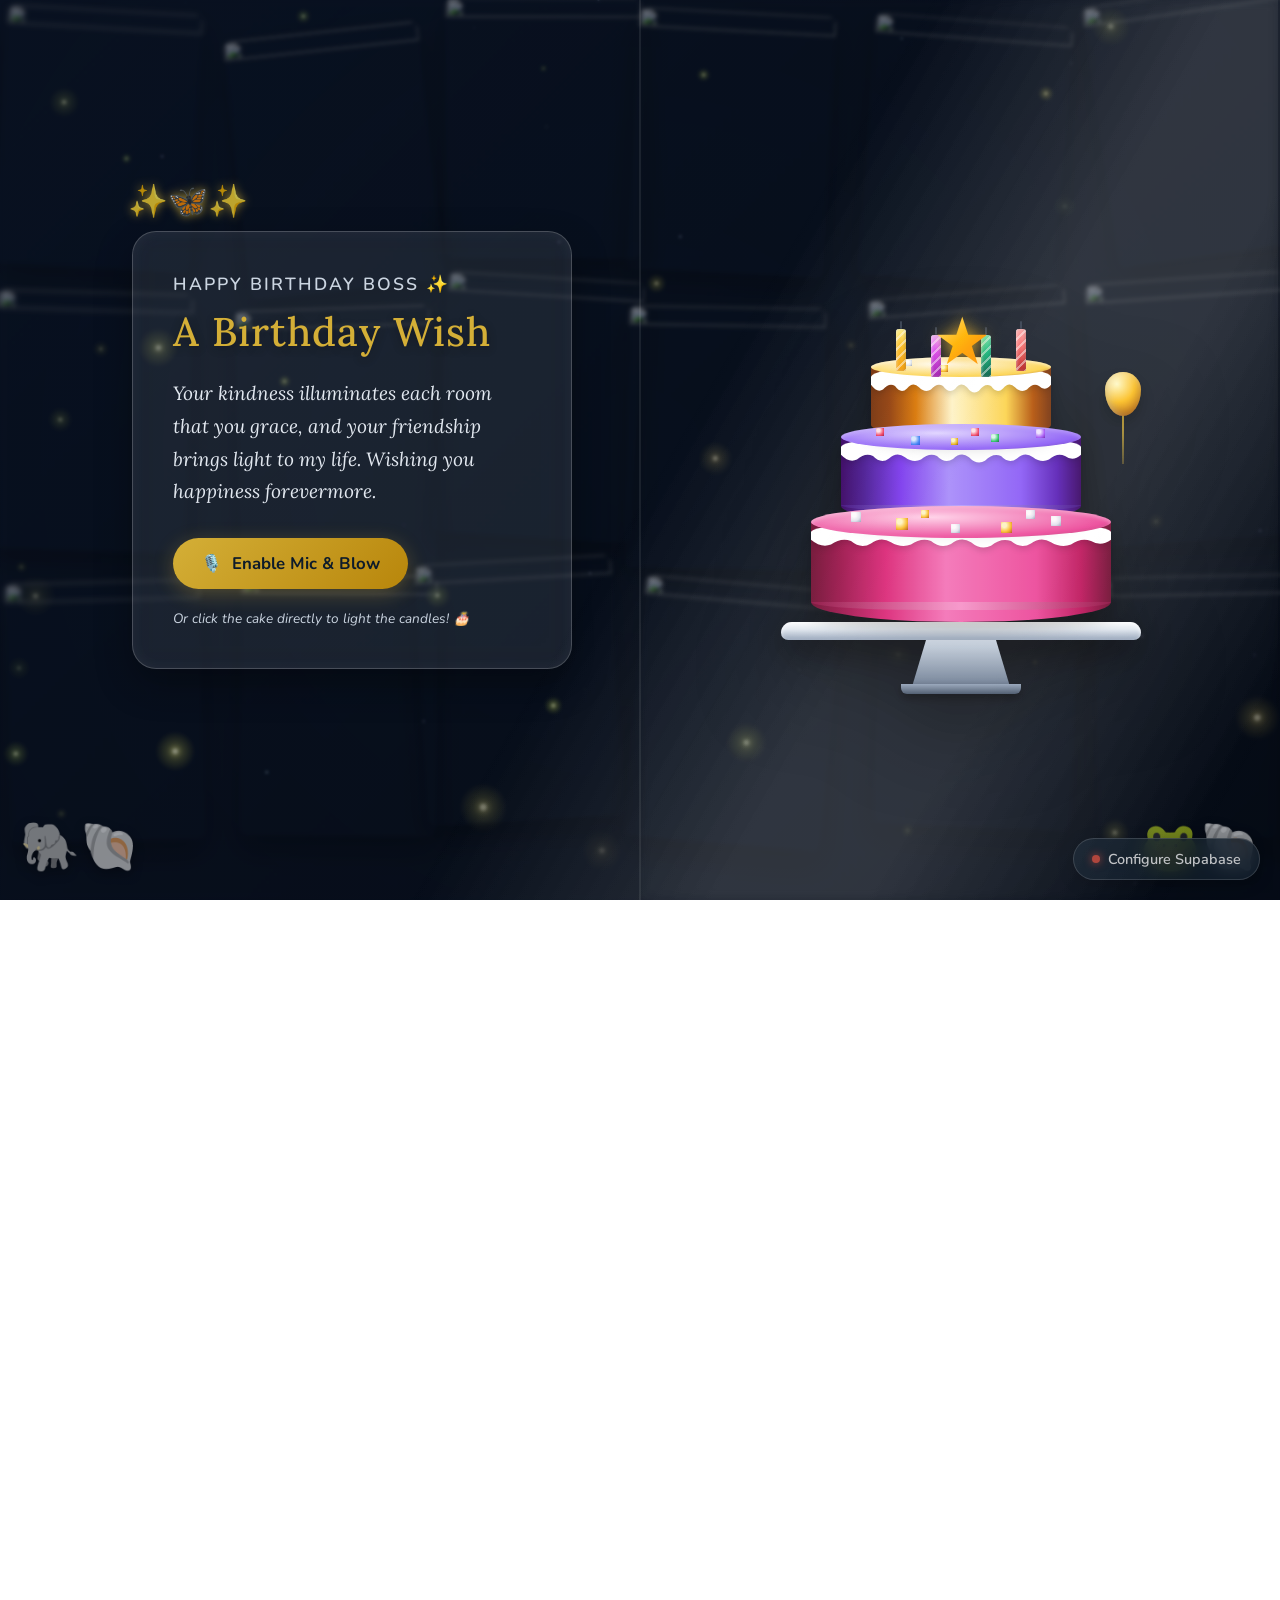
==== commit 549451ad: "Add files via upload" ====
--- a/index.html
+++ b/index.html
@@ -10,15 +10,198 @@
     <link rel="preconnect" href="https://fonts.googleapis.com">
     <link rel="preconnect" href="https://fonts.gstatic.com" crossorigin>
     <link
-        href="https://fonts.googleapis.com/css2?family=Lora:ital,wght@0,400;0,500;1,400&family=Nunito:wght@300;400;600&display=swap"
+        href="https://fonts.googleapis.com/css2?family=Cormorant+Garamond:ital,wght@0,400;0,600;1,400&family=Lora:ital,wght@0,400;0,500;1,400&family=Nunito:wght@300;400;600&display=swap"
         rel="stylesheet">
 </head>
 
 <body>
-    <!-- The lush watercolor background -->
+    <!-- Interactive Intro Overlay with Birthday Cake -->
+    <div id="intro-overlay" class="intro-overlay-active">
+        <div class="intro-split-left">
+            <div class="intro-note-container">
+                <div class="intro-glass-note animate-pop">
+                    <span class="intro-note-header">Happy Birthday Boss ✨</span>
+                    <h2>A Birthday Wish</h2>
+                    <p class="intro-instruction">
+
+                        Your kindness illuminates each room that you grace, and your friendship brings light to my life.
+                        Wishing you happiness forevermore.
+                    </p>
+                    <div class="mic-status-container">
+                        <button id="enable-mic-btn" class="enable-mic-btn">
+                            <span class="mic-icon">🎙️</span>
+                            <span class="btn-text">Enable Mic & Blow</span>
+                        </button>
+                        <p class="fallback-tip">Or click the cake directly to light the candles! 🎂</p>
+                    </div>
+                </div>
+            </div>
+        </div>
+        <div class="intro-split-right">
+            <div class="cake-presentation-container">
+                <div class="cake-interactive-wrapper" id="interactive-cake">
+                    <!-- The Cake Stand -->
+                    <div class="cake-stand"></div>
+
+                    <!-- Unified 3D Cake -->
+                    <div class="cake-unified-wrapper">
+                        <!-- Bottom Tier (Tier 1) -->
+                        <div class="cake-tier tier-1">
+                            <div class="frosting"></div>
+                        </div>
+                        <div class="tier-top tier-1-top"></div>
+
+                        <!-- Middle Tier (Tier 2) -->
+                        <div class="cake-tier tier-2">
+                            <div class="frosting"></div>
+                        </div>
+                        <div class="tier-top tier-2-top"></div>
+
+                        <!-- Top Tier (Tier 3) -->
+                        <div class="cake-tier tier-3">
+                            <div class="frosting"></div>
+                        </div>
+                        <div class="tier-top tier-3-top"></div>
+
+                        <!-- Star Topper -->
+                        <div class="star-topper"></div>
+
+                        <!-- Golden Balloon floating next to the cake -->
+                        <div class="elephant-balloon">
+                            <div class="balloon-string"></div>
+                            <div class="balloon-body"></div>
+                        </div>
+
+                        <!-- Staggered candles on top tier -->
+                        <div class="candle candle-1">
+                            <div class="candle-wick"></div>
+                            <div class="candle-flame"></div>
+                        </div>
+                        <div class="candle candle-2">
+                            <div class="candle-wick"></div>
+                            <div class="candle-flame"></div>
+                        </div>
+                        <div class="candle candle-3">
+                            <div class="candle-wick"></div>
+                            <div class="candle-flame"></div>
+                        </div>
+                        <div class="candle candle-4">
+                            <div class="candle-wick"></div>
+                            <div class="candle-flame"></div>
+                        </div>
+                    </div>
+                </div>
+            </div>
+        </div>
+
+    </div>
+
+    <!-- The dynamic photo wall background with particle canvas -->
     <div class="background-container">
-        <div class="bg-collage-grid">
-            <!-- Dynamically populated from Supabase photos on load -->
+        <canvas id="magical-particles"></canvas>
+        <div class="bg-photo-wall">
+            <img src="Snapchat-543671588.jpg" class="bg-collage-img">
+            <img src="IMG-20230423-WA0002.jpg" class="bg-collage-img">
+            <img src="Snapchat-289540273.jpg" class="bg-collage-img">
+            <img src="Snapchat-379670878.jpg" class="bg-collage-img">
+            <img src="IMG-20221212-WA0012.jpg" class="bg-collage-img">
+            <img src="Snapchat-1499098985.jpg" class="bg-collage-img">
+            <img src="IMG_20231211_170020684_HDR.jpg" class="bg-collage-img">
+            <img src="IMG20240202153052.jpg" class="bg-collage-img">
+            <img src="IMG_20221128_142125159_HDR.jpg" class="bg-collage-img">
+            <img src="IMG_20221213_144338307_BURST000_COVER_COMP.jpg" class="bg-collage-img">
+            <img src="IMG-20221212-WA0013.jpg" class="bg-collage-img">
+            <img src="IMG_20221110_114410662_BURST000_COVER_COMP.jpg" class="bg-collage-img">
+            <img src="Snapchat-984751125.jpg" class="bg-collage-img">
+            <img src="IMG_20221026_144638543_MF_PORTRAIT.jpg" class="bg-collage-img">
+            <img src="IMG-0325.jpg" class="bg-collage-img">
+            <img src="IMG20231123114807.jpg" class="bg-collage-img">
+            <img src="IMG_20221107_132128225_MF_PORTRAIT.jpg" class="bg-collage-img">
+            <img src="With Sura (1).jpg" class="bg-collage-img">
+            <img src="IMG_20221110_114410662_BURST001.jpg" class="bg-collage-img">
+            <img src="IMG_20221227_142722159.jpg" class="bg-collage-img">
+            <img src="IMG-0326.jpg" class="bg-collage-img">
+            <img src="IMG-0327.jpg" class="bg-collage-img">
+            <img src="Snapchat-679540297.jpg" class="bg-collage-img">
+            <img src="Snapchat-1164140424.jpg" class="bg-collage-img">
+            <img src="IMG_20221212_144438016.jpg" class="bg-collage-img">
+            <img src="IMG20231123114718.jpg" class="bg-collage-img">
+            <img src="IMG-20230518-WA0020.jpg" class="bg-collage-img">
+            <img src="IMG-20230613-WA0020.jpg" class="bg-collage-img">
+            <img src="IMG-20230613-WA0009.jpg" class="bg-collage-img">
+            <img src="IMG-20230613-WA0021.jpg" class="bg-collage-img">
+            <img src="IMG_20221213_140253502_BURST001.jpg" class="bg-collage-img">
+            <img src="Snapchat-1728589184.jpg" class="bg-collage-img">
+            <img src="IMG_20230905_160004.jpg" class="bg-collage-img">
+            <img src="Snapchat-1842681155.jpg" class="bg-collage-img">
+            <img src="IMG_20240507_120036315.jpg" class="bg-collage-img">
+            <img src="IMG-20230518-WA0022.jpg" class="bg-collage-img">
+            <img src="Snapchat-2114500004.jpg" class="bg-collage-img">
+            <img src="IMG_20231211_171005.jpg" class="bg-collage-img">
+            <img src="IMG_20231211_171011.jpg" class="bg-collage-img">
+            <img src="IMG_20231211_170015517_HDR.jpg" class="bg-collage-img">
+            <img src="IMG-20221013-WA0003.jpg" class="bg-collage-img">
+            <img src="IMG-20250310-WA0008.jpg" class="bg-collage-img">
+            <img src="Snapchat-1357016142.jpg" class="bg-collage-img">
+            <img src="IMG_20221110_114411022_BURST001.jpg" class="bg-collage-img">
+            <img src="Snapchat-176233581.jpg" class="bg-collage-img">
+            <img src="IMG-20221013-WA0000.jpg" class="bg-collage-img">
+            <img src="IMG-20230613-WA0019.jpg" class="bg-collage-img">
+            <img src="IMG-20221205-WA0014.jpeg" class="bg-collage-img">
+            <img src="Snapchat-1103118483.jpg" class="bg-collage-img">
+            <img src="Snapchat-283414964.jpg" class="bg-collage-img">
+            <img src="IMG_20231211_171007.jpg" class="bg-collage-img">
+            <img src="IMG-20230518-WA0018.jpg" class="bg-collage-img">
+            <img src="IMG_20221213_141300218_HDR.jpg" class="bg-collage-img">
+            <img src="IMG-20230613-WA0015.jpg" class="bg-collage-img">
+            <img src="IMG_20230222_151801.jpg" class="bg-collage-img">
+            <img src="IMG_20230905_160345.jpg" class="bg-collage-img">
+            <img src="With Sura (4).jpg" class="bg-collage-img">
+            <img src="Snapchat-1667642375.jpg" class="bg-collage-img">
+            <img src="IMG_20221213_141302457_HDR.jpg" class="bg-collage-img">
+            <img src="IMG-20230613-WA0014.jpg" class="bg-collage-img">
+            <img src="IMG_20221118_140045856_BURST001.jpg" class="bg-collage-img">
+            <img src="IMG-20250409-WA0002.jpg" class="bg-collage-img">
+            <img src="Snapchat-691838132.jpg" class="bg-collage-img">
+            <img src="Snapchat-690369686.jpg" class="bg-collage-img">
+            <img src="IMG20231123114738.jpg" class="bg-collage-img">
+            <img src="IMG_20221110_170548299.jpg" class="bg-collage-img">
+            <img src="Snapchat-543336844.jpg" class="bg-collage-img">
+            <img src="IMG_20221026_144626347.jpg" class="bg-collage-img">
+            <img src="Snapchat-938687993.jpg" class="bg-collage-img">
+            <img src="IMG_20221026_144635870_MF_PORTRAIT.jpg" class="bg-collage-img">
+            <img src="IMG-0175.jpg" class="bg-collage-img">
+            <img src="IMG-20230613-WA0017.jpg" class="bg-collage-img">
+            <img src="IMG_20221118_140045856_BURST000_COVER_COMP.jpg" class="bg-collage-img">
+            <img src="IMG_20221107_132129122_MF_PORTRAIT.jpg" class="bg-collage-img">
+            <img src="IMG_20231211_170027741_HDR.jpg" class="bg-collage-img">
+            <img src="IMG_20240109_211713926.jpg" class="bg-collage-img">
+            <img src="IMG-20230613-WA0013.jpg" class="bg-collage-img">
+            <img src="IMG_20240507_120049446.jpg" class="bg-collage-img">
+            <img src="IMG_20221118_140038470.jpg" class="bg-collage-img">
+            <img src="IMG-20230613-WA0006.jpg" class="bg-collage-img">
+            <img src="Snapchat-488520675.jpg" class="bg-collage-img">
+            <img src="IMG_20221118_140036463.jpg" class="bg-collage-img">
+            <img src="Snapchat-156626919.jpg" class="bg-collage-img">
+            <img src="IMG-20230613-WA0004.jpg" class="bg-collage-img">
+            <img src="IMG-20221221-WA0003.jpg" class="bg-collage-img">
+            <img src="IMG_20221110_114411022_BURST000_COVER_COMP.jpg" class="bg-collage-img">
+            <img src="IMG-20230613-WA0011.jpg" class="bg-collage-img">
+            <img src="IMG_20221213_144338307_BURST001_TOP.jpg" class="bg-collage-img">
+            <img src="IMG_20221202_165051774.jpg" class="bg-collage-img">
+            <img src="Sunnapi.jpg" class="bg-collage-img">
+            <img src="IMG-0328.jpg" class="bg-collage-img">
+            <img src="With Sura (2).jpg" class="bg-collage-img">
+            <img src="IMG-20230420-WA0006.jpg" class="bg-collage-img">
+            <img src="IMG-20230326-WA0009.jpg" class="bg-collage-img">
+            <img src="Snapchat-395735406.jpg" class="bg-collage-img">
+            <img src="Snapchat-248847587.jpg" class="bg-collage-img">
+            <img src="With Sura (3).jpg" class="bg-collage-img">
+            <img src="IMG-20231028-WA0003.jpg" class="bg-collage-img">
+            <img src="IMG_20231211_170026881_HDR.jpg" class="bg-collage-img">
+            <img src="Original Sura.jpg" class="bg-collage-img">
+            <img src="Snapchat-1716433539.jpg" class="bg-collage-img">
+            <img src="Snapchat-606504821.jpg" class="bg-collage-img">
         </div>
     </div>
     <div class="overlay"></div>
@@ -29,24 +212,35 @@
     <div class="side-element bottom-right">🐸🐚</div>
 
     <div class="content-wrapper">
-        <!-- Hero Section: A beautiful glass note from you -->
+        <!-- Hero Section: A premium glass panel with emotional depth -->
         <header class="hero-section">
             <div class="glass-note">
-                <div class="hero-image-container">
+                <div class="hero-avatar-wrapper">
+                    <div class="avatar-glow-ring"></div>
+                    <div class="orbiting-butterflies">
+                        <span class="orbit-butterfly b1">🦋</span>
+                        <span class="orbit-butterfly b2">✨</span>
+                        <span class="orbit-butterfly b3">🦋</span>
+                    </div>
                     <img src="https://yuvlhddebsodtdlppiaf.supabase.co/storage/v1/object/public/memories/images/1781540239-9591.jpg"
                         alt="Sura" class="hero-image">
                 </div>
-                <h1>Happy Birthday, Sura</h1>
-                <p>
-                    [Your personal note goes here. E.g., To my dearest friend.
-                    Like the magic in our favorite stories, the memories we share are timeless.
-                    Here is a little journey through some of my favorite moments with you.
-                    I hope your birthday is as beautiful as a sunset in a Ghibli film.]
+                <h1 class="cinematic-title">
+                    <span class="word">Happy</span>
+                    <span class="word">Birthday,</span>
+                    <span class="word">Boss</span>
+                </h1>
+                <p class="handwritten-note">
+                    I feel truly lucky to have a friend like you, Sura, who has always stood by me through every high
+                    and low. Your support, kindness, and belief in me have meant more than words can ever express. On
+                    your special day, I wish you endless happiness, good health, and all the success your heart desires.
+                    May every dream you chase become a beautiful reality, and may this year bring you countless reasons
+                    to smile. Happy Birthday, and thank you for always being there—I’ll always be cheering for you too!
                 </p>
-                <div class="scroll-indicator">
-                    <span>Our Memories</span>
-                    <div class="arrow">↓</div>
-                </div>
+                <button class="cta-journey-btn" id="cta-journey-btn">
+                    <span>Cherished Moments 💖</span>
+                    <span class="cta-arrow">→</span>
+                </button>
             </div>
         </header>
 
--- a/style.css
+++ b/style.css
@@ -1,10 +1,14 @@
 :root {
-    --primary-color: rgba(255, 255, 255, 0.8); /* Glass white */
-    --accent-color: #d4af37; /* Soft gold */
+    --primary-color: rgba(255, 255, 255, 0.8);
+    /* Glass white */
+    --accent-color: #d4af37;
+    /* Soft gold */
     --text-color: #2c3e50;
     --text-light: #4a5c6a;
-    --bg-overlay: rgba(10, 25, 40, 0.3); /* Subtle dark overlay for text readability */
-    --card-bg: rgba(255, 255, 255, 0.15); /* Glassmorphism background */
+    --bg-overlay: rgba(10, 25, 40, 0.3);
+    /* Subtle dark overlay for text readability */
+    --card-bg: rgba(255, 255, 255, 0.15);
+    /* Glassmorphism background */
     --card-border: rgba(255, 255, 255, 0.4);
 }
 
@@ -18,16 +22,19 @@
     font-family: 'Nunito', sans-serif;
     color: var(--text-color);
     overflow-x: hidden;
-    background-color: #0f171e; /* Fallback */
-}
-
-h1, h2, h3 {
+    background-color: transparent;
+    /* allow fixed negative z-index background container to show */
+}
+
+h1,
+h2,
+h3 {
     font-family: 'Lora', serif;
     font-weight: 500;
     letter-spacing: 1px;
 }
 
-/* Background that stays fixed */
+/* Background that stays fixed, transformed into a 3D canvas/photo wall space */
 .background-container {
     position: fixed;
     top: 0;
@@ -36,93 +43,145 @@
     height: 100vh;
     z-index: -2;
     overflow: hidden;
-    background-color: #0f171e;
-    transition: filter 0.1s; /* smooth updates from JS */
-}
-
-.bg-collage-grid {
-    column-width: 150px;
-    column-gap: 8px;
-    width: 100vw;
-    /* make it a bit larger so blurring doesn't show edges */
-    height: 120vh; 
-    padding: 8px;
-    transform: scale(1.1);
+    background: linear-gradient(135deg, #0b1528 0%, #050a14 100%);
+    perspective: 1200px;
+    transform-style: preserve-3d;
+    transition: filter 0.3s ease;
+}
+
+#magical-particles {
+    position: absolute;
+    top: 0;
+    left: 0;
+    width: 100%;
+    height: 100%;
+    z-index: -1;
+    pointer-events: none;
+    mix-blend-mode: screen;
+}
+
+/* Masonry grid that fills viewport naturally */
+.bg-photo-wall {
+    column-width: 200px;
+    column-gap: 20px;
+    width: 108vw;
+    height: 108vh;
+    position: absolute;
+    top: -4vh;
+    left: -4vw;
+    padding: 24px;
+    transform-style: preserve-3d;
 }
 
 .bg-collage-img {
     width: 100%;
-    margin-bottom: 8px;
-    display: block;
-    border-radius: 4px;
-    box-shadow: 0 4px 6px rgba(0,0,0,0.3);
+    aspect-ratio: 3 / 4;
+    /* reserve space and prevent layout collapse */
+    margin-bottom: 20px;
+    display: inline-block;
+    /* prevent breaking across columns */
+    border-radius: 8px;
+    box-shadow: 0 15px 35px rgba(0, 0, 0, 0.45);
+    object-fit: cover;
+    transition: transform 0.12s cubic-bezier(0.25, 0.8, 0.25, 1), filter 0.8s ease, opacity 1s ease;
     opacity: 0;
-    animation: fadeInCollage 1.2s ease-in-out forwards;
-}
-
-@keyframes fadeInCollage {
-    to {
-        opacity: 1;
-    }
-}
-
-/* Soft twilight overlay to make the design feel magical and readable */
+    cursor: pointer;
+    /* Custom blur/darken based on simulated z-depth distance */
+    filter: blur(var(--blur-amount, 1.5px)) brightness(var(--brightness-amount, 0.75));
+}
+
+.bg-collage-img:hover {
+    filter: blur(0px) brightness(0.95) !important;
+    box-shadow: 0 25px 50px rgba(217, 180, 91, 0.35);
+    z-index: 50 !important;
+}
+
+/* Darkened and blurred twilight overlay that transitions dynamically */
 .overlay {
     position: fixed;
     top: 0;
     left: 0;
     width: 100vw;
     height: 100vh;
-    /* Use a CSS variable controlled by JS for the darkening scroll effect */
-    background: rgba(10, 20, 30, var(--scroll-darken, 0.2));
-    backdrop-filter: blur(var(--scroll-blur, 3px));
-    -webkit-backdrop-filter: blur(var(--scroll-blur, 3px));
+    background: radial-gradient(circle, rgba(8, 18, 30, calc(var(--scroll-darken, 0.25) * 0.5)) 0%, rgba(5, 10, 20, var(--scroll-darken, 0.25)) 100%);
+    backdrop-filter: blur(var(--scroll-blur, 2px));
+    -webkit-backdrop-filter: blur(var(--scroll-blur, 2px));
     z-index: -1;
     pointer-events: none;
-}
+    transition: background 1.6s cubic-bezier(0.76, 0, 0.24, 1), backdrop-filter 1.6s cubic-bezier(0.76, 0, 0.24, 1);
+}
+
 
 .content-wrapper {
     position: relative;
     z-index: 1;
     padding: 20px;
     width: 95%;
-    max-width: 1800px; /* Allow it to span almost the entire screen */
+    max-width: 1800px;
     margin: 0 auto;
 }
 
 /* Hero Section */
 .hero-section {
-    min-height: 100vh;
+    min-height: auto;
     display: flex;
     justify-content: center;
     align-items: center;
+    padding: 60px 0 20px;
     text-align: center;
-}
-
+    perspective: 1000px;
+}
+
+/* Premium frosted glass card with glowing borders & inner shadows */
 .glass-note {
-    background: var(--card-bg);
-    backdrop-filter: blur(12px);
-    -webkit-backdrop-filter: blur(12px);
-    padding: 60px 50px;
-    border-radius: 20px;
-    border: 1px solid var(--card-border);
-    box-shadow: 0 8px 32px 0 rgba(0, 0, 0, 0.2);
-    position: relative;
-    max-width: 700px;
-    animation: fadeUp 1.5s ease-out;
+    background: rgba(8, 18, 30, 0.45);
+    border: 1px solid rgba(217, 180, 91, 0.22);
+    border-radius: 32px;
+    box-shadow:
+        0 30px 70px rgba(0, 0, 0, 0.55),
+        inset 0 1px 0 rgba(255, 255, 255, 0.12),
+        inset 0 -1px 0 rgba(0, 0, 0, 0.2);
+    backdrop-filter: blur(30px);
+    -webkit-backdrop-filter: blur(30px);
+    padding: 65px 60px;
+    max-width: 680px;
+    width: 90%;
     display: flex;
     flex-direction: column;
     align-items: center;
-}
-
-.hero-image-container {
-    width: 200px;
-    height: 200px;
+    position: relative;
+    transform-style: preserve-3d;
+    will-change: transform, opacity, filter;
+    transition:
+        transform 0.25s cubic-bezier(0.25, 0.8, 0.25, 1),
+        opacity 1.5s cubic-bezier(0.76, 0, 0.24, 1),
+        filter 1.5s ease;
+    animation: floatCard 4.5s ease-in-out infinite alternate;
+}
+
+/* Floating animation for center card */
+@keyframes floatCard {
+    0% {
+        transform: translateY(0px) rotateX(0deg) rotateY(0deg);
+    }
+
+    100% {
+        transform: translateY(-6px) rotateX(0.6deg) rotateY(-0.6deg);
+    }
+}
+
+
+
+/* Circular avatar wrapper with glowing ring & orbiting butterflies */
+.hero-avatar-wrapper {
+    position: relative;
+    width: 170px;
+    height: 170px;
     border-radius: 50%;
-    margin-bottom: 30px;
-    padding: 5px;
-    background: linear-gradient(135deg, var(--accent-color), #fff);
-    box-shadow: 0 10px 25px rgba(0,0,0,0.3);
+    margin-bottom: 35px;
+    transform-style: preserve-3d;
+    will-change: transform;
+    transition: transform 0.25s cubic-bezier(0.25, 0.8, 0.25, 1);
 }
 
 .hero-image {
@@ -130,41 +189,217 @@
     height: 100%;
     object-fit: cover;
     border-radius: 50%;
-    border: 3px solid #fff;
-}
-
-.glass-note h1 {
-    color: #fff;
-    font-size: 3rem;
+    border: 2px solid rgba(217, 180, 91, 0.35);
+    box-shadow: 0 15px 30px rgba(0, 0, 0, 0.4);
+    transform: translateZ(20px);
+}
+
+/* Glowing halo ring around the profile image */
+.avatar-glow-ring {
+    position: absolute;
+    top: -8px;
+    left: -8px;
+    right: -8px;
+    bottom: -8px;
+    border: 1px solid rgba(217, 180, 91, 0.45);
+    border-radius: 50%;
+    animation: avatarPulse 3s infinite alternate ease-in-out;
+    box-shadow: 0 0 20px rgba(217, 180, 91, 0.2);
+    pointer-events: none;
+}
+
+@keyframes avatarPulse {
+    0% {
+        transform: scale(0.97);
+        opacity: 0.45;
+        box-shadow: 0 0 10px rgba(217, 180, 91, 0.15);
+    }
+
+    100% {
+        transform: scale(1.03);
+        opacity: 0.9;
+        box-shadow: 0 0 25px rgba(217, 180, 91, 0.5);
+    }
+}
+
+/* Orbiting tiny butterfly helper rings */
+.orbiting-butterflies {
+    position: absolute;
+    top: 0;
+    left: 0;
+    width: 100%;
+    height: 100%;
+    pointer-events: none;
+    animation: orbit 22s linear infinite;
+    z-index: 2;
+}
+
+.orbit-butterfly {
+    position: absolute;
+    font-size: 1.1rem;
+    filter: drop-shadow(0 0 6px rgba(217, 180, 91, 0.8));
+    transform-style: preserve-3d;
+}
+
+.b1 {
+    top: -20px;
+    left: 50%;
+    transform: translateX(-50%) rotate(0deg);
+}
+
+.b2 {
+    bottom: 10px;
+    right: -12px;
+    transform: rotate(120deg);
+}
+
+.b3 {
+    bottom: 10px;
+    left: -12px;
+    transform: rotate(240deg);
+}
+
+@keyframes orbit {
+    from {
+        transform: rotate(0deg);
+    }
+
+    to {
+        transform: rotate(360deg);
+    }
+}
+
+/* Cinematic Title staggered entry styling */
+.cinematic-title {
+    font-family: 'Cormorant Garamond', serif;
+    color: #F7F4EE;
+    font-size: 3.2rem;
+    font-weight: 600;
     margin-bottom: 25px;
-    text-shadow: 0 2px 10px rgba(0,0,0,0.3);
-}
-
-.glass-note p {
-    color: #f0f4f8;
-    font-size: 1.25rem;
-    line-height: 1.8;
-    margin-bottom: 40px;
+    display: flex;
+    gap: 12px;
+    justify-content: center;
+    flex-wrap: wrap;
+    letter-spacing: 0.5px;
+    text-shadow: 0 4px 12px rgba(0, 0, 0, 0.5);
+    perspective: 500px;
+}
+
+.word {
+    display: inline-block;
+    opacity: 0;
+    transform: translateY(22px) rotateX(-20deg);
+    filter: blur(4px);
+    transition:
+        opacity 1.2s cubic-bezier(0.25, 1, 0.5, 1),
+        transform 1.2s cubic-bezier(0.25, 1, 0.5, 1),
+        filter 1.2s cubic-bezier(0.25, 1, 0.5, 1);
+    will-change: transform, opacity, filter;
+}
+
+.word.reveal-active {
+    opacity: 1;
+    transform: translateY(0) rotateX(0deg);
+    filter: blur(0px);
+}
+
+/* Elegant handwriting message structure */
+.handwritten-note {
     font-family: 'Lora', serif;
     font-style: italic;
-    text-shadow: 0 1px 4px rgba(0,0,0,0.3);
-}
-
-.scroll-indicator {
+    color: #F7F4EE;
+    opacity: 0;
+    font-size: 1.2rem;
+    line-height: 1.85;
+    max-width: 500px;
+    margin-bottom: 40px;
+    min-height: 2.5em;
     display: flex;
-    flex-direction: column;
-    align-items: center;
-    color: var(--accent-color);
-    font-size: 1rem;
+    flex-wrap: wrap;
+    justify-content: center;
+    text-shadow: 0 2px 6px rgba(0, 0, 0, 0.4);
+}
+
+.letter {
+    display: inline-block;
+    opacity: 0;
+    transform: translateY(5px);
+    transition: opacity 0.5s ease, transform 0.5s ease;
+    white-space: pre-wrap;
+    will-change: opacity, transform;
+}
+
+.letter.revealed {
+    opacity: 1;
+    transform: translateY(0);
+}
+
+/* Elegant journey glowing button */
+.cta-journey-btn {
+    background: rgba(217, 180, 91, 0.08);
+    border: 1px solid rgba(217, 180, 91, 0.38);
+    color: #D9B45B;
+    font-family: 'Lora', serif;
+    font-size: 0.95rem;
     letter-spacing: 2px;
     text-transform: uppercase;
-}
-
-.arrow {
-    font-size: 1.5rem;
-    animation: gentleBounce 2.5s infinite;
-    margin-top: 15px;
-    color: var(--accent-color);
+    padding: 16px 36px;
+    border-radius: 50px;
+    cursor: pointer;
+    display: flex;
+    align-items: center;
+    gap: 12px;
+    box-shadow:
+        0 4px 15px rgba(217, 180, 91, 0.08),
+        inset 0 1px 0 rgba(255, 255, 255, 0.06);
+    transition:
+        background 0.5s ease,
+        border-color 0.5s ease,
+        box-shadow 0.5s ease,
+        transform 0.5s ease,
+        width 0.8s cubic-bezier(0.76, 0, 0.24, 1),
+        height 0.8s cubic-bezier(0.76, 0, 0.24, 1),
+        border-radius 0.8s cubic-bezier(0.76, 0, 0.24, 1);
+    position: relative;
+    overflow: hidden;
+    outline: none;
+    z-index: 10;
+    will-change: transform, width, height, border-radius, background, box-shadow;
+    animation: ctaBreathe 3s infinite alternate ease-in-out;
+}
+
+@keyframes ctaBreathe {
+    0% {
+        transform: scale(1.0);
+        box-shadow: 0 4px 15px rgba(217, 180, 91, 0.08);
+    }
+
+    100% {
+        transform: scale(1.02);
+        box-shadow: 0 6px 20px rgba(217, 180, 91, 0.22);
+    }
+}
+
+.cta-journey-btn span {
+    transition: opacity 0.3s ease;
+}
+
+.cta-arrow {
+    font-size: 1.1rem;
+    transition: transform 0.3s ease;
+}
+
+.cta-journey-btn:hover {
+    background: rgba(217, 180, 91, 0.22);
+    border-color: #D9B45B;
+    box-shadow:
+        0 8px 25px rgba(217, 180, 91, 0.25),
+        inset 0 1px 0 rgba(255, 255, 255, 0.12);
+    transform: translateY(-2px) scale(1.03);
+}
+
+.cta-journey-btn:hover .cta-arrow {
+    transform: translateX(6px);
 }
 
 /* Memories Section */
@@ -180,7 +415,7 @@
     display: inline-block;
     border-bottom: 2px solid var(--accent-color);
     padding-bottom: 15px;
-    text-shadow: 0 2px 8px rgba(0,0,0,0.4);
+    text-shadow: 0 2px 8px rgba(0, 0, 0, 0.4);
 }
 
 .timeline {
@@ -210,7 +445,8 @@
     background: #ffffff;
     border: 1px solid #ddd;
     border-radius: 4px;
-    padding: 15px 15px 40px 15px; /* Polaroid style: larger bottom padding */
+    padding: 15px 15px 40px 15px;
+    /* Polaroid style: larger bottom padding */
     box-shadow: 0 4px 15px rgba(0, 0, 0, 0.3);
     transition: transform 0.3s ease, box-shadow 0.3s ease;
     display: flex;
@@ -219,10 +455,21 @@
 }
 
 /* Give cards random rotations for a messy collage look */
-.memory-card:nth-child(even) .card-inner { transform: rotate(2deg); }
-.memory-card:nth-child(odd) .card-inner { transform: rotate(-2deg); }
-.memory-card:nth-child(3n) .card-inner { transform: rotate(3deg); }
-.memory-card:nth-child(5n) .card-inner { transform: rotate(-3deg); }
+.memory-card:nth-child(even) .card-inner {
+    transform: rotate(2deg);
+}
+
+.memory-card:nth-child(odd) .card-inner {
+    transform: rotate(-2deg);
+}
+
+.memory-card:nth-child(3n) .card-inner {
+    transform: rotate(3deg);
+}
+
+.memory-card:nth-child(5n) .card-inner {
+    transform: rotate(-3deg);
+}
 
 .memory-card:hover .card-inner {
     transform: scale(1.1) rotate(0deg) !important;
@@ -233,7 +480,8 @@
 
 .media-container {
     width: 100%;
-    aspect-ratio: 3 / 4;   /* reserves height BEFORE image loads — stops layout jumps */
+    aspect-ratio: 3 / 4;
+    /* reserves height BEFORE image loads — stops layout jumps */
     border-radius: 2px;
     overflow: hidden;
     background: #f0f0f0;
@@ -243,9 +491,11 @@
     align-items: center;
 }
 
-.memory-video, .memory-image {
+.memory-video,
+.memory-image {
     width: 100%;
-    height: 100%;        /* fill the fixed aspect-ratio container */
+    height: 100%;
+    /* fill the fixed aspect-ratio container */
     object-fit: cover;
     z-index: 2;
     transition: transform 0.5s ease;
@@ -259,7 +509,10 @@
 /* Elegant Placeholder overlay */
 .placeholder-overlay {
     position: absolute;
-    top: 0; left: 0; right: 0; bottom: 0;
+    top: 0;
+    left: 0;
+    right: 0;
+    bottom: 0;
     display: flex;
     justify-content: center;
     align-items: center;
@@ -272,14 +525,15 @@
     backdrop-filter: blur(8px);
     color: #fff;
     padding: 12px 25px;
-    border: 1px solid rgba(255,255,255,0.2);
+    border: 1px solid rgba(255, 255, 255, 0.2);
     border-radius: 30px;
     font-family: 'Nunito', sans-serif;
     font-weight: 300;
     letter-spacing: 1px;
 }
 
-.memory-video[src]:not([src=""]), .memory-image[src]:not([src=""]) {
+.memory-video[src]:not([src=""]),
+.memory-image[src]:not([src=""]) {
     background: transparent;
 }
 
@@ -300,12 +554,14 @@
 }
 
 .caption p {
-    display: none; /* Hide description in grid view to save space */
+    display: none;
+    /* Hide description in grid view to save space */
 }
 
 /* LIGHTBOX MODAL */
 .lightbox {
-    display: none; /* Hidden by default */
+    display: none;
+    /* Hidden by default */
     position: fixed;
     z-index: 100;
     left: 0;
@@ -329,11 +585,12 @@
     position: relative;
 }
 
-.lightbox-content img, .lightbox-content video {
+.lightbox-content img,
+.lightbox-content video {
     max-width: 100%;
     max-height: 85vh;
     border-radius: 8px;
-    box-shadow: 0 0 30px rgba(255,255,255,0.2);
+    box-shadow: 0 0 30px rgba(255, 255, 255, 0.2);
     display: block;
 }
 
@@ -362,8 +619,13 @@
 }
 
 @keyframes fadeIn {
-    from { opacity: 0; }
-    to { opacity: 1; }
+    from {
+        opacity: 0;
+    }
+
+    to {
+        opacity: 1;
+    }
 }
 
 .footer-note {
@@ -372,21 +634,11 @@
     font-size: 1.4rem;
     color: #fff;
     font-style: italic;
-    text-shadow: 0 2px 8px rgba(0,0,0,0.4);
+    text-shadow: 0 2px 8px rgba(0, 0, 0, 0.4);
     padding: 40px;
 }
 
-/* Floating Fireflies / Dust Particles (Created in JS) */
-.firefly {
-    position: absolute;
-    width: 4px;
-    height: 4px;
-    background: var(--accent-color);
-    border-radius: 50%;
-    box-shadow: 0 0 10px 2px var(--accent-color);
-    pointer-events: none;
-    z-index: 0;
-}
+/* Gold Dust — drawn on canvas, no DOM elements needed */
 
 /* Floating Side Elements */
 .floating-side-element {
@@ -398,7 +650,7 @@
 
 .butterfly-static {
     top: 20%;
-    left: 10%; 
+    left: 10%;
     animation: gentleWiggle 3s ease-in-out infinite alternate;
     text-shadow: 0 0 10px #d4af37;
 }
@@ -409,7 +661,7 @@
     font-size: 3rem;
     pointer-events: none;
     opacity: 0.8;
-    filter: drop-shadow(0px 4px 6px rgba(0,0,0,0.5));
+    filter: drop-shadow(0px 4px 6px rgba(0, 0, 0, 0.5));
 }
 
 .bottom-left {
@@ -426,25 +678,58 @@
 
 /* Animations */
 @keyframes fadeUp {
-    0% { opacity: 0; transform: translateY(30px); }
-    100% { opacity: 1; transform: translateY(0); }
+    0% {
+        opacity: 0;
+        transform: translateY(30px);
+    }
+
+    100% {
+        opacity: 1;
+        transform: translateY(0);
+    }
 }
 
 @keyframes gentleBounce {
-    0%, 20%, 50%, 80%, 100% { transform: translateY(0); }
-    40% { transform: translateY(-10px); }
-    60% { transform: translateY(-5px); }
+
+    0%,
+    20%,
+    50%,
+    80%,
+    100% {
+        transform: translateY(0);
+    }
+
+    40% {
+        transform: translateY(-10px);
+    }
+
+    60% {
+        transform: translateY(-5px);
+    }
 }
 
 @keyframes gentleWiggle {
-    0% { transform: rotate(-5deg) translateY(0); }
-    100% { transform: rotate(5deg) translateY(-10px); }
+    0% {
+        transform: rotate(-5deg) translateY(0);
+    }
+
+    100% {
+        transform: rotate(5deg) translateY(-10px);
+    }
 }
 
 @keyframes gentleRock {
-    0% { transform: rotate(-5deg) translateY(0); }
-    50% { transform: rotate(5deg) translateY(-5px); }
-    100% { transform: rotate(-5deg) translateY(0); }
+    0% {
+        transform: rotate(-5deg) translateY(0);
+    }
+
+    50% {
+        transform: rotate(5deg) translateY(-5px);
+    }
+
+    100% {
+        transform: rotate(-5deg) translateY(0);
+    }
 }
 
 /* ============================================================
@@ -459,23 +744,32 @@
         padding: 40px 24px;
         margin: 0 12px;
     }
+
     .glass-note h1 {
         font-size: 2.2rem;
         margin-bottom: 18px;
     }
+
     .glass-note p {
         font-size: 1.05rem;
         margin-bottom: 30px;
     }
-    .hero-image-container {
-        width: 160px;
-        height: 160px;
+
+    .hero-avatar-wrapper {
+        width: 140px;
+        height: 140px;
+        margin-bottom: 25px;
+    }
+
+    .cinematic-title {
+        font-size: 2.5rem !important;
     }
 
     /* Memories section */
     .memories-section {
         padding: 50px 0;
     }
+
     .memories-section h2 {
         font-size: 2rem;
         margin-bottom: 50px;
@@ -499,16 +793,19 @@
         padding: 8px;
         border-radius: 24px;
     }
+
     .folder-tab {
         padding: 8px 18px;
         font-size: 0.9rem;
     }
+
     .folder-tabs-wrapper {
         margin-bottom: 36px;
     }
 
     /* Upload modal */
-    .setup-modal-card, .upload-modal-card {
+    .setup-modal-card,
+    .upload-modal-card {
         padding: 30px 24px;
         max-width: 95vw;
     }
@@ -519,11 +816,14 @@
         right: 60px;
         gap: 10px;
     }
-    .lightbox-download-btn, .lightbox-delete-btn {
+
+    .lightbox-download-btn,
+    .lightbox-delete-btn {
         width: 38px;
         height: 38px;
         font-size: 16px;
     }
+
     .close-lightbox {
         top: 14px;
         right: 16px;
@@ -531,19 +831,32 @@
     }
 
     /* Download/delete always visible on touch (no hover) */
-    .card-download-btn, .card-delete-btn {
+    .card-download-btn,
+    .card-delete-btn {
         opacity: 0.85;
         transform: scale(1);
         width: 32px;
         height: 32px;
         font-size: 0.95rem;
     }
-    .card-download-btn { right: 44px; }
-    .card-delete-btn   { right: 8px; }
+
+    .card-download-btn {
+        right: 44px;
+    }
+
+    .card-delete-btn {
+        right: 8px;
+    }
 
     /* Floating side elements — less intrusive on tablet */
-    .butterfly-static { font-size: 1.5rem; left: 4%; }
-    .side-element { font-size: 2.2rem; }
+    .butterfly-static {
+        font-size: 1.5rem;
+        left: 4%;
+    }
+
+    .side-element {
+        font-size: 2.2rem;
+    }
 
     /* Status button */
     .connection-status-btn {
@@ -564,34 +877,51 @@
     .hero-section {
         padding: 20px 0;
     }
+
     .glass-note {
-        padding: 30px 16px;
-        border-radius: 14px;
+        padding: 30px 20px;
+        border-radius: 20px;
         margin: 0 8px;
-    }
-    .glass-note h1 {
-        font-size: 1.7rem;
-        letter-spacing: 0.5px;
-        margin-bottom: 14px;
-    }
-    .glass-note p {
-        font-size: 0.95rem;
-        line-height: 1.7;
-        margin-bottom: 24px;
-    }
-    .hero-image-container {
-        width: 130px;
-        height: 130px;
+        animation: none !important;
+    }
+
+    .cinematic-title {
+        font-size: 2rem !important;
+        gap: 6px;
+        margin-bottom: 15px;
+    }
+
+    .handwritten-note {
+        font-size: 1.05rem;
+        line-height: 1.6;
+        margin-bottom: 25px;
+    }
+
+    .hero-avatar-wrapper {
+        width: 115px;
+        height: 115px;
         margin-bottom: 20px;
     }
-    .scroll-indicator {
-        font-size: 0.8rem;
+
+    .orbiting-butterflies {
+        display: none;
+    }
+
+    .cta-journey-btn {
+        padding: 12px 28px;
+        font-size: 0.85rem;
+        animation: none !important;
+    }
+
+    .bg-collage-img {
+        animation: none !important;
     }
 
     /* Memories heading */
     .memories-section {
         padding: 36px 0;
     }
+
     .memories-section h2 {
         font-size: 1.6rem;
         margin-bottom: 36px;
@@ -603,41 +933,57 @@
         grid-template-columns: 1fr 1fr;
         gap: 12px;
         padding: 8px 4px;
-        column-count: unset;   /* override masonry */
+        column-count: unset;
+        /* override masonry */
         column-width: unset;
     }
+
     .memory-card {
         width: 100%;
-        margin-bottom: 0;  /* grid gap handles spacing */
+        margin-bottom: 0;
+        /* grid gap handles spacing */
         break-inside: unset;
         display: block;
     }
+
     /* Disable card rotations on mobile */
     .memory-card:nth-child(even) .card-inner,
-    .memory-card:nth-child(odd)  .card-inner,
-    .memory-card:nth-child(3n)   .card-inner,
-    .memory-card:nth-child(5n)   .card-inner {
+    .memory-card:nth-child(odd) .card-inner,
+    .memory-card:nth-child(3n) .card-inner,
+    .memory-card:nth-child(5n) .card-inner {
         transform: rotate(0deg);
     }
+
     /* Disable hover scale-up on touch */
     .memory-card:hover .card-inner {
         transform: none !important;
-        box-shadow: 0 4px 12px rgba(0,0,0,0.3);
-    }
+        box-shadow: 0 4px 12px rgba(0, 0, 0, 0.3);
+    }
+
     .card-inner {
-        padding: 6px 6px 36px 6px; /* thinner padding, still polaroid bottom */
+        padding: 6px 6px 36px 6px;
+        /* thinner padding, still polaroid bottom */
     }
 
     /* Smaller, always-visible download/delete buttons */
-    .card-download-btn, .card-delete-btn {
+    .card-download-btn,
+    .card-delete-btn {
         opacity: 1;
         transform: scale(1);
         width: 26px;
         height: 26px;
         font-size: 0.78rem;
     }
-    .card-download-btn { right: 34px; top: 6px; }
-    .card-delete-btn   { right: 4px;  top: 6px; }
+
+    .card-download-btn {
+        right: 34px;
+        top: 6px;
+    }
+
+    .card-delete-btn {
+        right: 4px;
+        top: 6px;
+    }
 
     /* Folder tabs — wrap and shrink */
     .folder-tabs {
@@ -645,11 +991,13 @@
         padding: 6px;
         border-radius: 16px;
     }
+
     .folder-tab {
         padding: 7px 12px;
         font-size: 0.78rem;
         gap: 4px;
     }
+
     .folder-tabs-wrapper {
         margin-bottom: 24px;
         padding: 0 4px;
@@ -661,31 +1009,39 @@
         padding: 12px 22px;
         letter-spacing: 1px;
     }
+
     .upload-trigger-btn.secondary {
         padding: 9px 18px;
         font-size: 0.82rem;
     }
+
     .timeline-upload-container {
         margin-bottom: 28px;
     }
 
     /* Modals */
-    .setup-modal-card, .upload-modal-card {
+    .setup-modal-card,
+    .upload-modal-card {
         padding: 22px 16px;
         border-radius: 12px;
         max-width: 100%;
         margin: 0 8px;
     }
-    .setup-modal-card h2, .upload-modal-card h2 {
+
+    .setup-modal-card h2,
+    .upload-modal-card h2 {
         font-size: 1.5rem;
     }
+
     .setup-actions {
         grid-template-columns: 1fr;
         gap: 10px;
     }
+
     .file-dropzone {
         padding: 20px;
     }
+
     .dropzone-icon {
         font-size: 2rem;
     }
@@ -695,25 +1051,32 @@
         max-width: 98%;
         max-height: 95%;
     }
-    .lightbox-content img, .lightbox-content video {
+
+    .lightbox-content img,
+    .lightbox-content video {
         max-height: 70vh;
         border-radius: 6px;
     }
+
     .lightbox-caption {
         font-size: 0.95rem;
         margin-top: 10px;
     }
+
     .close-lightbox {
         top: 10px;
         right: 12px;
         font-size: 28px;
     }
+
     .lightbox-controls {
         top: 10px;
         right: 50px;
         gap: 8px;
     }
-    .lightbox-download-btn, .lightbox-delete-btn {
+
+    .lightbox-download-btn,
+    .lightbox-delete-btn {
         width: 34px;
         height: 34px;
         font-size: 14px;
@@ -734,6 +1097,7 @@
         font-size: 0.75rem;
         gap: 6px;
     }
+
     .status-dot {
         width: 7px;
         height: 7px;
@@ -751,8 +1115,14 @@
         margin: 40px auto;
         padding: 36px 20px;
     }
-    .empty-gallery h3 { font-size: 1.3rem; }
-    .empty-gallery p  { font-size: 0.9rem; }
+
+    .empty-gallery h3 {
+        font-size: 1.3rem;
+    }
+
+    .empty-gallery p {
+        font-size: 0.9rem;
+    }
 
     /* Background grid — fewer columns on phone */
     .bg-collage-grid {
@@ -810,13 +1180,22 @@
 }
 
 @keyframes statusPulse {
-    0% { opacity: 0.4; }
-    50% { opacity: 1; }
-    100% { opacity: 0.4; }
+    0% {
+        opacity: 0.4;
+    }
+
+    50% {
+        opacity: 1;
+    }
+
+    100% {
+        opacity: 0.4;
+    }
 }
 
 /* Setup & Upload Modals */
-.setup-modal-overlay, .upload-modal-overlay {
+.setup-modal-overlay,
+.upload-modal-overlay {
     display: none;
     position: fixed;
     top: 0;
@@ -832,12 +1211,14 @@
     padding: 20px;
 }
 
-.setup-modal-overlay.active, .upload-modal-overlay.active {
+.setup-modal-overlay.active,
+.upload-modal-overlay.active {
     display: flex;
     animation: fadeIn 0.3s ease;
 }
 
-.setup-modal-card, .upload-modal-card {
+.setup-modal-card,
+.upload-modal-card {
     background: rgba(20, 35, 55, 0.95);
     border: 1px solid rgba(255, 255, 255, 0.15);
     box-shadow: 0 15px 35px rgba(0, 0, 0, 0.5), 0 0 30px rgba(212, 175, 55, 0.05);
@@ -848,7 +1229,7 @@
     position: relative;
     color: #fff;
     animation: modalScaleUp 0.4s cubic-bezier(0.34, 1.56, 0.64, 1);
-    
+
     max-height: 90vh;
     overflow-y: auto;
 }
@@ -858,26 +1239,37 @@
 .setup-modal-card::-webkit-scrollbar {
     width: 6px;
 }
+
 .upload-modal-card::-webkit-scrollbar-track,
 .setup-modal-card::-webkit-scrollbar-track {
     background: transparent;
 }
+
 .upload-modal-card::-webkit-scrollbar-thumb,
 .setup-modal-card::-webkit-scrollbar-thumb {
     background: rgba(255, 255, 255, 0.15);
     border-radius: 10px;
 }
+
 .upload-modal-card::-webkit-scrollbar-thumb:hover,
 .setup-modal-card::-webkit-scrollbar-thumb:hover {
     background: var(--accent-color);
 }
 
 @keyframes modalScaleUp {
-    from { transform: scale(0.9) translateY(20px); opacity: 0; }
-    to { transform: scale(1) translateY(0); opacity: 1; }
-}
-
-.setup-modal-card h2, .upload-modal-card h2 {
+    from {
+        transform: scale(0.9) translateY(20px);
+        opacity: 0;
+    }
+
+    to {
+        transform: scale(1) translateY(0);
+        opacity: 1;
+    }
+}
+
+.setup-modal-card h2,
+.upload-modal-card h2 {
     font-family: 'Lora', serif;
     color: var(--accent-color);
     font-size: 2rem;
@@ -886,7 +1278,8 @@
     text-shadow: none;
 }
 
-.setup-modal-card p, .upload-subtitle {
+.setup-modal-card p,
+.upload-subtitle {
     font-family: 'Nunito', sans-serif;
     color: #cbd5e1;
     font-size: 0.95rem;
@@ -913,7 +1306,8 @@
 }
 
 /* Form Styles */
-.upload-form, .setup-form {
+.upload-form,
+.setup-form {
     display: flex;
     flex-direction: column;
     gap: 20px;
@@ -966,7 +1360,8 @@
     background: rgba(255, 255, 255, 0.02);
 }
 
-.file-dropzone:hover, .file-dropzone.dragover {
+.file-dropzone:hover,
+.file-dropzone.dragover {
     border-color: var(--accent-color);
     background: rgba(212, 175, 55, 0.05);
 }
@@ -978,8 +1373,15 @@
 }
 
 @keyframes bounceSlow {
-    0%, 100% { transform: translateY(0); }
-    50% { transform: translateY(-6px); }
+
+    0%,
+    100% {
+        transform: translateY(0);
+    }
+
+    50% {
+        transform: translateY(-6px);
+    }
 }
 
 .dropzone-content p {
@@ -1032,7 +1434,8 @@
 }
 
 /* Submit Upload Button */
-.submit-upload-btn, .setup-save-btn {
+.submit-upload-btn,
+.setup-save-btn {
     background: linear-gradient(135deg, var(--accent-color), #f39c12);
     border: none;
     border-radius: 8px;
@@ -1049,13 +1452,15 @@
     align-items: center;
 }
 
-.submit-upload-btn:hover, .setup-save-btn:hover {
+.submit-upload-btn:hover,
+.setup-save-btn:hover {
     transform: translateY(-2px);
     box-shadow: 0 10px 25px rgba(212, 175, 55, 0.5);
     filter: brightness(1.1);
 }
 
-.submit-upload-btn:active, .setup-save-btn:active {
+.submit-upload-btn:active,
+.setup-save-btn:active {
     transform: translateY(0);
 }
 
@@ -1149,9 +1554,13 @@
 .upload-trigger-btn::before {
     content: '';
     position: absolute;
-    top: 0; left: 0; right: 0; bottom: 0;
+    top: 0;
+    left: 0;
+    right: 0;
+    bottom: 0;
     border-radius: 50px;
-    padding: 1.5px; /* Border thickness */
+    padding: 1.5px;
+    /* Border thickness */
     background: linear-gradient(135deg, #bf953f, #fcf6ba, #b38728, #fbf5b7, #aa771c);
     -webkit-mask: linear-gradient(#fff 0 0) content-box, linear-gradient(#fff 0 0);
     -webkit-mask-composite: xor;
@@ -1176,9 +1585,9 @@
 
 .upload-trigger-btn:hover {
     transform: translateY(-4px) scale(1.03);
-    box-shadow: 0 12px 30px rgba(184, 134, 11, 0.25), 
-                0 0 15px rgba(212, 175, 55, 0.2), 
-                inset 0 1px 1px rgba(255, 255, 255, 0.4);
+    box-shadow: 0 12px 30px rgba(184, 134, 11, 0.25),
+        0 0 15px rgba(212, 175, 55, 0.2),
+        inset 0 1px 1px rgba(255, 255, 255, 0.4);
     background: rgba(255, 255, 255, 0.08);
 }
 
@@ -1198,7 +1607,7 @@
 }
 
 .upload-trigger-btn.secondary::before {
-    background: linear-gradient(135deg, rgba(255,255,255,0.1), var(--accent-color), rgba(255,255,255,0.1));
+    background: linear-gradient(135deg, rgba(255, 255, 255, 0.1), var(--accent-color), rgba(255, 255, 255, 0.1));
 }
 
 .timeline-upload-container {
@@ -1208,7 +1617,8 @@
 }
 
 /* --- Card Download & Delete Button Overlay --- */
-.card-download-btn, .card-delete-btn {
+.card-download-btn,
+.card-delete-btn {
     position: absolute;
     top: 10px;
     width: 36px;
@@ -1271,7 +1681,8 @@
     z-index: 101;
 }
 
-.lightbox-download-btn, .lightbox-delete-btn {
+.lightbox-download-btn,
+.lightbox-delete-btn {
     color: white;
     font-size: 20px;
     cursor: pointer;
@@ -1285,7 +1696,7 @@
     justify-content: center;
     align-items: center;
     text-shadow: none;
-    box-shadow: 0 4px 10px rgba(0,0,0,0.3);
+    box-shadow: 0 4px 10px rgba(0, 0, 0, 0.3);
 }
 
 .lightbox-download-btn:hover {
@@ -1445,19 +1856,958 @@
 
 .skeleton-media {
     width: 100%;
-    aspect-ratio: 3 / 4;   /* portrait shape like a typical photo */
+    aspect-ratio: 3 / 4;
+    /* portrait shape like a typical photo */
     border-radius: 2px;
-    background: linear-gradient(
-        90deg,
-        #e8e8e8 25%,
-        #f5f5f5 50%,
-        #e8e8e8 75%
-    );
+    background: linear-gradient(90deg,
+            #e8e8e8 25%,
+            #f5f5f5 50%,
+            #e8e8e8 75%);
     background-size: 200% 100%;
     animation: shimmer 1.4s infinite ease-in-out;
 }
 
 @keyframes shimmer {
-    0%   { background-position: 200% 0; }
-    100% { background-position: -200% 0; }
-}
+    0% {
+        background-position: 200% 0;
+    }
+
+    100% {
+        background-position: -200% 0;
+    }
+}
+
+/* ============================================================
+   🎂 INTERACTIVE BIRTHDAY CAKE INTRO OVERLAY STYLES
+   ============================================================ */
+#intro-overlay {
+    position: fixed;
+    top: 0;
+    left: 0;
+    width: 100vw;
+    height: 100vh;
+    z-index: 9999;
+    display: flex;
+    overflow: hidden;
+    pointer-events: auto;
+    background: rgba(8, 16, 28, 0.05);
+    /* Dissolve transition */
+    opacity: 1;
+    transition: opacity 1.6s cubic-bezier(0.4, 0, 0.2, 1),
+        filter 1.6s cubic-bezier(0.4, 0, 0.2, 1),
+        transform 1.6s cubic-bezier(0.4, 0, 0.2, 1),
+        visibility 1.6s;
+    will-change: opacity, filter, transform;
+}
+
+/* Dissolve state — the whole overlay gently fades and breathes out */
+#intro-overlay.cake-cut {
+    opacity: 0;
+    filter: blur(8px) brightness(1.4);
+    transform: scale(1.04);
+    pointer-events: none;
+}
+
+#intro-overlay.hidden {
+    visibility: hidden;
+    pointer-events: none;
+}
+
+.intro-split-left,
+.intro-split-right {
+    width: 50vw;
+    height: 100vh;
+    display: flex;
+    align-items: center;
+    justify-content: center;
+    position: relative;
+    box-sizing: border-box;
+    backdrop-filter: blur(6px) saturate(140%);
+    -webkit-backdrop-filter: blur(6px) saturate(140%);
+    background: rgba(13, 27, 42, 0.18);
+}
+
+.intro-split-left {
+    border-right: 1px solid rgba(255, 255, 255, 0.08);
+    padding-left: 5%;
+}
+
+.intro-split-right {
+    border-left: 1px solid rgba(255, 255, 255, 0.08);
+}
+
+/* Subtle glass shine sweep */
+.intro-split-left::after,
+.intro-split-right::after {
+    content: '';
+    position: absolute;
+    top: 0;
+    left: 0;
+    width: 200%;
+    height: 100%;
+    background: linear-gradient(120deg, rgba(255, 255, 255, 0) 30%, rgba(255, 255, 255, 0.07) 40%, rgba(255, 255, 255, 0.07) 45%, rgba(255, 255, 255, 0) 55%);
+    background-size: 200% 100%;
+    animation: glassShine 8s infinite ease-in-out;
+    pointer-events: none;
+    z-index: 10;
+}
+
+.intro-split-right::after {
+    left: -100%;
+}
+
+@keyframes glassShine {
+    0% {
+        transform: translateX(-100%);
+    }
+
+    100% {
+        transform: translateX(100%);
+    }
+}
+
+/* Note on left panel */
+.intro-note-container {
+    max-width: 480px;
+    padding: 20px;
+}
+
+.intro-glass-note {
+    background: rgba(255, 255, 255, 0.08);
+    border: 1px solid rgba(255, 255, 255, 0.2);
+    backdrop-filter: blur(15px);
+    -webkit-backdrop-filter: blur(15px);
+    border-radius: 24px;
+    padding: 40px;
+    box-shadow: 0 15px 35px rgba(0, 0, 0, 0.35), inset 0 0 15px rgba(255, 255, 255, 0.05);
+    color: #fff;
+    text-align: left;
+}
+
+.intro-glass-note h2 {
+    font-size: 2.5rem;
+    color: var(--accent-color);
+    margin: 10px 0 20px 0;
+    text-shadow: 0 2px 10px rgba(0, 0, 0, 0.3);
+}
+
+.intro-note-header {
+    font-size: 1.1rem;
+    letter-spacing: 2px;
+    text-transform: uppercase;
+    color: #cbd5e1;
+    font-weight: 600;
+}
+
+.intro-instruction {
+    font-family: 'Lora', serif;
+    font-style: italic;
+    font-size: 1.2rem;
+    line-height: 1.7;
+    margin-bottom: 30px;
+    color: #e2e8f0;
+}
+
+.mic-status-container {
+    display: flex;
+    flex-direction: column;
+    align-items: flex-start;
+    gap: 15px;
+}
+
+.enable-mic-btn {
+    background: linear-gradient(135deg, #d4af37, #b8860b);
+    border: none;
+    color: #0d1b2a;
+    font-family: 'Nunito', sans-serif;
+    font-weight: 700;
+    font-size: 1.05rem;
+    padding: 14px 28px;
+    border-radius: 50px;
+    cursor: pointer;
+    display: flex;
+    align-items: center;
+    gap: 10px;
+    box-shadow: 0 5px 20px rgba(212, 175, 55, 0.3);
+    transition: all 0.3s cubic-bezier(0.2, 0.8, 0.2, 1);
+}
+
+.enable-mic-btn:hover {
+    transform: translateY(-2px);
+    box-shadow: 0 8px 25px rgba(212, 175, 55, 0.5);
+    background: linear-gradient(135deg, #f3e5ab, #d4af37);
+}
+
+.enable-mic-btn:active {
+    transform: translateY(1px);
+}
+
+.enable-mic-btn.listening {
+    background: linear-gradient(135deg, #3b82f6, #1d4ed8);
+    color: #fff;
+    box-shadow: 0 0 25px rgba(59, 130, 246, 0.6);
+    animation: micPulse 1.6s infinite alternate;
+}
+
+.enable-mic-btn.listening:hover {
+    background: linear-gradient(135deg, #60a5fa, #3b82f6);
+}
+
+@keyframes micPulse {
+    0% {
+        transform: scale(1);
+        box-shadow: 0 0 15px rgba(59, 130, 246, 0.4);
+    }
+
+    100% {
+        transform: scale(1.03);
+        box-shadow: 0 0 30px rgba(59, 130, 246, 0.8);
+    }
+}
+
+.fallback-tip {
+    font-size: 0.85rem;
+    color: #cbd5e1;
+    font-style: italic;
+    margin-top: 5px;
+}
+
+/* Cake Presentation on right panel */
+.cake-presentation-container {
+    perspective: 1000px;
+    width: 100%;
+    height: 100%;
+    display: flex;
+    align-items: center;
+    justify-content: center;
+}
+
+.cake-interactive-wrapper {
+    position: relative;
+    width: 340px;
+    height: 440px;
+    cursor: pointer;
+    transition: transform 0.5s ease;
+    filter: drop-shadow(0 30px 40px rgba(0, 0, 0, 0.5));
+    will-change: transform;
+    /* GPU layer for hover scale */
+}
+
+.cake-interactive-wrapper:hover {
+    transform: scale(1.02);
+}
+
+/* The Pedestal */
+.cake-stand {
+    width: 360px;
+    height: 18px;
+    background: linear-gradient(180deg, #f8fafc 0%, #e2e8f0 40%, #94a3b8 100%);
+    border-radius: 12px 12px 8px 8px;
+    position: absolute;
+    bottom: 30px;
+    left: 50%;
+    transform: translateX(-50%);
+    box-shadow: 0 10px 30px rgba(0, 0, 0, 0.5), inset 0 2px 4px rgba(255, 255, 255, 0.6);
+    z-index: 10;
+    transition: opacity 1s ease-out;
+}
+
+.cake-stand::before {
+    content: '';
+    position: absolute;
+    top: 18px;
+    left: 50%;
+    transform: translateX(-50%);
+    width: 100px;
+    height: 50px;
+    background: linear-gradient(180deg, #cbd5e1 0%, #64748b 100%);
+    clip-path: polygon(15% 0%, 85% 0%, 100% 100%, 0% 100%);
+    border-radius: 0 0 4px 4px;
+    box-shadow: 0 6px 12px rgba(0, 0, 0, 0.3);
+}
+
+.cake-stand::after {
+    content: '';
+    position: absolute;
+    top: 62px;
+    left: 50%;
+    transform: translateX(-50%);
+    width: 120px;
+    height: 10px;
+    background: linear-gradient(180deg, #94a3b8, #475569);
+    border-radius: 0 0 6px 6px;
+    box-shadow: 0 4px 8px rgba(0, 0, 0, 0.4);
+}
+
+/* stand inherits the overlay dissolve — no extra rule needed */
+
+/* Unified Cake Wrapper */
+.cake-unified-wrapper {
+    position: absolute;
+    bottom: 48px;
+    left: 50%;
+    transform: translateX(-50%);
+    width: 300px;
+    height: 340px;
+    z-index: 15;
+}
+
+/* ============================================================
+   🍰 PREMIUM 3D BIRTHDAY CAKE — CYLINDRICAL TIERS WITH DEPTH
+   ============================================================ */
+
+.cake-tier {
+    position: absolute;
+    left: 50%;
+    transform: translateX(-50%);
+    box-shadow: 0 8px 16px rgba(0, 0, 0, 0.25);
+}
+
+/* ── TIER 1 — Bottom: Deep Rose-Pink ── */
+.tier-1 {
+    bottom: 0;
+    height: 100px;
+    width: 300px;
+    /* Cylindrical 3D shading gradient */
+    background: linear-gradient(to right,
+            #721235 0%,
+            #9d174d 10%,
+            #db2777 25%,
+            #f472b6 45%,
+            #ec4899 75%,
+            #be185d 90%,
+            #721235 100%);
+    border-radius: 0 0 150px 150px / 0 0 20px 20px;
+}
+
+/* ── TIER 2 — Middle: Lavender-Purple ── */
+.tier-2 {
+    bottom: 100px;
+    height: 85px;
+    width: 240px;
+    background: linear-gradient(to right,
+            #3b0764 0%,
+            #4c1d95 10%,
+            #7c3aed 25%,
+            #a78bfa 45%,
+            #8b5cf6 75%,
+            #5b21b6 90%,
+            #3b0764 100%);
+    border-radius: 0 0 120px 120px / 0 0 16px 16px;
+}
+
+/* ── TIER 3 — Top: Warm Ivory / Cream ── */
+.tier-3 {
+    bottom: 185px;
+    height: 70px;
+    width: 180px;
+    background: linear-gradient(to right,
+            #78350f 0%,
+            #92400e 10%,
+            #d97706 25%,
+            #fef3c7 45%,
+            #fcd34d 75%,
+            #b45309 90%,
+            #78350f 100%);
+    border-radius: 0 0 90px 90px / 0 0 12px 12px;
+}
+
+/* ── TOP FACES (Ellipse Caps) ── */
+.tier-top {
+    position: absolute;
+    left: 50%;
+    transform: translateX(-50%);
+    border-radius: 50%;
+    z-index: 5;
+}
+
+/* Tier 1 Top — Pink ellipse */
+.tier-1-top {
+    bottom: 84px;
+    height: 32px;
+    width: 300px;
+    background: radial-gradient(ellipse at 40% 35%, #ffd1e8 0%, #ec4899 70%, #9d174d 100%);
+    box-shadow: inset 0 2px 4px rgba(255, 255, 255, 0.4);
+}
+
+/* Tier 2 Top — Purple ellipse */
+.tier-2-top {
+    bottom: 172px;
+    height: 26px;
+    width: 240px;
+    background: radial-gradient(ellipse at 40% 35%, #e0d4ff 0%, #8b5cf6 70%, #4c1d95 100%);
+    box-shadow: inset 0 2px 4px rgba(255, 255, 255, 0.3);
+}
+
+/* Tier 3 Top — Ivory ellipse */
+.tier-3-top {
+    bottom: 245px;
+    height: 20px;
+    width: 180px;
+    background: radial-gradient(ellipse at 40% 35%, #fffdf8 0%, #fcd34d 70%, #92400e 100%);
+    box-shadow: inset 0 2px 3px rgba(255, 255, 255, 0.5);
+}
+
+/* ── ORGANIC WHIPPED CREAM FROSTING DRIPS ── */
+.frosting {
+    position: absolute;
+    top: -2px;
+    left: 0;
+    width: 100%;
+    height: 18px;
+    background: #ffffff;
+    z-index: 6;
+    border-radius: 50% 50% 0 0 / 12px 12px 0 0;
+    filter: drop-shadow(0 3px 3px rgba(0, 0, 0, 0.15));
+}
+
+/* Wavy organic drips using SVG Path for smooth, non-pixelated curls */
+.frosting::before {
+    content: '';
+    position: absolute;
+    bottom: -15px;
+    left: 0;
+    width: 100%;
+    height: 18px;
+    background-image: url("data:image/svg+xml;utf8,<svg xmlns='http://www.w3.org/2000/svg' viewBox='0 0 300 30' preserveAspectRatio='none'><path d='M0,0 L300,0 L300,8 Q290,20 280,10 Q270,4 260,16 Q250,22 240,12 Q230,2 220,14 Q210,24 200,10 Q190,4 180,18 Q170,26 160,12 Q150,2 140,15 Q130,24 120,10 Q110,4 100,16 Q90,22 80,12 Q70,2 60,14 Q50,24 40,10 Q30,4 20,16 Q10,22 0,8 Z' fill='%23ffffff'/></svg>");
+    background-size: 100% 100%;
+    background-repeat: no-repeat;
+    z-index: 7;
+}
+
+/* Highlight on frosting lip */
+.frosting::after {
+    content: '';
+    position: absolute;
+    top: 2px;
+    left: 5%;
+    width: 90%;
+    height: 4px;
+    background: rgba(255, 255, 255, 0.8);
+    border-radius: 50%;
+    filter: blur(1px);
+    z-index: 8;
+}
+
+/* ── SPRINKLES & PEARL DOTS ON TOP FACES ── */
+.tier-1-top::after,
+.tier-2-top::after,
+.tier-3-top::after {
+    content: '';
+    position: absolute;
+    top: 0;
+    left: 0;
+    width: 100%;
+    height: 100%;
+    border-radius: inherit;
+    pointer-events: none;
+    opacity: 0.95;
+}
+
+/* Tier 1 pearls (gold & white 3D pearls) */
+.tier-1-top::after {
+    background:
+        radial-gradient(circle at 30% 30%, #ffffff 20%, #e2e8f0 60%, #94a3b8 100%) 40px 6px / 10px 10px,
+        radial-gradient(circle at 30% 30%, #fef9c3 20%, #fbbf24 60%, #b45309 100%) 85px 12px / 12px 12px,
+        radial-gradient(circle at 30% 30%, #ffffff 20%, #e2e8f0 60%, #94a3b8 100%) 140px 18px / 9px 9px,
+        radial-gradient(circle at 30% 30%, #fef9c3 20%, #fbbf24 60%, #b45309 100%) 190px 16px / 11px 11px,
+        radial-gradient(circle at 30% 30%, #ffffff 20%, #e2e8f0 60%, #94a3b8 100%) 240px 10px / 10px 10px,
+        radial-gradient(circle at 30% 30%, #fef9c3 20%, #fbbf24 60%, #b45309 100%) 110px 4px / 8px 8px,
+        radial-gradient(circle at 30% 30%, #ffffff 20%, #e2e8f0 60%, #94a3b8 100%) 215px 4px / 9px 9px;
+    background-repeat: no-repeat;
+}
+
+/* Tier 2 sprinkles (multicolor 3D confetti sprinkles) */
+.tier-2-top::after {
+    background:
+        radial-gradient(circle at 30% 30%, #ffe4e6 20%, #f43f5e 65%, #9f1239 100%) 35px 4px / 8px 8px,
+        radial-gradient(circle at 30% 30%, #dbeafe 20%, #3b82f6 65%, #1d4ed8 100%) 70px 12px / 9px 9px,
+        radial-gradient(circle at 30% 30%, #fef9c3 20%, #eab308 65%, #854d0e 100%) 110px 14px / 7px 7px,
+        radial-gradient(circle at 30% 30%, #dcfce7 20%, #22c55e 65%, #166534 100%) 150px 10px / 8px 8px,
+        radial-gradient(circle at 30% 30%, #f3e8ff 20%, #a855f7 65%, #6b21a8 100%) 195px 5px / 9px 9px,
+        radial-gradient(circle at 30% 30%, #ffe4e6 20%, #f43f5e 65%, #9f1239 100%) 130px 4px / 8px 8px;
+    background-repeat: no-repeat;
+}
+
+/* Tier 3 sprinkles */
+.tier-3-top::after {
+    background:
+        radial-gradient(circle at 30% 30%, #ffffff 20%, #e2e8f0 60%, #94a3b8 100%) 35px 3px / 6px 6px,
+        radial-gradient(circle at 30% 30%, #fef9c3 20%, #fbbf24 60%, #b45309 100%) 70px 8px / 7px 7px,
+        radial-gradient(circle at 30% 30%, #ffffff 20%, #e2e8f0 60%, #94a3b8 100%) 110px 9px / 6px 6px,
+        radial-gradient(circle at 30% 30%, #fef9c3 20%, #fbbf24 60%, #b45309 100%) 145px 4px / 7px 7px;
+    background-repeat: no-repeat;
+}
+
+/* ── FONDANT RIBBON DECORATIONS ON TIER SIDES ── */
+.tier-1::after {
+    content: '';
+    position: absolute;
+    bottom: 12px;
+    left: 0;
+    width: 100%;
+    height: 8px;
+    background: linear-gradient(to right, #9d174d, #f9a8d4, #9d174d);
+    opacity: 0.65;
+    border-radius: 0 0 150px 150px / 0 0 10px 10px;
+}
+
+.tier-2::after {
+    content: '';
+    position: absolute;
+    bottom: 10px;
+    left: 0;
+    width: 100%;
+    height: 7px;
+    background: linear-gradient(to right, #4c1d95, #c4b5fd, #4c1d95);
+    opacity: 0.55;
+    border-radius: 0 0 120px 120px / 0 0 8px 8px;
+}
+
+/* ── TOPPER: GOLDEN STAR (unified, no split) ── */
+.star-topper {
+    position: absolute;
+    bottom: 250px;
+    left: 50%;
+    transform: translateX(-50%);
+    font-size: 3.5rem;
+    font-weight: bold;
+    z-index: 30;
+    line-height: 1;
+    pointer-events: none;
+
+    /* Metallic Gold Text effect */
+    background: linear-gradient(135deg, #ffe082 0%, #ffb300 45%, #ffa000 60%, #ff8f00 100%);
+    -webkit-background-clip: text;
+    -webkit-text-fill-color: transparent;
+    filter: drop-shadow(0 0 8px rgba(251, 191, 36, 0.8));
+    animation: starPulse 2s ease-in-out infinite alternate;
+}
+
+/* Star pulse definition */
+.star-topper::before {
+    content: '★';
+}
+
+@keyframes starPulse {
+    0% {
+        filter: drop-shadow(0 0 6px rgba(251, 191, 36, 0.7)) brightness(1.0);
+        transform: translateX(-50%) scale(1.0);
+    }
+
+    100% {
+        filter: drop-shadow(0 0 18px rgba(251, 191, 36, 0.95)) brightness(1.25);
+        transform: translateX(-50%) scale(1.06);
+    }
+}
+
+/* Hide original elephant topper classes */
+.elephant-topper,
+.topper-left-side,
+.topper-right-side {
+    display: none;
+}
+
+/* ── GOLDEN BIRTHDAY BALLOON ── */
+.elephant-balloon {
+    position: absolute;
+    right: -30px;
+    bottom: 160px;
+    z-index: 35;
+    width: 36px;
+    height: 90px;
+    pointer-events: none;
+}
+
+.balloon-body {
+    width: 36px;
+    height: 44px;
+    background: radial-gradient(circle at 12px 12px, #fef9c3 0%, #fbbf24 45%, #b45309 100%);
+    border-radius: 50% 50% 50% 50% / 40% 40% 60% 60%;
+    box-shadow: 0 6px 16px rgba(0, 0, 0, 0.3), inset 0 -4px 8px rgba(0, 0, 0, 0.2), inset 4px 4px 8px rgba(255, 255, 255, 0.4);
+    animation: floatBalloon 3s ease-in-out infinite alternate;
+    position: absolute;
+    top: 0;
+    left: 0;
+}
+
+.balloon-string {
+    width: 1.5px;
+    height: 50px;
+    background: linear-gradient(to bottom, #d4af37, rgba(212, 175, 55, 0.3));
+    position: absolute;
+    top: 42px;
+    left: 17px;
+    transform-origin: top center;
+    animation: swingString 3s ease-in-out infinite alternate;
+}
+
+@keyframes floatBalloon {
+    0% {
+        transform: translateY(0) rotate(-3deg);
+    }
+
+    100% {
+        transform: translateY(-12px) rotate(3deg);
+    }
+}
+
+@keyframes swingString {
+    0% {
+        transform: rotate(-4deg) scaleY(1.02);
+    }
+
+    100% {
+        transform: rotate(4deg) scaleY(0.98);
+    }
+}
+
+/* ── PREMIUM CANDLES ── */
+.candle {
+    position: absolute;
+    width: 10px;
+    height: 42px;
+    border-radius: 3px 3px 2px 2px;
+    box-shadow: inset 1px 0 3px rgba(255, 255, 255, 0.45), inset -1px 0 3px rgba(0, 0, 0, 0.2);
+}
+
+/* Alternating candle colors */
+.candle-1 {
+    background: linear-gradient(180deg, #fef08a 0%, #fbbf24 40%, #f59e0b 100%);
+}
+
+.candle-2 {
+    background: linear-gradient(180deg, #f0abfc 0%, #d946ef 40%, #a21caf 100%);
+}
+
+.candle-3 {
+    background: linear-gradient(180deg, #6ee7b7 0%, #10b981 40%, #065f46 100%);
+}
+
+.candle-4 {
+    background: linear-gradient(180deg, #fca5a5 0%, #f87171 40%, #b91c1c 100%);
+}
+
+/* Spiral stripe overlay */
+.candle::after {
+    content: '';
+    position: absolute;
+    top: 0;
+    left: 0;
+    width: 100%;
+    height: 100%;
+    background: repeating-linear-gradient(-45deg,
+            rgba(255, 255, 255, 0.45) 0px,
+            rgba(255, 255, 255, 0.45) 2px,
+            transparent 2px,
+            transparent 7px);
+    border-radius: inherit;
+}
+
+.candle-wick {
+    position: absolute;
+    top: -8px;
+    left: 4px;
+    width: 2px;
+    height: 8px;
+    background: #374151;
+    border-radius: 1px;
+}
+
+.candle-flame {
+    position: absolute;
+    top: -28px;
+    left: -5px;
+    width: 20px;
+    height: 28px;
+    background: radial-gradient(ellipse at 50% 80%, #ffffff 0%, #fff176 20%, #ffb74d 50%, #ff7043 80%, rgba(255, 112, 67, 0) 100%);
+    border-radius: 50% 50% 30% 30%;
+    transform-origin: center bottom;
+    opacity: 0;
+    transform: scale(0.4);
+    transition: opacity 0.7s cubic-bezier(0.34, 1.56, 0.64, 1), transform 0.7s cubic-bezier(0.34, 1.56, 0.64, 1);
+    z-index: 26;
+    filter: blur(0.3px);
+}
+
+.candle.lit .candle-flame {
+    opacity: 1;
+    transform: scale(1);
+    animation: flicker 0.12s infinite alternate ease-in-out;
+}
+
+@keyframes flicker {
+    0% {
+        transform: scale(1) rotate(-3deg) skewX(-1deg);
+        filter: drop-shadow(0 0 6px #ff9800) blur(0.3px);
+    }
+
+    100% {
+        transform: scale(1.1) rotate(3deg) skewX(1deg);
+        filter: drop-shadow(0 0 14px #ffeb3b) blur(0.2px);
+    }
+}
+
+/* 3D Arc placements on the Top Tier cap */
+.candle-1 {
+    bottom: 251px;
+    left: 85px;
+    z-index: 24;
+}
+
+.candle-2 {
+    bottom: 245px;
+    left: 120px;
+    z-index: 26;
+}
+
+.candle-3 {
+    bottom: 245px;
+    left: 170px;
+    z-index: 26;
+}
+
+.candle-4 {
+    bottom: 251px;
+    left: 205px;
+    z-index: 24;
+}
+
+/* Butterflies and magic elements — now drawn on canvas, no DOM needed */
+.butterfly-swarm {
+    display: none;
+}
+
+.magic-butterfly {
+    display: none;
+}
+
+.butterfly-wing-left,
+.butterfly-wing-right {
+    display: none;
+}
+
+.butterfly-body {
+    display: none;
+}
+
+/* ============================================================
+   ⌨️ TYPEWRITER ANIMATION CURSOR
+   ============================================================ */
+.typing-cursor {
+    display: inline-block;
+    width: 2px;
+    height: 1.2em;
+    background-color: var(--accent-color);
+    margin-left: 2px;
+    vertical-align: middle;
+    animation: blinkCursor 0.8s infinite;
+}
+
+@keyframes blinkCursor {
+
+    0%,
+    100% {
+        opacity: 1;
+    }
+
+    50% {
+        opacity: 0;
+    }
+}
+
+/* ============================================================
+   📖 SCRAPBOOK POLAROID ENTRY ANIMATION
+   ============================================================ */
+.memory-card {
+    opacity: 0;
+    transition: none !important;
+}
+
+.memory-card.reveal-scrapbook {
+    animation: dropPhoto 0.85s cubic-bezier(0.175, 0.885, 0.32, 1.25) forwards;
+}
+
+@keyframes dropPhoto {
+    0% {
+        opacity: 0;
+        transform: translateY(-120px) rotate(-15deg) scale(1.15);
+    }
+
+    100% {
+        opacity: 1;
+        transform: translateY(0) rotate(var(--card-rotation, 0deg)) scale(1);
+    }
+}
+
+.washi-tape {
+    position: absolute;
+    top: -14px;
+    left: 50%;
+    transform: translateX(-50%) rotate(-4deg) scale(1.6);
+    width: 85px;
+    height: 24px;
+    background-color: rgba(240, 230, 200, 0.45);
+    backdrop-filter: blur(1.5px);
+    -webkit-backdrop-filter: blur(1.5px);
+    border-left: 3px dashed rgba(255, 255, 255, 0.7);
+    border-right: 3px dashed rgba(255, 255, 255, 0.7);
+    box-shadow: 0 1px 3px rgba(0, 0, 0, 0.1);
+    opacity: 0;
+    z-index: 10;
+    pointer-events: none;
+    transform-origin: center center;
+}
+
+.memory-card.reveal-scrapbook .washi-tape {
+    animation: tapeStamp 0.45s cubic-bezier(0.175, 0.885, 0.32, 1.275) 0.65s forwards;
+}
+
+@keyframes tapeStamp {
+    0% {
+        opacity: 0;
+        transform: translateX(-50%) rotate(-12deg) scale(1.6);
+    }
+
+    100% {
+        opacity: 0.8;
+        transform: translateX(-50%) rotate(-4deg) scale(1);
+    }
+}
+
+/* Main Site Content Reveal Smoothness */
+.content-wrapper {
+    opacity: 0;
+    pointer-events: none;
+    transition: opacity 1.8s cubic-bezier(0.25, 1, 0.5, 1);
+}
+
+.content-wrapper.reveal-active {
+    opacity: 1;
+    pointer-events: auto;
+}
+
+/* ============================================================
+   🎬 CINEMATIC JOURNEY TRANSITION STATES
+   ============================================================ */
+
+/* Disable scroll when transition is running */
+body.body-journey-active {
+    overflow: hidden !important;
+}
+
+/* Overlay darkens and blurs background slightly but keeps it visible and recognizable */
+.overlay.overlay-journey-active {
+    background: rgba(8, 18, 30, 0.48) !important;
+    /* 48% soft dark navy overlay */
+    backdrop-filter: blur(4px) !important;
+    /* soft blur to keep it recognizable */
+    -webkit-backdrop-filter: blur(4px) !important;
+    z-index: -1;
+    /* Keep behind content */
+}
+
+/* Glass note moves backwards, blurs, and fades out */
+.glass-note.card-journey-active {
+    opacity: 0 !important;
+    transform: scale(0.65) translate3d(0, 0, -600px) !important;
+    filter: blur(15px) !important;
+    transition:
+        transform 1.8s cubic-bezier(0.76, 0, 0.24, 1),
+        opacity 1.4s cubic-bezier(0.76, 0, 0.24, 1),
+        filter 1.4s ease !important;
+    z-index: 5;
+    pointer-events: none;
+}
+
+/* Avatar scales up and fades out (zoom effect) */
+.hero-avatar-wrapper.avatar-journey-active {
+    transform: scale(3.5) translate3d(0, 20px, 500px) !important;
+    opacity: 0 !important;
+    filter: blur(12px) !important;
+    transition:
+        transform 1.8s cubic-bezier(0.76, 0, 0.24, 1),
+        opacity 1.4s cubic-bezier(0.76, 0, 0.24, 1),
+        filter 1.4s ease !important;
+    z-index: 25;
+}
+
+/* Background photos shift slightly for depth zoom but remain visible */
+.bg-collage-img.photos-journey-active {
+    transform: translate3d(calc(var(--tx, 0px) * 1.5), calc(var(--ty, 0px) * 1.5), 100px) scale(1.08) rotate(calc(var(--rot, 0deg) * 1.15)) !important;
+    opacity: 0.8 !important;
+    /* recognizable but never distracts */
+    filter: blur(var(--blur-amount, 2px)) brightness(var(--brightness-amount, 0.65)) !important;
+    transition:
+        transform 2.2s cubic-bezier(0.25, 1, 0.5, 1),
+        opacity 2.2s ease,
+        filter 2.2s ease !important;
+}
+
+/* Hide hero section when transition completes */
+.hero-section.hidden-hero {
+    display: none !important;
+}
+
+/* Smoothly fade in timeline/gallery after journey transition */
+.memories-section {
+    opacity: 1;
+    transform: translateY(0);
+    transition: opacity 1.5s cubic-bezier(0.25, 1, 0.5, 1), transform 1.5s cubic-bezier(0.25, 1, 0.5, 1);
+}
+
+/* Gallery starts invisible until journey transition or reveal-gallery is triggered */
+.memories-section:not(.reveal-gallery):not(.reveal-active) {
+    /* Intentionally visible from start — the intro-overlay hides it until it dissolves */
+}
+
+.memories-section.reveal-gallery {
+    opacity: 1;
+    transform: translateY(0);
+}
+
+/* ============================================================
+   ♿ ACCESSIBILITY — Reduced Motion Support
+   ============================================================ */
+@media (prefers-reduced-motion: reduce) {
+    .bg-collage-img {
+        animation: none !important;
+    }
+
+    .glass-note {
+        animation: none !important;
+        transform: none !important;
+    }
+
+    .hero-avatar-wrapper {
+        transform: none !important;
+    }
+
+    .orbiting-butterflies {
+        animation: none !important;
+        display: none;
+    }
+
+    .word {
+        transition: none !important;
+        opacity: 1 !important;
+        transform: none !important;
+        filter: none !important;
+    }
+
+    .letter {
+        transition: none !important;
+        opacity: 1 !important;
+        transform: none !important;
+    }
+
+    .cta-journey-btn {
+        animation: none !important;
+        transform: none !important;
+    }
+
+    .avatar-glow-ring {
+        animation: none !important;
+    }
+
+}
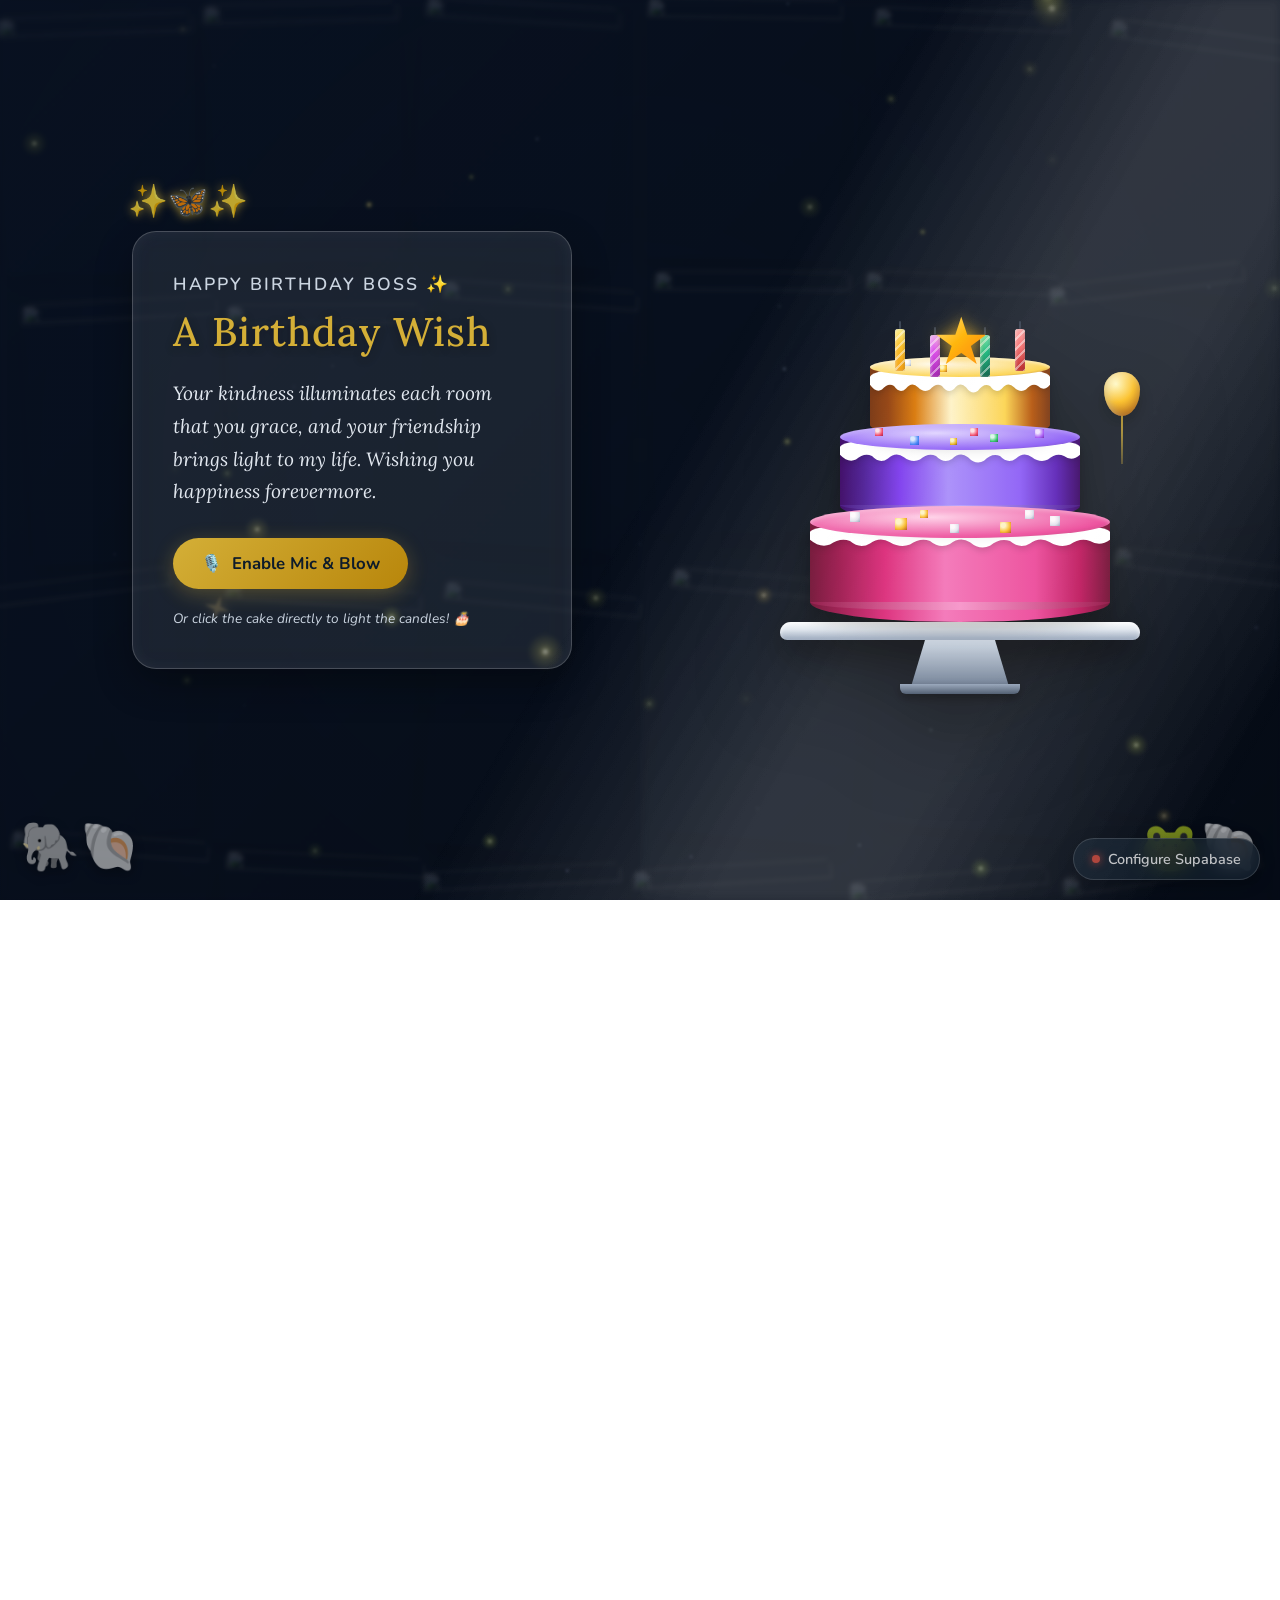
==== commit 2ea0de99: "Add files via upload" ====
--- a/index.html
+++ b/index.html
@@ -222,21 +222,19 @@
                         <span class="orbit-butterfly b2">✨</span>
                         <span class="orbit-butterfly b3">🦋</span>
                     </div>
-                    <img src="https://yuvlhddebsodtdlppiaf.supabase.co/storage/v1/object/public/memories/images/1781540239-9591.jpg"
-                        alt="Sura" class="hero-image">
+                    <img src="WhatsApp Image 2026-06-21 at 14.45.23.jpeg" alt="Sura" class="hero-image">
                 </div>
                 <h1 class="cinematic-title">
                     <span class="word">Happy</span>
                     <span class="word">Birthday,</span>
                     <span class="word">Boss</span>
                 </h1>
-                <p class="handwritten-note">
-                    I feel truly lucky to have a friend like you, Sura, who has always stood by me through every high
-                    and low. Your support, kindness, and belief in me have meant more than words can ever express. On
-                    your special day, I wish you endless happiness, good health, and all the success your heart desires.
-                    May every dream you chase become a beautiful reality, and may this year bring you countless reasons
-                    to smile. Happy Birthday, and thank you for always being there—I’ll always be cheering for you too!
-                </p>
+                <p class="handwritten-note">I feel truly lucky to have a friend like you, Boss, who has always stood by
+                    me through every high and low. Your support, kindness, and belief in me have meant more than words
+                    can ever express. On your special day, I wish you endless happiness, good health, and all the
+                    success your heart desires. May every dream you chase become a beautiful reality, and may this year
+                    bring you countless reasons to smile. Happy Birthday, and thank you for always being there—I’ll
+                    always be cheering for you too!</p>
                 <button class="cta-journey-btn" id="cta-journey-btn">
                     <span>Cherished Moments 💖</span>
                     <span class="cta-arrow">→</span>
--- a/style.css
+++ b/style.css
@@ -62,8 +62,9 @@
 
 /* Masonry grid that fills viewport naturally */
 .bg-photo-wall {
-    column-width: 200px;
-    column-gap: 20px;
+    display: grid;
+    grid-template-columns: repeat(auto-fill, minmax(180px, 1fr));
+    gap: 20px;
     width: 108vw;
     height: 108vh;
     position: absolute;
@@ -76,21 +77,19 @@
 .bg-collage-img {
     width: 100%;
     aspect-ratio: 3 / 4;
-    /* reserve space and prevent layout collapse */
-    margin-bottom: 20px;
-    display: inline-block;
-    /* prevent breaking across columns */
+    display: block;
     border-radius: 8px;
     box-shadow: 0 15px 35px rgba(0, 0, 0, 0.45);
     object-fit: cover;
     transition: transform 0.12s cubic-bezier(0.25, 0.8, 0.25, 1), filter 0.8s ease, opacity 1s ease;
-    opacity: 0;
+    opacity: 0.3;
     cursor: pointer;
     /* Custom blur/darken based on simulated z-depth distance */
     filter: blur(var(--blur-amount, 1.5px)) brightness(var(--brightness-amount, 0.75));
 }
 
 .bg-collage-img:hover {
+    opacity: 0.95 !important;
     filter: blur(0px) brightness(0.95) !important;
     box-shadow: 0 25px 50px rgba(217, 180, 91, 0.35);
     z-index: 50 !important;
@@ -314,9 +313,7 @@
     max-width: 500px;
     margin-bottom: 40px;
     min-height: 2.5em;
-    display: flex;
-    flex-wrap: wrap;
-    justify-content: center;
+    text-align: center;
     text-shadow: 0 2px 6px rgba(0, 0, 0, 0.4);
 }
 
@@ -324,7 +321,7 @@
     display: inline-block;
     opacity: 0;
     transform: translateY(5px);
-    transition: opacity 0.5s ease, transform 0.5s ease;
+    transition: opacity 0.3s ease, transform 0.3s ease;
     white-space: pre-wrap;
     will-change: opacity, transform;
 }
@@ -1928,13 +1925,10 @@
 }
 
 .intro-split-left {
-    border-right: 1px solid rgba(255, 255, 255, 0.08);
     padding-left: 5%;
 }
 
-.intro-split-right {
-    border-left: 1px solid rgba(255, 255, 255, 0.08);
-}
+.intro-split-right {}
 
 /* Subtle glass shine sweep */
 .intro-split-left::after,
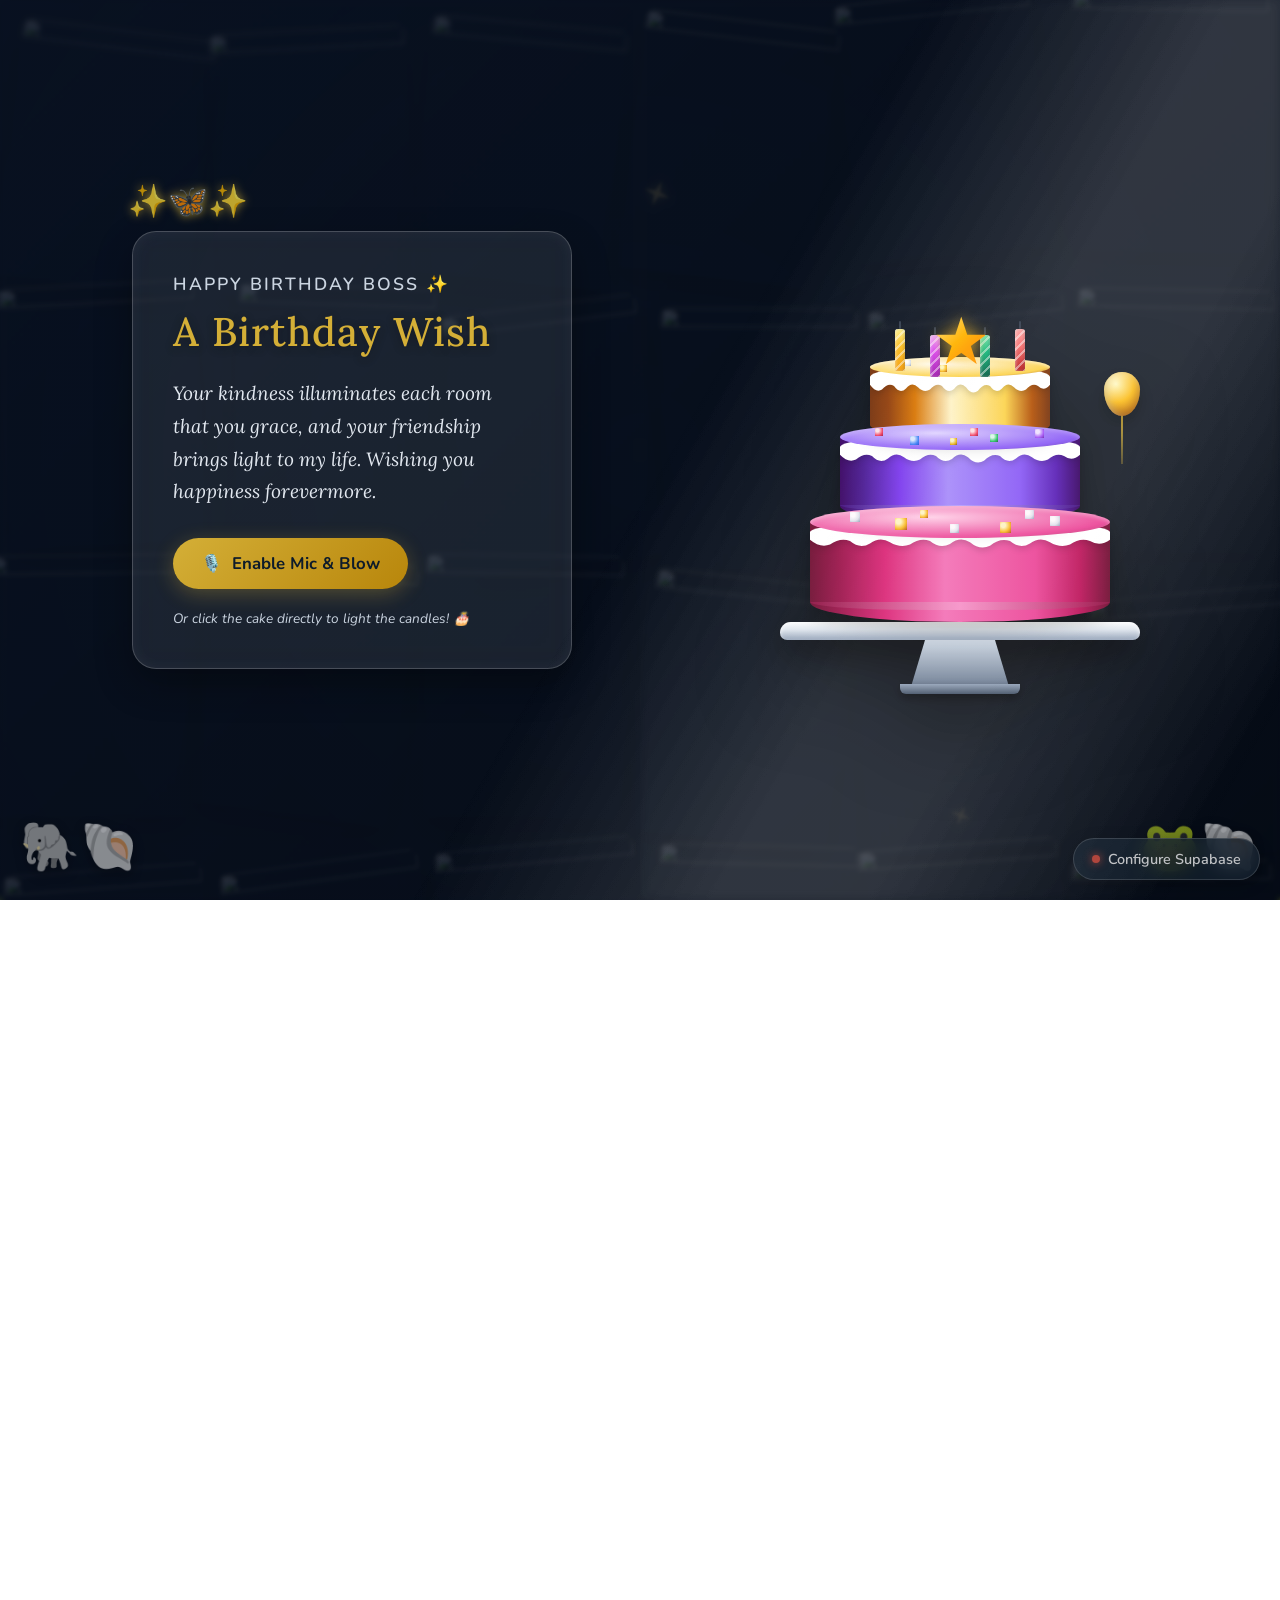
==== commit b7b96f63: "Add files via upload" ====
--- a/index.html
+++ b/index.html
@@ -222,7 +222,7 @@
                         <span class="orbit-butterfly b2">✨</span>
                         <span class="orbit-butterfly b3">🦋</span>
                     </div>
-                    <img src="WhatsApp Image 2026-06-21 at 14.45.23.jpeg" alt="Sura" class="hero-image">
+                    <img src="https://yuvlhddebsodtdlppiaf.supabase.co/storage/v1/object/public/memories/hero/sura-profile.jpeg" alt="Sura" class="hero-image">
                 </div>
                 <h1 class="cinematic-title">
                     <span class="word">Happy</span>
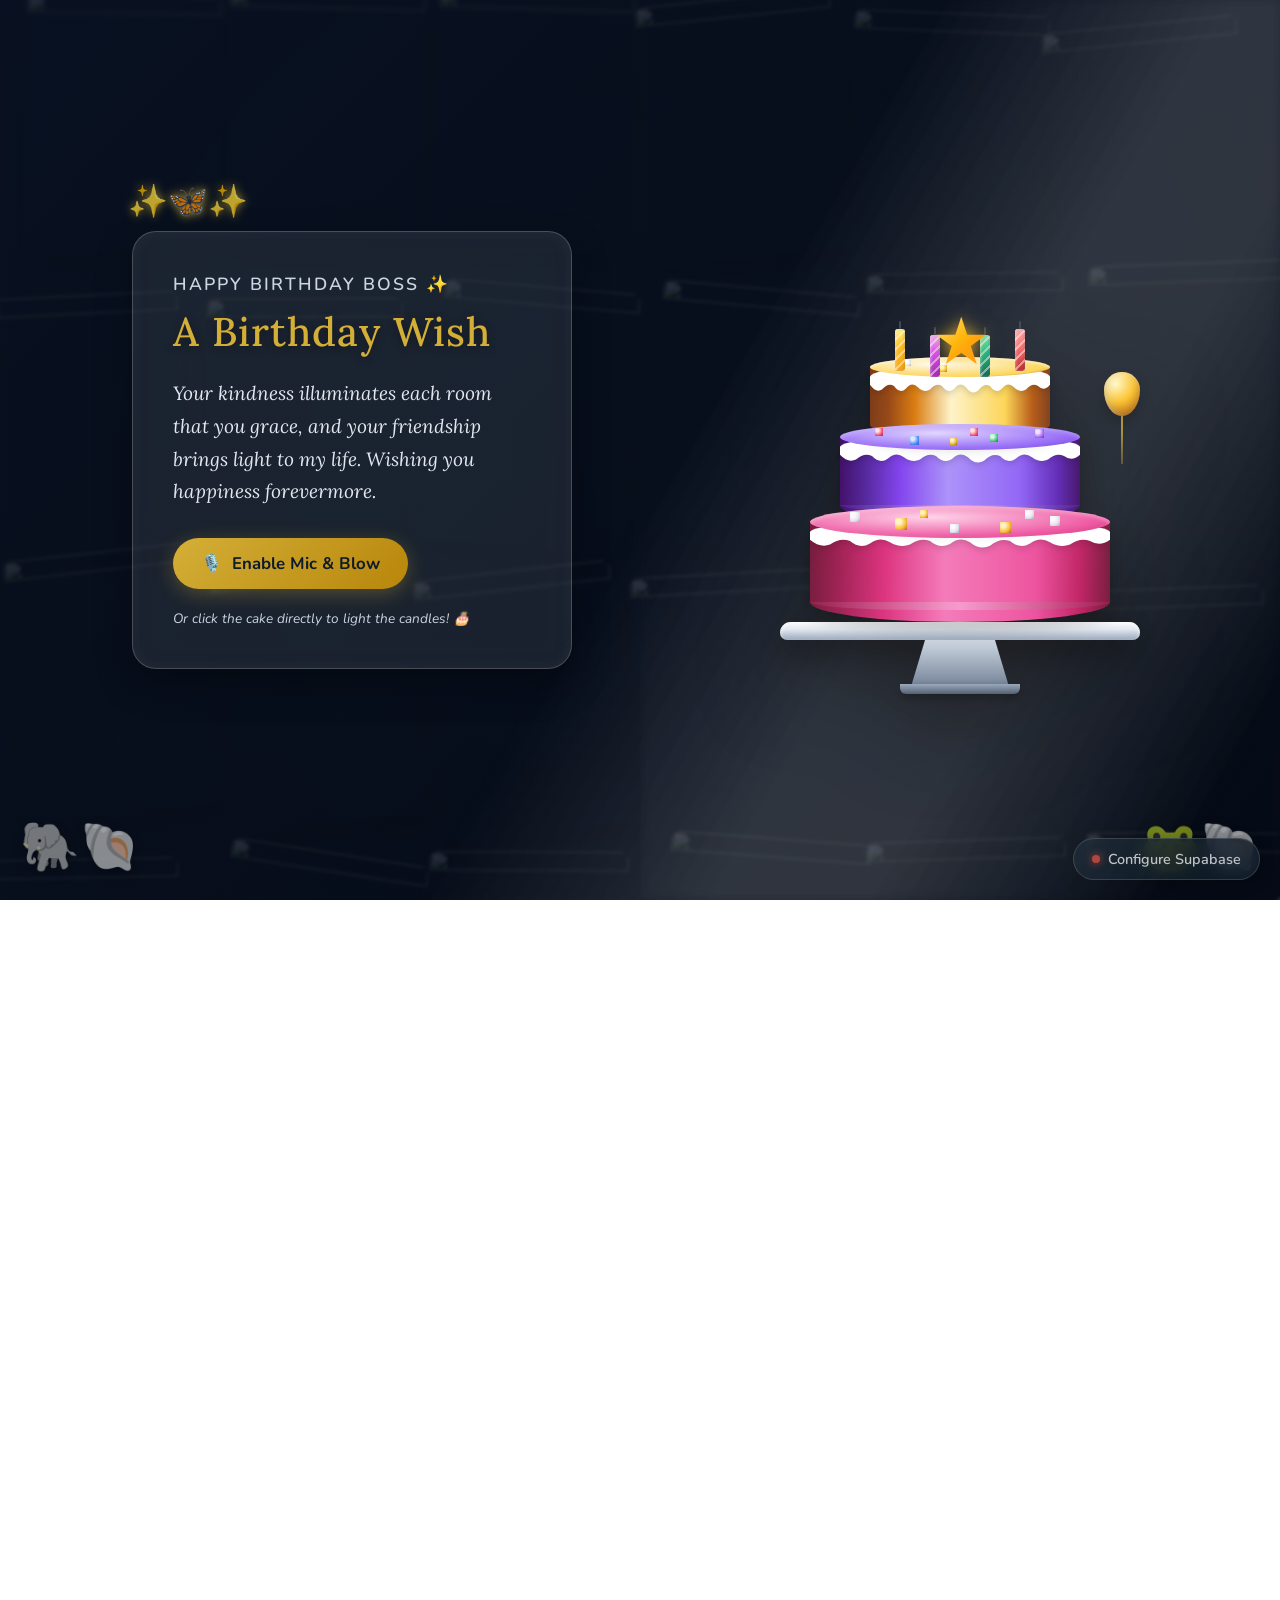
==== commit f07609d8: "Add files via upload" ====
--- a/index.html
+++ b/index.html
@@ -6,6 +6,10 @@
     <meta name="viewport" content="width=device-width, initial-scale=1.0">
     <title>Happy Birthday Sura!</title>
     <link rel="stylesheet" href="style.css">
+    <!-- Preload the hero profile image so it paints without delay -->
+    <link rel="preload" as="image"
+        href="https://yuvlhddebsodtdlppiaf.supabase.co/storage/v1/object/public/memories/hero/sura-profile.jpeg"
+        fetchpriority="high">
     <!-- Elegant Fonts for the Ghibli Theme -->
     <link rel="preconnect" href="https://fonts.googleapis.com">
     <link rel="preconnect" href="https://fonts.gstatic.com" crossorigin>
@@ -100,108 +104,112 @@
     <div class="background-container">
         <canvas id="magical-particles"></canvas>
         <div class="bg-photo-wall">
-            <img src="Snapchat-543671588.jpg" class="bg-collage-img">
-            <img src="IMG-20230423-WA0002.jpg" class="bg-collage-img">
-            <img src="Snapchat-289540273.jpg" class="bg-collage-img">
-            <img src="Snapchat-379670878.jpg" class="bg-collage-img">
-            <img src="IMG-20221212-WA0012.jpg" class="bg-collage-img">
-            <img src="Snapchat-1499098985.jpg" class="bg-collage-img">
-            <img src="IMG_20231211_170020684_HDR.jpg" class="bg-collage-img">
-            <img src="IMG20240202153052.jpg" class="bg-collage-img">
-            <img src="IMG_20221128_142125159_HDR.jpg" class="bg-collage-img">
-            <img src="IMG_20221213_144338307_BURST000_COVER_COMP.jpg" class="bg-collage-img">
-            <img src="IMG-20221212-WA0013.jpg" class="bg-collage-img">
-            <img src="IMG_20221110_114410662_BURST000_COVER_COMP.jpg" class="bg-collage-img">
-            <img src="Snapchat-984751125.jpg" class="bg-collage-img">
-            <img src="IMG_20221026_144638543_MF_PORTRAIT.jpg" class="bg-collage-img">
-            <img src="IMG-0325.jpg" class="bg-collage-img">
-            <img src="IMG20231123114807.jpg" class="bg-collage-img">
-            <img src="IMG_20221107_132128225_MF_PORTRAIT.jpg" class="bg-collage-img">
-            <img src="With Sura (1).jpg" class="bg-collage-img">
-            <img src="IMG_20221110_114410662_BURST001.jpg" class="bg-collage-img">
-            <img src="IMG_20221227_142722159.jpg" class="bg-collage-img">
-            <img src="IMG-0326.jpg" class="bg-collage-img">
-            <img src="IMG-0327.jpg" class="bg-collage-img">
-            <img src="Snapchat-679540297.jpg" class="bg-collage-img">
-            <img src="Snapchat-1164140424.jpg" class="bg-collage-img">
-            <img src="IMG_20221212_144438016.jpg" class="bg-collage-img">
-            <img src="IMG20231123114718.jpg" class="bg-collage-img">
-            <img src="IMG-20230518-WA0020.jpg" class="bg-collage-img">
-            <img src="IMG-20230613-WA0020.jpg" class="bg-collage-img">
-            <img src="IMG-20230613-WA0009.jpg" class="bg-collage-img">
-            <img src="IMG-20230613-WA0021.jpg" class="bg-collage-img">
-            <img src="IMG_20221213_140253502_BURST001.jpg" class="bg-collage-img">
-            <img src="Snapchat-1728589184.jpg" class="bg-collage-img">
-            <img src="IMG_20230905_160004.jpg" class="bg-collage-img">
-            <img src="Snapchat-1842681155.jpg" class="bg-collage-img">
-            <img src="IMG_20240507_120036315.jpg" class="bg-collage-img">
-            <img src="IMG-20230518-WA0022.jpg" class="bg-collage-img">
-            <img src="Snapchat-2114500004.jpg" class="bg-collage-img">
-            <img src="IMG_20231211_171005.jpg" class="bg-collage-img">
-            <img src="IMG_20231211_171011.jpg" class="bg-collage-img">
-            <img src="IMG_20231211_170015517_HDR.jpg" class="bg-collage-img">
-            <img src="IMG-20221013-WA0003.jpg" class="bg-collage-img">
-            <img src="IMG-20250310-WA0008.jpg" class="bg-collage-img">
-            <img src="Snapchat-1357016142.jpg" class="bg-collage-img">
-            <img src="IMG_20221110_114411022_BURST001.jpg" class="bg-collage-img">
-            <img src="Snapchat-176233581.jpg" class="bg-collage-img">
-            <img src="IMG-20221013-WA0000.jpg" class="bg-collage-img">
-            <img src="IMG-20230613-WA0019.jpg" class="bg-collage-img">
-            <img src="IMG-20221205-WA0014.jpeg" class="bg-collage-img">
-            <img src="Snapchat-1103118483.jpg" class="bg-collage-img">
-            <img src="Snapchat-283414964.jpg" class="bg-collage-img">
-            <img src="IMG_20231211_171007.jpg" class="bg-collage-img">
-            <img src="IMG-20230518-WA0018.jpg" class="bg-collage-img">
-            <img src="IMG_20221213_141300218_HDR.jpg" class="bg-collage-img">
-            <img src="IMG-20230613-WA0015.jpg" class="bg-collage-img">
-            <img src="IMG_20230222_151801.jpg" class="bg-collage-img">
-            <img src="IMG_20230905_160345.jpg" class="bg-collage-img">
-            <img src="With Sura (4).jpg" class="bg-collage-img">
-            <img src="Snapchat-1667642375.jpg" class="bg-collage-img">
-            <img src="IMG_20221213_141302457_HDR.jpg" class="bg-collage-img">
-            <img src="IMG-20230613-WA0014.jpg" class="bg-collage-img">
-            <img src="IMG_20221118_140045856_BURST001.jpg" class="bg-collage-img">
-            <img src="IMG-20250409-WA0002.jpg" class="bg-collage-img">
-            <img src="Snapchat-691838132.jpg" class="bg-collage-img">
-            <img src="Snapchat-690369686.jpg" class="bg-collage-img">
-            <img src="IMG20231123114738.jpg" class="bg-collage-img">
-            <img src="IMG_20221110_170548299.jpg" class="bg-collage-img">
-            <img src="Snapchat-543336844.jpg" class="bg-collage-img">
-            <img src="IMG_20221026_144626347.jpg" class="bg-collage-img">
-            <img src="Snapchat-938687993.jpg" class="bg-collage-img">
-            <img src="IMG_20221026_144635870_MF_PORTRAIT.jpg" class="bg-collage-img">
-            <img src="IMG-0175.jpg" class="bg-collage-img">
-            <img src="IMG-20230613-WA0017.jpg" class="bg-collage-img">
-            <img src="IMG_20221118_140045856_BURST000_COVER_COMP.jpg" class="bg-collage-img">
-            <img src="IMG_20221107_132129122_MF_PORTRAIT.jpg" class="bg-collage-img">
-            <img src="IMG_20231211_170027741_HDR.jpg" class="bg-collage-img">
-            <img src="IMG_20240109_211713926.jpg" class="bg-collage-img">
-            <img src="IMG-20230613-WA0013.jpg" class="bg-collage-img">
-            <img src="IMG_20240507_120049446.jpg" class="bg-collage-img">
-            <img src="IMG_20221118_140038470.jpg" class="bg-collage-img">
-            <img src="IMG-20230613-WA0006.jpg" class="bg-collage-img">
-            <img src="Snapchat-488520675.jpg" class="bg-collage-img">
-            <img src="IMG_20221118_140036463.jpg" class="bg-collage-img">
-            <img src="Snapchat-156626919.jpg" class="bg-collage-img">
-            <img src="IMG-20230613-WA0004.jpg" class="bg-collage-img">
-            <img src="IMG-20221221-WA0003.jpg" class="bg-collage-img">
-            <img src="IMG_20221110_114411022_BURST000_COVER_COMP.jpg" class="bg-collage-img">
-            <img src="IMG-20230613-WA0011.jpg" class="bg-collage-img">
-            <img src="IMG_20221213_144338307_BURST001_TOP.jpg" class="bg-collage-img">
-            <img src="IMG_20221202_165051774.jpg" class="bg-collage-img">
-            <img src="Sunnapi.jpg" class="bg-collage-img">
-            <img src="IMG-0328.jpg" class="bg-collage-img">
-            <img src="With Sura (2).jpg" class="bg-collage-img">
-            <img src="IMG-20230420-WA0006.jpg" class="bg-collage-img">
-            <img src="IMG-20230326-WA0009.jpg" class="bg-collage-img">
-            <img src="Snapchat-395735406.jpg" class="bg-collage-img">
-            <img src="Snapchat-248847587.jpg" class="bg-collage-img">
-            <img src="With Sura (3).jpg" class="bg-collage-img">
-            <img src="IMG-20231028-WA0003.jpg" class="bg-collage-img">
-            <img src="IMG_20231211_170026881_HDR.jpg" class="bg-collage-img">
-            <img src="Original Sura.jpg" class="bg-collage-img">
-            <img src="Snapchat-1716433539.jpg" class="bg-collage-img">
-            <img src="Snapchat-606504821.jpg" class="bg-collage-img">
+            <img src="Snapchat-543671588.jpg" class="bg-collage-img" loading="lazy" decoding="async">
+            <img src="IMG-20230423-WA0002.jpg" class="bg-collage-img" loading="lazy" decoding="async">
+            <img src="Snapchat-289540273.jpg" class="bg-collage-img" loading="lazy" decoding="async">
+            <img src="Snapchat-379670878.jpg" class="bg-collage-img" loading="lazy" decoding="async">
+            <img src="IMG-20221212-WA0012.jpg" class="bg-collage-img" loading="lazy" decoding="async">
+            <img src="Snapchat-1499098985.jpg" class="bg-collage-img" loading="lazy" decoding="async">
+            <img src="IMG_20231211_170020684_HDR.jpg" class="bg-collage-img" loading="lazy" decoding="async">
+            <img src="IMG20240202153052.jpg" class="bg-collage-img" loading="lazy" decoding="async">
+            <img src="IMG_20221128_142125159_HDR.jpg" class="bg-collage-img" loading="lazy" decoding="async">
+            <img src="IMG_20221213_144338307_BURST000_COVER_COMP.jpg" class="bg-collage-img" loading="lazy"
+                decoding="async">
+            <img src="IMG-20221212-WA0013.jpg" class="bg-collage-img" loading="lazy" decoding="async">
+            <img src="IMG_20221110_114410662_BURST000_COVER_COMP.jpg" class="bg-collage-img" loading="lazy"
+                decoding="async">
+            <img src="Snapchat-984751125.jpg" class="bg-collage-img" loading="lazy" decoding="async">
+            <img src="IMG_20221026_144638543_MF_PORTRAIT.jpg" class="bg-collage-img" loading="lazy" decoding="async">
+            <img src="IMG-0325.jpg" class="bg-collage-img" loading="lazy" decoding="async">
+            <img src="IMG20231123114807.jpg" class="bg-collage-img" loading="lazy" decoding="async">
+            <img src="IMG_20221107_132128225_MF_PORTRAIT.jpg" class="bg-collage-img" loading="lazy" decoding="async">
+            <img src="With Sura (1).jpg" class="bg-collage-img" loading="lazy" decoding="async">
+            <img src="IMG_20221110_114410662_BURST001.jpg" class="bg-collage-img" loading="lazy" decoding="async">
+            <img src="IMG_20221227_142722159.jpg" class="bg-collage-img" loading="lazy" decoding="async">
+            <img src="IMG-0326.jpg" class="bg-collage-img" loading="lazy" decoding="async">
+            <img src="IMG-0327.jpg" class="bg-collage-img" loading="lazy" decoding="async">
+            <img src="Snapchat-679540297.jpg" class="bg-collage-img" loading="lazy" decoding="async">
+            <img src="Snapchat-1164140424.jpg" class="bg-collage-img" loading="lazy" decoding="async">
+            <img src="IMG_20221212_144438016.jpg" class="bg-collage-img" loading="lazy" decoding="async">
+            <img src="IMG20231123114718.jpg" class="bg-collage-img" loading="lazy" decoding="async">
+            <img src="IMG-20230518-WA0020.jpg" class="bg-collage-img" loading="lazy" decoding="async">
+            <img src="IMG-20230613-WA0020.jpg" class="bg-collage-img" loading="lazy" decoding="async">
+            <img src="IMG-20230613-WA0009.jpg" class="bg-collage-img" loading="lazy" decoding="async">
+            <img src="IMG-20230613-WA0021.jpg" class="bg-collage-img" loading="lazy" decoding="async">
+            <img src="IMG_20221213_140253502_BURST001.jpg" class="bg-collage-img" loading="lazy" decoding="async">
+            <img src="Snapchat-1728589184.jpg" class="bg-collage-img" loading="lazy" decoding="async">
+            <img src="IMG_20230905_160004.jpg" class="bg-collage-img" loading="lazy" decoding="async">
+            <img src="Snapchat-1842681155.jpg" class="bg-collage-img" loading="lazy" decoding="async">
+            <img src="IMG_20240507_120036315.jpg" class="bg-collage-img" loading="lazy" decoding="async">
+            <img src="IMG-20230518-WA0022.jpg" class="bg-collage-img" loading="lazy" decoding="async">
+            <img src="Snapchat-2114500004.jpg" class="bg-collage-img" loading="lazy" decoding="async">
+            <img src="IMG_20231211_171005.jpg" class="bg-collage-img" loading="lazy" decoding="async">
+            <img src="IMG_20231211_171011.jpg" class="bg-collage-img" loading="lazy" decoding="async">
+            <img src="IMG_20231211_170015517_HDR.jpg" class="bg-collage-img" loading="lazy" decoding="async">
+            <img src="IMG-20221013-WA0003.jpg" class="bg-collage-img" loading="lazy" decoding="async">
+            <img src="IMG-20250310-WA0008.jpg" class="bg-collage-img" loading="lazy" decoding="async">
+            <img src="Snapchat-1357016142.jpg" class="bg-collage-img" loading="lazy" decoding="async">
+            <img src="IMG_20221110_114411022_BURST001.jpg" class="bg-collage-img" loading="lazy" decoding="async">
+            <img src="Snapchat-176233581.jpg" class="bg-collage-img" loading="lazy" decoding="async">
+            <img src="IMG-20221013-WA0000.jpg" class="bg-collage-img" loading="lazy" decoding="async">
+            <img src="IMG-20230613-WA0019.jpg" class="bg-collage-img" loading="lazy" decoding="async">
+            <img src="IMG-20221205-WA0014.jpeg" class="bg-collage-img" loading="lazy" decoding="async">
+            <img src="Snapchat-1103118483.jpg" class="bg-collage-img" loading="lazy" decoding="async">
+            <img src="Snapchat-283414964.jpg" class="bg-collage-img" loading="lazy" decoding="async">
+            <img src="IMG_20231211_171007.jpg" class="bg-collage-img" loading="lazy" decoding="async">
+            <img src="IMG-20230518-WA0018.jpg" class="bg-collage-img" loading="lazy" decoding="async">
+            <img src="IMG_20221213_141300218_HDR.jpg" class="bg-collage-img" loading="lazy" decoding="async">
+            <img src="IMG-20230613-WA0015.jpg" class="bg-collage-img" loading="lazy" decoding="async">
+            <img src="IMG_20230222_151801.jpg" class="bg-collage-img" loading="lazy" decoding="async">
+            <img src="IMG_20230905_160345.jpg" class="bg-collage-img" loading="lazy" decoding="async">
+            <img src="With Sura (4).jpg" class="bg-collage-img" loading="lazy" decoding="async">
+            <img src="Snapchat-1667642375.jpg" class="bg-collage-img" loading="lazy" decoding="async">
+            <img src="IMG_20221213_141302457_HDR.jpg" class="bg-collage-img" loading="lazy" decoding="async">
+            <img src="IMG-20230613-WA0014.jpg" class="bg-collage-img" loading="lazy" decoding="async">
+            <img src="IMG_20221118_140045856_BURST001.jpg" class="bg-collage-img" loading="lazy" decoding="async">
+            <img src="IMG-20250409-WA0002.jpg" class="bg-collage-img" loading="lazy" decoding="async">
+            <img src="Snapchat-691838132.jpg" class="bg-collage-img" loading="lazy" decoding="async">
+            <img src="Snapchat-690369686.jpg" class="bg-collage-img" loading="lazy" decoding="async">
+            <img src="IMG20231123114738.jpg" class="bg-collage-img" loading="lazy" decoding="async">
+            <img src="IMG_20221110_170548299.jpg" class="bg-collage-img" loading="lazy" decoding="async">
+            <img src="Snapchat-543336844.jpg" class="bg-collage-img" loading="lazy" decoding="async">
+            <img src="IMG_20221026_144626347.jpg" class="bg-collage-img" loading="lazy" decoding="async">
+            <img src="Snapchat-938687993.jpg" class="bg-collage-img" loading="lazy" decoding="async">
+            <img src="IMG_20221026_144635870_MF_PORTRAIT.jpg" class="bg-collage-img" loading="lazy" decoding="async">
+            <img src="IMG-0175.jpg" class="bg-collage-img" loading="lazy" decoding="async">
+            <img src="IMG-20230613-WA0017.jpg" class="bg-collage-img" loading="lazy" decoding="async">
+            <img src="IMG_20221118_140045856_BURST000_COVER_COMP.jpg" class="bg-collage-img" loading="lazy"
+                decoding="async">
+            <img src="IMG_20221107_132129122_MF_PORTRAIT.jpg" class="bg-collage-img" loading="lazy" decoding="async">
+            <img src="IMG_20231211_170027741_HDR.jpg" class="bg-collage-img" loading="lazy" decoding="async">
+            <img src="IMG_20240109_211713926.jpg" class="bg-collage-img" loading="lazy" decoding="async">
+            <img src="IMG-20230613-WA0013.jpg" class="bg-collage-img" loading="lazy" decoding="async">
+            <img src="IMG_20240507_120049446.jpg" class="bg-collage-img" loading="lazy" decoding="async">
+            <img src="IMG_20221118_140038470.jpg" class="bg-collage-img" loading="lazy" decoding="async">
+            <img src="IMG-20230613-WA0006.jpg" class="bg-collage-img" loading="lazy" decoding="async">
+            <img src="Snapchat-488520675.jpg" class="bg-collage-img" loading="lazy" decoding="async">
+            <img src="IMG_20221118_140036463.jpg" class="bg-collage-img" loading="lazy" decoding="async">
+            <img src="Snapchat-156626919.jpg" class="bg-collage-img" loading="lazy" decoding="async">
+            <img src="IMG-20230613-WA0004.jpg" class="bg-collage-img" loading="lazy" decoding="async">
+            <img src="IMG-20221221-WA0003.jpg" class="bg-collage-img" loading="lazy" decoding="async">
+            <img src="IMG_20221110_114411022_BURST000_COVER_COMP.jpg" class="bg-collage-img" loading="lazy"
+                decoding="async">
+            <img src="IMG-20230613-WA0011.jpg" class="bg-collage-img" loading="lazy" decoding="async">
+            <img src="IMG_20221213_144338307_BURST001_TOP.jpg" class="bg-collage-img" loading="lazy" decoding="async">
+            <img src="IMG_20221202_165051774.jpg" class="bg-collage-img" loading="lazy" decoding="async">
+            <img src="Sunnapi.jpg" class="bg-collage-img" loading="lazy" decoding="async">
+            <img src="IMG-0328.jpg" class="bg-collage-img" loading="lazy" decoding="async">
+            <img src="With Sura (2).jpg" class="bg-collage-img" loading="lazy" decoding="async">
+            <img src="IMG-20230420-WA0006.jpg" class="bg-collage-img" loading="lazy" decoding="async">
+            <img src="IMG-20230326-WA0009.jpg" class="bg-collage-img" loading="lazy" decoding="async">
+            <img src="Snapchat-395735406.jpg" class="bg-collage-img" loading="lazy" decoding="async">
+            <img src="Snapchat-248847587.jpg" class="bg-collage-img" loading="lazy" decoding="async">
+            <img src="With Sura (3).jpg" class="bg-collage-img" loading="lazy" decoding="async">
+            <img src="IMG-20231028-WA0003.jpg" class="bg-collage-img" loading="lazy" decoding="async">
+            <img src="IMG_20231211_170026881_HDR.jpg" class="bg-collage-img" loading="lazy" decoding="async">
+            <img src="Original Sura.jpg" class="bg-collage-img" loading="lazy" decoding="async">
+            <img src="Snapchat-1716433539.jpg" class="bg-collage-img" loading="lazy" decoding="async">
+            <img src="Snapchat-606504821.jpg" class="bg-collage-img" loading="lazy" decoding="async">
         </div>
     </div>
     <div class="overlay"></div>
@@ -222,7 +230,8 @@
                         <span class="orbit-butterfly b2">✨</span>
                         <span class="orbit-butterfly b3">🦋</span>
                     </div>
-                    <img src="https://yuvlhddebsodtdlppiaf.supabase.co/storage/v1/object/public/memories/hero/sura-profile.jpeg" alt="Sura" class="hero-image">
+                    <img src="https://yuvlhddebsodtdlppiaf.supabase.co/storage/v1/object/public/memories/hero/sura-profile.jpeg"
+                        alt="Sura" class="hero-image">
                 </div>
                 <h1 class="cinematic-title">
                     <span class="word">Happy</span>
@@ -263,7 +272,8 @@
                 <div class="memory-card">
                     <div class="card-inner">
                         <div class="media-container">
-                            <img src="IMG_20221118_140045856_BURST001.jpg" alt="Memory" class="memory-image">
+                            <img src="IMG_20221118_140045856_BURST001.jpg" alt="Memory" class="memory-image"
+                                loading="lazy" decoding="async">
                         </div>
                         <div class="caption">
                             <p>IMG_20221118_140045856_BURST001.jpg</p>
@@ -273,7 +283,8 @@
                 <div class="memory-card">
                     <div class="card-inner">
                         <div class="media-container">
-                            <img src="IMG-20231028-WA0003.jpg" alt="Memory" class="memory-image">
+                            <img src="IMG-20231028-WA0003.jpg" alt="Memory" class="memory-image" loading="lazy"
+                                decoding="async">
                         </div>
                         <div class="caption">
                             <p>IMG-20231028-WA0003.jpg</p>
@@ -283,7 +294,8 @@
                 <div class="memory-card">
                     <div class="card-inner">
                         <div class="media-container">
-                            <img src="IMG_20221107_132129122_MF_PORTRAIT.jpg" alt="Memory" class="memory-image">
+                            <img src="IMG_20221107_132129122_MF_PORTRAIT.jpg" alt="Memory" class="memory-image"
+                                loading="lazy" decoding="async">
                         </div>
                         <div class="caption">
                             <p>IMG_20221107_132129122_MF_PORTRAIT.jpg</p>
@@ -293,7 +305,8 @@
                 <div class="memory-card">
                     <div class="card-inner">
                         <div class="media-container">
-                            <img src="IMG_20221110_114411022_BURST001.jpg" alt="Memory" class="memory-image">
+                            <img src="IMG_20221110_114411022_BURST001.jpg" alt="Memory" class="memory-image"
+                                loading="lazy" decoding="async">
                         </div>
                         <div class="caption">
                             <p>IMG_20221110_114411022_BURST001.jpg</p>
@@ -303,7 +316,8 @@
                 <div class="memory-card">
                     <div class="card-inner">
                         <div class="media-container">
-                            <img src="IMG_20240507_120036315.jpg" alt="Memory" class="memory-image">
+                            <img src="IMG_20240507_120036315.jpg" alt="Memory" class="memory-image" loading="lazy"
+                                decoding="async">
                         </div>
                         <div class="caption">
                             <p>IMG_20240507_120036315.jpg</p>
@@ -326,7 +340,8 @@
                 <div class="memory-card">
                     <div class="card-inner">
                         <div class="media-container">
-                            <img src="IMG_20240109_211713926.jpg" alt="Memory" class="memory-image">
+                            <img src="IMG_20240109_211713926.jpg" alt="Memory" class="memory-image" loading="lazy"
+                                decoding="async">
                         </div>
                         <div class="caption">
                             <p>IMG_20240109_211713926.jpg</p>
@@ -336,7 +351,8 @@
                 <div class="memory-card">
                     <div class="card-inner">
                         <div class="media-container">
-                            <img src="IMG-20230613-WA0006.jpg" alt="Memory" class="memory-image">
+                            <img src="IMG-20230613-WA0006.jpg" alt="Memory" class="memory-image" loading="lazy"
+                                decoding="async">
                         </div>
                         <div class="caption">
                             <p>IMG-20230613-WA0006.jpg</p>
@@ -346,7 +362,8 @@
                 <div class="memory-card">
                     <div class="card-inner">
                         <div class="media-container">
-                            <img src="IMG-20221221-WA0003.jpg" alt="Memory" class="memory-image">
+                            <img src="IMG-20221221-WA0003.jpg" alt="Memory" class="memory-image" loading="lazy"
+                                decoding="async">
                         </div>
                         <div class="caption">
                             <p>IMG-20221221-WA0003.jpg</p>
@@ -356,7 +373,8 @@
                 <div class="memory-card">
                     <div class="card-inner">
                         <div class="media-container">
-                            <img src="IMG_20230222_151801.jpg" alt="Memory" class="memory-image">
+                            <img src="IMG_20230222_151801.jpg" alt="Memory" class="memory-image" loading="lazy"
+                                decoding="async">
                         </div>
                         <div class="caption">
                             <p>IMG_20230222_151801.jpg</p>
@@ -366,7 +384,8 @@
                 <div class="memory-card">
                     <div class="card-inner">
                         <div class="media-container">
-                            <img src="IMG-20230518-WA0020.jpg" alt="Memory" class="memory-image">
+                            <img src="IMG-20230518-WA0020.jpg" alt="Memory" class="memory-image" loading="lazy"
+                                decoding="async">
                         </div>
                         <div class="caption">
                             <p>IMG-20230518-WA0020.jpg</p>
@@ -376,7 +395,8 @@
                 <div class="memory-card">
                     <div class="card-inner">
                         <div class="media-container">
-                            <img src="IMG_20221110_170548299.jpg" alt="Memory" class="memory-image">
+                            <img src="IMG_20221110_170548299.jpg" alt="Memory" class="memory-image" loading="lazy"
+                                decoding="async">
                         </div>
                         <div class="caption">
                             <p>IMG_20221110_170548299.jpg</p>
@@ -386,7 +406,8 @@
                 <div class="memory-card">
                     <div class="card-inner">
                         <div class="media-container">
-                            <img src="IMG_20221128_142125159_HDR.jpg" alt="Memory" class="memory-image">
+                            <img src="IMG_20221128_142125159_HDR.jpg" alt="Memory" class="memory-image" loading="lazy"
+                                decoding="async">
                         </div>
                         <div class="caption">
                             <p>IMG_20221128_142125159_HDR.jpg</p>
@@ -396,7 +417,8 @@
                 <div class="memory-card">
                     <div class="card-inner">
                         <div class="media-container">
-                            <img src="IMG-20230613-WA0004.jpg" alt="Memory" class="memory-image">
+                            <img src="IMG-20230613-WA0004.jpg" alt="Memory" class="memory-image" loading="lazy"
+                                decoding="async">
                         </div>
                         <div class="caption">
                             <p>IMG-20230613-WA0004.jpg</p>
@@ -406,7 +428,8 @@
                 <div class="memory-card">
                     <div class="card-inner">
                         <div class="media-container">
-                            <img src="IMG-20221013-WA0003.jpg" alt="Memory" class="memory-image">
+                            <img src="IMG-20221013-WA0003.jpg" alt="Memory" class="memory-image" loading="lazy"
+                                decoding="async">
                         </div>
                         <div class="caption">
                             <p>IMG-20221013-WA0003.jpg</p>
@@ -416,7 +439,8 @@
                 <div class="memory-card">
                     <div class="card-inner">
                         <div class="media-container">
-                            <img src="Snapchat-938687993.jpg" alt="Memory" class="memory-image">
+                            <img src="Snapchat-938687993.jpg" alt="Memory" class="memory-image" loading="lazy"
+                                decoding="async">
                         </div>
                         <div class="caption">
                             <p>Snapchat-938687993.jpg</p>
@@ -426,7 +450,8 @@
                 <div class="memory-card">
                     <div class="card-inner">
                         <div class="media-container">
-                            <img src="IMG-20230326-WA0009.jpg" alt="Memory" class="memory-image">
+                            <img src="IMG-20230326-WA0009.jpg" alt="Memory" class="memory-image" loading="lazy"
+                                decoding="async">
                         </div>
                         <div class="caption">
                             <p>IMG-20230326-WA0009.jpg</p>
@@ -436,7 +461,8 @@
                 <div class="memory-card">
                     <div class="card-inner">
                         <div class="media-container">
-                            <img src="IMG_20221118_140036463.jpg" alt="Memory" class="memory-image">
+                            <img src="IMG_20221118_140036463.jpg" alt="Memory" class="memory-image" loading="lazy"
+                                decoding="async">
                         </div>
                         <div class="caption">
                             <p>IMG_20221118_140036463.jpg</p>
@@ -446,7 +472,8 @@
                 <div class="memory-card">
                     <div class="card-inner">
                         <div class="media-container">
-                            <img src="Snapchat-679540297.jpg" alt="Memory" class="memory-image">
+                            <img src="Snapchat-679540297.jpg" alt="Memory" class="memory-image" loading="lazy"
+                                decoding="async">
                         </div>
                         <div class="caption">
                             <p>Snapchat-679540297.jpg</p>
@@ -456,7 +483,8 @@
                 <div class="memory-card">
                     <div class="card-inner">
                         <div class="media-container">
-                            <img src="IMG_20230905_160004.jpg" alt="Memory" class="memory-image">
+                            <img src="IMG_20230905_160004.jpg" alt="Memory" class="memory-image" loading="lazy"
+                                decoding="async">
                         </div>
                         <div class="caption">
                             <p>IMG_20230905_160004.jpg</p>
@@ -466,7 +494,8 @@
                 <div class="memory-card">
                     <div class="card-inner">
                         <div class="media-container">
-                            <img src="Snapchat-543671588.jpg" alt="Memory" class="memory-image">
+                            <img src="Snapchat-543671588.jpg" alt="Memory" class="memory-image" loading="lazy"
+                                decoding="async">
                         </div>
                         <div class="caption">
                             <p>Snapchat-543671588.jpg</p>
@@ -489,7 +518,8 @@
                 <div class="memory-card">
                     <div class="card-inner">
                         <div class="media-container">
-                            <img src="IMG_20221110_114410662_BURST001.jpg" alt="Memory" class="memory-image">
+                            <img src="IMG_20221110_114410662_BURST001.jpg" alt="Memory" class="memory-image"
+                                loading="lazy" decoding="async">
                         </div>
                         <div class="caption">
                             <p>IMG_20221110_114410662_BURST001.jpg</p>
@@ -499,7 +529,8 @@
                 <div class="memory-card">
                     <div class="card-inner">
                         <div class="media-container">
-                            <img src="IMG_20231211_170020684_HDR.jpg" alt="Memory" class="memory-image">
+                            <img src="IMG_20231211_170020684_HDR.jpg" alt="Memory" class="memory-image" loading="lazy"
+                                decoding="async">
                         </div>
                         <div class="caption">
                             <p>IMG_20231211_170020684_HDR.jpg</p>
@@ -509,7 +540,8 @@
                 <div class="memory-card">
                     <div class="card-inner">
                         <div class="media-container">
-                            <img src="IMG-20230613-WA0021.jpg" alt="Memory" class="memory-image">
+                            <img src="IMG-20230613-WA0021.jpg" alt="Memory" class="memory-image" loading="lazy"
+                                decoding="async">
                         </div>
                         <div class="caption">
                             <p>IMG-20230613-WA0021.jpg</p>
@@ -519,7 +551,8 @@
                 <div class="memory-card">
                     <div class="card-inner">
                         <div class="media-container">
-                            <img src="IMG-20230613-WA0017.jpg" alt="Memory" class="memory-image">
+                            <img src="IMG-20230613-WA0017.jpg" alt="Memory" class="memory-image" loading="lazy"
+                                decoding="async">
                         </div>
                         <div class="caption">
                             <p>IMG-20230613-WA0017.jpg</p>
@@ -529,7 +562,8 @@
                 <div class="memory-card">
                     <div class="card-inner">
                         <div class="media-container">
-                            <img src="Snapchat-606504821.jpg" alt="Memory" class="memory-image">
+                            <img src="Snapchat-606504821.jpg" alt="Memory" class="memory-image" loading="lazy"
+                                decoding="async">
                         </div>
                         <div class="caption">
                             <p>Snapchat-606504821.jpg</p>
@@ -539,7 +573,8 @@
                 <div class="memory-card">
                     <div class="card-inner">
                         <div class="media-container">
-                            <img src="IMG20240202153052.jpg" alt="Memory" class="memory-image">
+                            <img src="IMG20240202153052.jpg" alt="Memory" class="memory-image" loading="lazy"
+                                decoding="async">
                         </div>
                         <div class="caption">
                             <p>IMG20240202153052.jpg</p>
@@ -549,7 +584,8 @@
                 <div class="memory-card">
                     <div class="card-inner">
                         <div class="media-container">
-                            <img src="IMG_20221213_141300218_HDR.jpg" alt="Memory" class="memory-image">
+                            <img src="IMG_20221213_141300218_HDR.jpg" alt="Memory" class="memory-image" loading="lazy"
+                                decoding="async">
                         </div>
                         <div class="caption">
                             <p>IMG_20221213_141300218_HDR.jpg</p>
@@ -559,7 +595,8 @@
                 <div class="memory-card">
                     <div class="card-inner">
                         <div class="media-container">
-                            <img src="IMG-20221013-WA0000.jpg" alt="Memory" class="memory-image">
+                            <img src="IMG-20221013-WA0000.jpg" alt="Memory" class="memory-image" loading="lazy"
+                                decoding="async">
                         </div>
                         <div class="caption">
                             <p>IMG-20221013-WA0000.jpg</p>
@@ -569,7 +606,8 @@
                 <div class="memory-card">
                     <div class="card-inner">
                         <div class="media-container">
-                            <img src="IMG_20231211_170015517_HDR.jpg" alt="Memory" class="memory-image">
+                            <img src="IMG_20231211_170015517_HDR.jpg" alt="Memory" class="memory-image" loading="lazy"
+                                decoding="async">
                         </div>
                         <div class="caption">
                             <p>IMG_20231211_170015517_HDR.jpg</p>
@@ -579,7 +617,8 @@
                 <div class="memory-card">
                     <div class="card-inner">
                         <div class="media-container">
-                            <img src="Snapchat-1667642375.jpg" alt="Memory" class="memory-image">
+                            <img src="Snapchat-1667642375.jpg" alt="Memory" class="memory-image" loading="lazy"
+                                decoding="async">
                         </div>
                         <div class="caption">
                             <p>Snapchat-1667642375.jpg</p>
@@ -589,7 +628,8 @@
                 <div class="memory-card">
                     <div class="card-inner">
                         <div class="media-container">
-                            <img src="Snapchat-1842681155.jpg" alt="Memory" class="memory-image">
+                            <img src="Snapchat-1842681155.jpg" alt="Memory" class="memory-image" loading="lazy"
+                                decoding="async">
                         </div>
                         <div class="caption">
                             <p>Snapchat-1842681155.jpg</p>
@@ -599,7 +639,8 @@
                 <div class="memory-card">
                     <div class="card-inner">
                         <div class="media-container">
-                            <img src="Snapchat-176233581.jpg" alt="Memory" class="memory-image">
+                            <img src="Snapchat-176233581.jpg" alt="Memory" class="memory-image" loading="lazy"
+                                decoding="async">
                         </div>
                         <div class="caption">
                             <p>Snapchat-176233581.jpg</p>
@@ -609,7 +650,8 @@
                 <div class="memory-card">
                     <div class="card-inner">
                         <div class="media-container">
-                            <img src="Snapchat-1357016142.jpg" alt="Memory" class="memory-image">
+                            <img src="Snapchat-1357016142.jpg" alt="Memory" class="memory-image" loading="lazy"
+                                decoding="async">
                         </div>
                         <div class="caption">
                             <p>Snapchat-1357016142.jpg</p>
@@ -619,7 +661,8 @@
                 <div class="memory-card">
                     <div class="card-inner">
                         <div class="media-container">
-                            <img src="Snapchat-543336844.jpg" alt="Memory" class="memory-image">
+                            <img src="Snapchat-543336844.jpg" alt="Memory" class="memory-image" loading="lazy"
+                                decoding="async">
                         </div>
                         <div class="caption">
                             <p>Snapchat-543336844.jpg</p>
@@ -629,7 +672,8 @@
                 <div class="memory-card">
                     <div class="card-inner">
                         <div class="media-container">
-                            <img src="IMG_20221227_142722159.jpg" alt="Memory" class="memory-image">
+                            <img src="IMG_20221227_142722159.jpg" alt="Memory" class="memory-image" loading="lazy"
+                                decoding="async">
                         </div>
                         <div class="caption">
                             <p>IMG_20221227_142722159.jpg</p>
@@ -639,7 +683,8 @@
                 <div class="memory-card">
                     <div class="card-inner">
                         <div class="media-container">
-                            <img src="IMG_20221213_141302457_HDR.jpg" alt="Memory" class="memory-image">
+                            <img src="IMG_20221213_141302457_HDR.jpg" alt="Memory" class="memory-image" loading="lazy"
+                                decoding="async">
                         </div>
                         <div class="caption">
                             <p>IMG_20221213_141302457_HDR.jpg</p>
@@ -649,7 +694,8 @@
                 <div class="memory-card">
                     <div class="card-inner">
                         <div class="media-container">
-                            <img src="IMG_20230905_160345.jpg" alt="Memory" class="memory-image">
+                            <img src="IMG_20230905_160345.jpg" alt="Memory" class="memory-image" loading="lazy"
+                                decoding="async">
                         </div>
                         <div class="caption">
                             <p>IMG_20230905_160345.jpg</p>
@@ -659,7 +705,8 @@
                 <div class="memory-card">
                     <div class="card-inner">
                         <div class="media-container">
-                            <img src="IMG-20230613-WA0013.jpg" alt="Memory" class="memory-image">
+                            <img src="IMG-20230613-WA0013.jpg" alt="Memory" class="memory-image" loading="lazy"
+                                decoding="async">
                         </div>
                         <div class="caption">
                             <p>IMG-20230613-WA0013.jpg</p>
@@ -669,7 +716,8 @@
                 <div class="memory-card">
                     <div class="card-inner">
                         <div class="media-container">
-                            <img src="IMG-20230518-WA0018.jpg" alt="Memory" class="memory-image">
+                            <img src="IMG-20230518-WA0018.jpg" alt="Memory" class="memory-image" loading="lazy"
+                                decoding="async">
                         </div>
                         <div class="caption">
                             <p>IMG-20230518-WA0018.jpg</p>
@@ -692,7 +740,8 @@
                 <div class="memory-card">
                     <div class="card-inner">
                         <div class="media-container">
-                            <img src="With Sura (3).jpg" alt="Memory" class="memory-image">
+                            <img src="With Sura (3).jpg" alt="Memory" class="memory-image" loading="lazy"
+                                decoding="async">
                         </div>
                         <div class="caption">
                             <p>With Sura (3).jpg</p>
@@ -715,7 +764,8 @@
                 <div class="memory-card">
                     <div class="card-inner">
                         <div class="media-container">
-                            <img src="Snapchat-1499098985.jpg" alt="Memory" class="memory-image">
+                            <img src="Snapchat-1499098985.jpg" alt="Memory" class="memory-image" loading="lazy"
+                                decoding="async">
                         </div>
                         <div class="caption">
                             <p>Snapchat-1499098985.jpg</p>
@@ -725,7 +775,8 @@
                 <div class="memory-card">
                     <div class="card-inner">
                         <div class="media-container">
-                            <img src="IMG-20230420-WA0006.jpg" alt="Memory" class="memory-image">
+                            <img src="IMG-20230420-WA0006.jpg" alt="Memory" class="memory-image" loading="lazy"
+                                decoding="async">
                         </div>
                         <div class="caption">
                             <p>IMG-20230420-WA0006.jpg</p>
@@ -735,7 +786,8 @@
                 <div class="memory-card">
                     <div class="card-inner">
                         <div class="media-container">
-                            <img src="IMG-20230613-WA0014.jpg" alt="Memory" class="memory-image">
+                            <img src="IMG-20230613-WA0014.jpg" alt="Memory" class="memory-image" loading="lazy"
+                                decoding="async">
                         </div>
                         <div class="caption">
                             <p>IMG-20230613-WA0014.jpg</p>
@@ -745,7 +797,8 @@
                 <div class="memory-card">
                     <div class="card-inner">
                         <div class="media-container">
-                            <img src="IMG-20230613-WA0015.jpg" alt="Memory" class="memory-image">
+                            <img src="IMG-20230613-WA0015.jpg" alt="Memory" class="memory-image" loading="lazy"
+                                decoding="async">
                         </div>
                         <div class="caption">
                             <p>IMG-20230613-WA0015.jpg</p>
@@ -768,7 +821,8 @@
                 <div class="memory-card">
                     <div class="card-inner">
                         <div class="media-container">
-                            <img src="IMG-20230518-WA0022.jpg" alt="Memory" class="memory-image">
+                            <img src="IMG-20230518-WA0022.jpg" alt="Memory" class="memory-image" loading="lazy"
+                                decoding="async">
                         </div>
                         <div class="caption">
                             <p>IMG-20230518-WA0022.jpg</p>
@@ -778,7 +832,8 @@
                 <div class="memory-card">
                     <div class="card-inner">
                         <div class="media-container">
-                            <img src="IMG-20230423-WA0002.jpg" alt="Memory" class="memory-image">
+                            <img src="IMG-20230423-WA0002.jpg" alt="Memory" class="memory-image" loading="lazy"
+                                decoding="async">
                         </div>
                         <div class="caption">
                             <p>IMG-20230423-WA0002.jpg</p>
@@ -788,7 +843,8 @@
                 <div class="memory-card">
                     <div class="card-inner">
                         <div class="media-container">
-                            <img src="IMG_20221202_165051774.jpg" alt="Memory" class="memory-image">
+                            <img src="IMG_20221202_165051774.jpg" alt="Memory" class="memory-image" loading="lazy"
+                                decoding="async">
                         </div>
                         <div class="caption">
                             <p>IMG_20221202_165051774.jpg</p>
@@ -798,7 +854,8 @@
                 <div class="memory-card">
                     <div class="card-inner">
                         <div class="media-container">
-                            <img src="Snapchat-691838132.jpg" alt="Memory" class="memory-image">
+                            <img src="Snapchat-691838132.jpg" alt="Memory" class="memory-image" loading="lazy"
+                                decoding="async">
                         </div>
                         <div class="caption">
                             <p>Snapchat-691838132.jpg</p>
@@ -808,7 +865,8 @@
                 <div class="memory-card">
                     <div class="card-inner">
                         <div class="media-container">
-                            <img src="Snapchat-156626919.jpg" alt="Memory" class="memory-image">
+                            <img src="Snapchat-156626919.jpg" alt="Memory" class="memory-image" loading="lazy"
+                                decoding="async">
                         </div>
                         <div class="caption">
                             <p>Snapchat-156626919.jpg</p>
@@ -818,7 +876,8 @@
                 <div class="memory-card">
                     <div class="card-inner">
                         <div class="media-container">
-                            <img src="Snapchat-1728589184.jpg" alt="Memory" class="memory-image">
+                            <img src="Snapchat-1728589184.jpg" alt="Memory" class="memory-image" loading="lazy"
+                                decoding="async">
                         </div>
                         <div class="caption">
                             <p>Snapchat-1728589184.jpg</p>
@@ -828,7 +887,7 @@
                 <div class="memory-card">
                     <div class="card-inner">
                         <div class="media-container">
-                            <img src="IMG-0326.jpg" alt="Memory" class="memory-image">
+                            <img src="IMG-0326.jpg" alt="Memory" class="memory-image" loading="lazy" decoding="async">
                         </div>
                         <div class="caption">
                             <p>IMG-0326.jpg</p>
@@ -838,7 +897,8 @@
                 <div class="memory-card">
                     <div class="card-inner">
                         <div class="media-container">
-                            <img src="IMG-20221205-WA0014.jpeg" alt="Memory" class="memory-image">
+                            <img src="IMG-20221205-WA0014.jpeg" alt="Memory" class="memory-image" loading="lazy"
+                                decoding="async">
                         </div>
                         <div class="caption">
                             <p>IMG-20221205-WA0014.jpeg</p>
@@ -848,7 +908,8 @@
                 <div class="memory-card">
                     <div class="card-inner">
                         <div class="media-container">
-                            <img src="Snapchat-1103118483.jpg" alt="Memory" class="memory-image">
+                            <img src="Snapchat-1103118483.jpg" alt="Memory" class="memory-image" loading="lazy"
+                                decoding="async">
                         </div>
                         <div class="caption">
                             <p>Snapchat-1103118483.jpg</p>
@@ -884,7 +945,8 @@
                 <div class="memory-card">
                     <div class="card-inner">
                         <div class="media-container">
-                            <img src="IMG_20221118_140038470.jpg" alt="Memory" class="memory-image">
+                            <img src="IMG_20221118_140038470.jpg" alt="Memory" class="memory-image" loading="lazy"
+                                decoding="async">
                         </div>
                         <div class="caption">
                             <p>IMG_20221118_140038470.jpg</p>
@@ -894,7 +956,8 @@
                 <div class="memory-card">
                     <div class="card-inner">
                         <div class="media-container">
-                            <img src="IMG20231123114807.jpg" alt="Memory" class="memory-image">
+                            <img src="IMG20231123114807.jpg" alt="Memory" class="memory-image" loading="lazy"
+                                decoding="async">
                         </div>
                         <div class="caption">
                             <p>IMG20231123114807.jpg</p>
@@ -917,7 +980,8 @@
                 <div class="memory-card">
                     <div class="card-inner">
                         <div class="media-container">
-                            <img src="IMG_20221213_144338307_BURST000_COVER_COMP.jpg" alt="Memory" class="memory-image">
+                            <img src="IMG_20221213_144338307_BURST000_COVER_COMP.jpg" alt="Memory" class="memory-image"
+                                loading="lazy" decoding="async">
                         </div>
                         <div class="caption">
                             <p>IMG_20221213_144338307_BURST000_COVER_COMP.jpg</p>
@@ -927,7 +991,8 @@
                 <div class="memory-card">
                     <div class="card-inner">
                         <div class="media-container">
-                            <img src="IMG20231123114738.jpg" alt="Memory" class="memory-image">
+                            <img src="IMG20231123114738.jpg" alt="Memory" class="memory-image" loading="lazy"
+                                decoding="async">
                         </div>
                         <div class="caption">
                             <p>IMG20231123114738.jpg</p>
@@ -950,7 +1015,8 @@
                 <div class="memory-card">
                     <div class="card-inner">
                         <div class="media-container">
-                            <img src="IMG_20231211_171007.jpg" alt="Memory" class="memory-image">
+                            <img src="IMG_20231211_171007.jpg" alt="Memory" class="memory-image" loading="lazy"
+                                decoding="async">
                         </div>
                         <div class="caption">
                             <p>IMG_20231211_171007.jpg</p>
@@ -960,7 +1026,8 @@
                 <div class="memory-card">
                     <div class="card-inner">
                         <div class="media-container">
-                            <img src="IMG-20221212-WA0012.jpg" alt="Memory" class="memory-image">
+                            <img src="IMG-20221212-WA0012.jpg" alt="Memory" class="memory-image" loading="lazy"
+                                decoding="async">
                         </div>
                         <div class="caption">
                             <p>IMG-20221212-WA0012.jpg</p>
@@ -970,7 +1037,8 @@
                 <div class="memory-card">
                     <div class="card-inner">
                         <div class="media-container">
-                            <img src="IMG-20230613-WA0009.jpg" alt="Memory" class="memory-image">
+                            <img src="IMG-20230613-WA0009.jpg" alt="Memory" class="memory-image" loading="lazy"
+                                decoding="async">
                         </div>
                         <div class="caption">
                             <p>IMG-20230613-WA0009.jpg</p>
@@ -980,7 +1048,8 @@
                 <div class="memory-card">
                     <div class="card-inner">
                         <div class="media-container">
-                            <img src="IMG_20231211_171005.jpg" alt="Memory" class="memory-image">
+                            <img src="IMG_20231211_171005.jpg" alt="Memory" class="memory-image" loading="lazy"
+                                decoding="async">
                         </div>
                         <div class="caption">
                             <p>IMG_20231211_171005.jpg</p>
@@ -990,7 +1059,8 @@
                 <div class="memory-card">
                     <div class="card-inner">
                         <div class="media-container">
-                            <img src="IMG_20231211_171011.jpg" alt="Memory" class="memory-image">
+                            <img src="IMG_20231211_171011.jpg" alt="Memory" class="memory-image" loading="lazy"
+                                decoding="async">
                         </div>
                         <div class="caption">
                             <p>IMG_20231211_171011.jpg</p>
@@ -1000,7 +1070,8 @@
                 <div class="memory-card">
                     <div class="card-inner">
                         <div class="media-container">
-                            <img src="IMG_20221110_114410662_BURST000_COVER_COMP.jpg" alt="Memory" class="memory-image">
+                            <img src="IMG_20221110_114410662_BURST000_COVER_COMP.jpg" alt="Memory" class="memory-image"
+                                loading="lazy" decoding="async">
                         </div>
                         <div class="caption">
                             <p>IMG_20221110_114410662_BURST000_COVER_COMP.jpg</p>
@@ -1010,7 +1081,8 @@
                 <div class="memory-card">
                     <div class="card-inner">
                         <div class="media-container">
-                            <img src="IMG-20250310-WA0008.jpg" alt="Memory" class="memory-image">
+                            <img src="IMG-20250310-WA0008.jpg" alt="Memory" class="memory-image" loading="lazy"
+                                decoding="async">
                         </div>
                         <div class="caption">
                             <p>IMG-20250310-WA0008.jpg</p>
@@ -1033,7 +1105,8 @@
                 <div class="memory-card">
                     <div class="card-inner">
                         <div class="media-container">
-                            <img src="Snapchat-395735406.jpg" alt="Memory" class="memory-image">
+                            <img src="Snapchat-395735406.jpg" alt="Memory" class="memory-image" loading="lazy"
+                                decoding="async">
                         </div>
                         <div class="caption">
                             <p>Snapchat-395735406.jpg</p>
@@ -1043,7 +1116,7 @@
                 <div class="memory-card">
                     <div class="card-inner">
                         <div class="media-container">
-                            <img src="IMG-0175.jpg" alt="Memory" class="memory-image">
+                            <img src="IMG-0175.jpg" alt="Memory" class="memory-image" loading="lazy" decoding="async">
                         </div>
                         <div class="caption">
                             <p>IMG-0175.jpg</p>
@@ -1053,7 +1126,8 @@
                 <div class="memory-card">
                     <div class="card-inner">
                         <div class="media-container">
-                            <img src="IMG-20230613-WA0011.jpg" alt="Memory" class="memory-image">
+                            <img src="IMG-20230613-WA0011.jpg" alt="Memory" class="memory-image" loading="lazy"
+                                decoding="async">
                         </div>
                         <div class="caption">
                             <p>IMG-20230613-WA0011.jpg</p>
@@ -1063,7 +1137,8 @@
                 <div class="memory-card">
                     <div class="card-inner">
                         <div class="media-container">
-                            <img src="IMG_20221107_132128225_MF_PORTRAIT.jpg" alt="Memory" class="memory-image">
+                            <img src="IMG_20221107_132128225_MF_PORTRAIT.jpg" alt="Memory" class="memory-image"
+                                loading="lazy" decoding="async">
                         </div>
                         <div class="caption">
                             <p>IMG_20221107_132128225_MF_PORTRAIT.jpg</p>
@@ -1073,7 +1148,8 @@
                 <div class="memory-card">
                     <div class="card-inner">
                         <div class="media-container">
-                            <img src="Snapchat-488520675.jpg" alt="Memory" class="memory-image">
+                            <img src="Snapchat-488520675.jpg" alt="Memory" class="memory-image" loading="lazy"
+                                decoding="async">
                         </div>
                         <div class="caption">
                             <p>Snapchat-488520675.jpg</p>
@@ -1083,7 +1159,8 @@
                 <div class="memory-card">
                     <div class="card-inner">
                         <div class="media-container">
-                            <img src="Snapchat-2114500004.jpg" alt="Memory" class="memory-image">
+                            <img src="Snapchat-2114500004.jpg" alt="Memory" class="memory-image" loading="lazy"
+                                decoding="async">
                         </div>
                         <div class="caption">
                             <p>Snapchat-2114500004.jpg</p>
@@ -1093,7 +1170,7 @@
                 <div class="memory-card">
                     <div class="card-inner">
                         <div class="media-container">
-                            <img src="Sunnapi.jpg" alt="Memory" class="memory-image">
+                            <img src="Sunnapi.jpg" alt="Memory" class="memory-image" loading="lazy" decoding="async">
                         </div>
                         <div class="caption">
                             <p>Sunnapi.jpg</p>
@@ -1103,7 +1180,8 @@
                 <div class="memory-card">
                     <div class="card-inner">
                         <div class="media-container">
-                            <img src="With Sura (1).jpg" alt="Memory" class="memory-image">
+                            <img src="With Sura (1).jpg" alt="Memory" class="memory-image" loading="lazy"
+                                decoding="async">
                         </div>
                         <div class="caption">
                             <p>With Sura (1).jpg</p>
@@ -1126,7 +1204,8 @@
                 <div class="memory-card">
                     <div class="card-inner">
                         <div class="media-container">
-                            <img src="IMG_20231211_170026881_HDR.jpg" alt="Memory" class="memory-image">
+                            <img src="IMG_20231211_170026881_HDR.jpg" alt="Memory" class="memory-image" loading="lazy"
+                                decoding="async">
                         </div>
                         <div class="caption">
                             <p>IMG_20231211_170026881_HDR.jpg</p>
@@ -1136,7 +1215,7 @@
                 <div class="memory-card">
                     <div class="card-inner">
                         <div class="media-container">
-                            <img src="IMG-0328.jpg" alt="Memory" class="memory-image">
+                            <img src="IMG-0328.jpg" alt="Memory" class="memory-image" loading="lazy" decoding="async">
                         </div>
                         <div class="caption">
                             <p>IMG-0328.jpg</p>
@@ -1146,7 +1225,8 @@
                 <div class="memory-card">
                     <div class="card-inner">
                         <div class="media-container">
-                            <img src="Snapchat-283414964.jpg" alt="Memory" class="memory-image">
+                            <img src="Snapchat-283414964.jpg" alt="Memory" class="memory-image" loading="lazy"
+                                decoding="async">
                         </div>
                         <div class="caption">
                             <p>Snapchat-283414964.jpg</p>
@@ -1169,7 +1249,8 @@
                 <div class="memory-card">
                     <div class="card-inner">
                         <div class="media-container">
-                            <img src="IMG-20230613-WA0019.jpg" alt="Memory" class="memory-image">
+                            <img src="IMG-20230613-WA0019.jpg" alt="Memory" class="memory-image" loading="lazy"
+                                decoding="async">
                         </div>
                         <div class="caption">
                             <p>IMG-20230613-WA0019.jpg</p>
@@ -1179,7 +1260,8 @@
                 <div class="memory-card">
                     <div class="card-inner">
                         <div class="media-container">
-                            <img src="With Sura (2).jpg" alt="Memory" class="memory-image">
+                            <img src="With Sura (2).jpg" alt="Memory" class="memory-image" loading="lazy"
+                                decoding="async">
                         </div>
                         <div class="caption">
                             <p>With Sura (2).jpg</p>
@@ -1189,7 +1271,8 @@
                 <div class="memory-card">
                     <div class="card-inner">
                         <div class="media-container">
-                            <img src="IMG_20231211_170027741_HDR.jpg" alt="Memory" class="memory-image">
+                            <img src="IMG_20231211_170027741_HDR.jpg" alt="Memory" class="memory-image" loading="lazy"
+                                decoding="async">
                         </div>
                         <div class="caption">
                             <p>IMG_20231211_170027741_HDR.jpg</p>
@@ -1199,7 +1282,7 @@
                 <div class="memory-card">
                     <div class="card-inner">
                         <div class="media-container">
-                            <img src="IMG-0327.jpg" alt="Memory" class="memory-image">
+                            <img src="IMG-0327.jpg" alt="Memory" class="memory-image" loading="lazy" decoding="async">
                         </div>
                         <div class="caption">
                             <p>IMG-0327.jpg</p>
@@ -1209,7 +1292,8 @@
                 <div class="memory-card">
                     <div class="card-inner">
                         <div class="media-container">
-                            <img src="Snapchat-690369686.jpg" alt="Memory" class="memory-image">
+                            <img src="Snapchat-690369686.jpg" alt="Memory" class="memory-image" loading="lazy"
+                                decoding="async">
                         </div>
                         <div class="caption">
                             <p>Snapchat-690369686.jpg</p>
@@ -1219,7 +1303,8 @@
                 <div class="memory-card">
                     <div class="card-inner">
                         <div class="media-container">
-                            <img src="IMG_20221213_144338307_BURST001_TOP.jpg" alt="Memory" class="memory-image">
+                            <img src="IMG_20221213_144338307_BURST001_TOP.jpg" alt="Memory" class="memory-image"
+                                loading="lazy" decoding="async">
                         </div>
                         <div class="caption">
                             <p>IMG_20221213_144338307_BURST001_TOP.jpg</p>
@@ -1229,7 +1314,8 @@
                 <div class="memory-card">
                     <div class="card-inner">
                         <div class="media-container">
-                            <img src="IMG_20221026_144635870_MF_PORTRAIT.jpg" alt="Memory" class="memory-image">
+                            <img src="IMG_20221026_144635870_MF_PORTRAIT.jpg" alt="Memory" class="memory-image"
+                                loading="lazy" decoding="async">
                         </div>
                         <div class="caption">
                             <p>IMG_20221026_144635870_MF_PORTRAIT.jpg</p>
@@ -1239,7 +1325,8 @@
                 <div class="memory-card">
                     <div class="card-inner">
                         <div class="media-container">
-                            <img src="With Sura (4).jpg" alt="Memory" class="memory-image">
+                            <img src="With Sura (4).jpg" alt="Memory" class="memory-image" loading="lazy"
+                                decoding="async">
                         </div>
                         <div class="caption">
                             <p>With Sura (4).jpg</p>
@@ -1249,7 +1336,8 @@
                 <div class="memory-card">
                     <div class="card-inner">
                         <div class="media-container">
-                            <img src="IMG20231123114718.jpg" alt="Memory" class="memory-image">
+                            <img src="IMG20231123114718.jpg" alt="Memory" class="memory-image" loading="lazy"
+                                decoding="async">
                         </div>
                         <div class="caption">
                             <p>IMG20231123114718.jpg</p>
@@ -1259,7 +1347,8 @@
                 <div class="memory-card">
                     <div class="card-inner">
                         <div class="media-container">
-                            <img src="Snapchat-1164140424.jpg" alt="Memory" class="memory-image">
+                            <img src="Snapchat-1164140424.jpg" alt="Memory" class="memory-image" loading="lazy"
+                                decoding="async">
                         </div>
                         <div class="caption">
                             <p>Snapchat-1164140424.jpg</p>
@@ -1282,7 +1371,8 @@
                 <div class="memory-card">
                     <div class="card-inner">
                         <div class="media-container">
-                            <img src="Snapchat-1716433539.jpg" alt="Memory" class="memory-image">
+                            <img src="Snapchat-1716433539.jpg" alt="Memory" class="memory-image" loading="lazy"
+                                decoding="async">
                         </div>
                         <div class="caption">
                             <p>Snapchat-1716433539.jpg</p>
@@ -1292,7 +1382,8 @@
                 <div class="memory-card">
                     <div class="card-inner">
                         <div class="media-container">
-                            <img src="Snapchat-379670878.jpg" alt="Memory" class="memory-image">
+                            <img src="Snapchat-379670878.jpg" alt="Memory" class="memory-image" loading="lazy"
+                                decoding="async">
                         </div>
                         <div class="caption">
                             <p>Snapchat-379670878.jpg</p>
@@ -1315,7 +1406,8 @@
                 <div class="memory-card">
                     <div class="card-inner">
                         <div class="media-container">
-                            <img src="IMG_20221026_144626347.jpg" alt="Memory" class="memory-image">
+                            <img src="IMG_20221026_144626347.jpg" alt="Memory" class="memory-image" loading="lazy"
+                                decoding="async">
                         </div>
                         <div class="caption">
                             <p>IMG_20221026_144626347.jpg</p>
@@ -1325,7 +1417,8 @@
                 <div class="memory-card">
                     <div class="card-inner">
                         <div class="media-container">
-                            <img src="IMG-20221212-WA0013.jpg" alt="Memory" class="memory-image">
+                            <img src="IMG-20221212-WA0013.jpg" alt="Memory" class="memory-image" loading="lazy"
+                                decoding="async">
                         </div>
                         <div class="caption">
                             <p>IMG-20221212-WA0013.jpg</p>
@@ -1335,7 +1428,8 @@
                 <div class="memory-card">
                     <div class="card-inner">
                         <div class="media-container">
-                            <img src="IMG-20250409-WA0002.jpg" alt="Memory" class="memory-image">
+                            <img src="IMG-20250409-WA0002.jpg" alt="Memory" class="memory-image" loading="lazy"
+                                decoding="async">
                         </div>
                         <div class="caption">
                             <p>IMG-20250409-WA0002.jpg</p>
@@ -1345,7 +1439,8 @@
                 <div class="memory-card">
                     <div class="card-inner">
                         <div class="media-container">
-                            <img src="Snapchat-248847587.jpg" alt="Memory" class="memory-image">
+                            <img src="Snapchat-248847587.jpg" alt="Memory" class="memory-image" loading="lazy"
+                                decoding="async">
                         </div>
                         <div class="caption">
                             <p>Snapchat-248847587.jpg</p>
@@ -1355,7 +1450,8 @@
                 <div class="memory-card">
                     <div class="card-inner">
                         <div class="media-container">
-                            <img src="IMG_20240507_120049446.jpg" alt="Memory" class="memory-image">
+                            <img src="IMG_20240507_120049446.jpg" alt="Memory" class="memory-image" loading="lazy"
+                                decoding="async">
                         </div>
                         <div class="caption">
                             <p>IMG_20240507_120049446.jpg</p>
@@ -1365,7 +1461,8 @@
                 <div class="memory-card">
                     <div class="card-inner">
                         <div class="media-container">
-                            <img src="Snapchat-984751125.jpg" alt="Memory" class="memory-image">
+                            <img src="Snapchat-984751125.jpg" alt="Memory" class="memory-image" loading="lazy"
+                                decoding="async">
                         </div>
                         <div class="caption">
                             <p>Snapchat-984751125.jpg</p>
@@ -1375,7 +1472,8 @@
                 <div class="memory-card">
                     <div class="card-inner">
                         <div class="media-container">
-                            <img src="Original Sura.jpg" alt="Memory" class="memory-image">
+                            <img src="Original Sura.jpg" alt="Memory" class="memory-image" loading="lazy"
+                                decoding="async">
                         </div>
                         <div class="caption">
                             <p>Original Sura.jpg</p>
@@ -1385,7 +1483,7 @@
                 <div class="memory-card">
                     <div class="card-inner">
                         <div class="media-container">
-                            <img src="IMG-0325.jpg" alt="Memory" class="memory-image">
+                            <img src="IMG-0325.jpg" alt="Memory" class="memory-image" loading="lazy" decoding="async">
                         </div>
                         <div class="caption">
                             <p>IMG-0325.jpg</p>
@@ -1395,7 +1493,8 @@
                 <div class="memory-card">
                     <div class="card-inner">
                         <div class="media-container">
-                            <img src="IMG_20221212_144438016.jpg" alt="Memory" class="memory-image">
+                            <img src="IMG_20221212_144438016.jpg" alt="Memory" class="memory-image" loading="lazy"
+                                decoding="async">
                         </div>
                         <div class="caption">
                             <p>IMG_20221212_144438016.jpg</p>
@@ -1405,7 +1504,8 @@
                 <div class="memory-card">
                     <div class="card-inner">
                         <div class="media-container">
-                            <img src="IMG-20230613-WA0020.jpg" alt="Memory" class="memory-image">
+                            <img src="IMG-20230613-WA0020.jpg" alt="Memory" class="memory-image" loading="lazy"
+                                decoding="async">
                         </div>
                         <div class="caption">
                             <p>IMG-20230613-WA0020.jpg</p>
@@ -1415,7 +1515,8 @@
                 <div class="memory-card">
                     <div class="card-inner">
                         <div class="media-container">
-                            <img src="IMG_20221213_140253502_BURST001.jpg" alt="Memory" class="memory-image">
+                            <img src="IMG_20221213_140253502_BURST001.jpg" alt="Memory" class="memory-image"
+                                loading="lazy" decoding="async">
                         </div>
                         <div class="caption">
                             <p>IMG_20221213_140253502_BURST001.jpg</p>
@@ -1425,7 +1526,8 @@
                 <div class="memory-card">
                     <div class="card-inner">
                         <div class="media-container">
-                            <img src="IMG_20221110_114411022_BURST000_COVER_COMP.jpg" alt="Memory" class="memory-image">
+                            <img src="IMG_20221110_114411022_BURST000_COVER_COMP.jpg" alt="Memory" class="memory-image"
+                                loading="lazy" decoding="async">
                         </div>
                         <div class="caption">
                             <p>IMG_20221110_114411022_BURST000_COVER_COMP.jpg</p>
@@ -1435,7 +1537,8 @@
                 <div class="memory-card">
                     <div class="card-inner">
                         <div class="media-container">
-                            <img src="Snapchat-289540273.jpg" alt="Memory" class="memory-image">
+                            <img src="Snapchat-289540273.jpg" alt="Memory" class="memory-image" loading="lazy"
+                                decoding="async">
                         </div>
                         <div class="caption">
                             <p>Snapchat-289540273.jpg</p>
@@ -1445,7 +1548,8 @@
                 <div class="memory-card">
                     <div class="card-inner">
                         <div class="media-container">
-                            <img src="IMG_20221026_144638543_MF_PORTRAIT.jpg" alt="Memory" class="memory-image">
+                            <img src="IMG_20221026_144638543_MF_PORTRAIT.jpg" alt="Memory" class="memory-image"
+                                loading="lazy" decoding="async">
                         </div>
                         <div class="caption">
                             <p>IMG_20221026_144638543_MF_PORTRAIT.jpg</p>
@@ -1455,7 +1559,8 @@
                 <div class="memory-card">
                     <div class="card-inner">
                         <div class="media-container">
-                            <img src="IMG_20221118_140045856_BURST000_COVER_COMP.jpg" alt="Memory" class="memory-image">
+                            <img src="IMG_20221118_140045856_BURST000_COVER_COMP.jpg" alt="Memory" class="memory-image"
+                                loading="lazy" decoding="async">
                         </div>
                         <div class="caption">
                             <p>IMG_20221118_140045856_BURST000_COVER_COMP.jpg</p>
--- a/style.css
+++ b/style.css
@@ -81,9 +81,13 @@
     border-radius: 8px;
     box-shadow: 0 15px 35px rgba(0, 0, 0, 0.45);
     object-fit: cover;
-    transition: transform 0.12s cubic-bezier(0.25, 0.8, 0.25, 1), filter 0.8s ease, opacity 1s ease;
+    /* NO transition:transform — RAF drives transforms; a CSS transition on top causes compound jank */
+    transition: filter 0.8s ease, opacity 1s ease;
     opacity: 0.3;
     cursor: pointer;
+    /* GPU-promote each image to its own composited layer */
+    will-change: transform;
+    contain: layout style;
     /* Custom blur/darken based on simulated z-depth distance */
     filter: blur(var(--blur-amount, 1.5px)) brightness(var(--brightness-amount, 0.75));
 }
@@ -95,7 +99,8 @@
     z-index: 50 !important;
 }
 
-/* Darkened and blurred twilight overlay that transitions dynamically */
+/* Darkened twilight overlay — backdrop-filter:blur removed (GPU killer on every scroll tick).
+   Darkness is achieved with a simple semi-transparent gradient instead. */
 .overlay {
     position: fixed;
     top: 0;
@@ -103,11 +108,11 @@
     width: 100vw;
     height: 100vh;
     background: radial-gradient(circle, rgba(8, 18, 30, calc(var(--scroll-darken, 0.25) * 0.5)) 0%, rgba(5, 10, 20, var(--scroll-darken, 0.25)) 100%);
-    backdrop-filter: blur(var(--scroll-blur, 2px));
-    -webkit-backdrop-filter: blur(var(--scroll-blur, 2px));
     z-index: -1;
     pointer-events: none;
-    transition: background 1.6s cubic-bezier(0.76, 0, 0.24, 1), backdrop-filter 1.6s cubic-bezier(0.76, 0, 0.24, 1);
+    /* Only animate background — no backdrop-filter which triggers layer re-compositing on every frame */
+    transition: background 0.8s ease;
+    will-change: background;
 }
 
 
@@ -150,11 +155,11 @@
     align-items: center;
     position: relative;
     transform-style: preserve-3d;
-    will-change: transform, opacity, filter;
+    /* will-change: transform only — filter compositing is very expensive and not needed here */
+    will-change: transform;
     transition:
         transform 0.25s cubic-bezier(0.25, 0.8, 0.25, 1),
-        opacity 1.5s cubic-bezier(0.76, 0, 0.24, 1),
-        filter 1.5s ease;
+        opacity 1.5s cubic-bezier(0.76, 0, 0.24, 1);
     animation: floatCard 4.5s ease-in-out infinite alternate;
 }
 
@@ -293,7 +298,7 @@
         opacity 1.2s cubic-bezier(0.25, 1, 0.5, 1),
         transform 1.2s cubic-bezier(0.25, 1, 0.5, 1),
         filter 1.2s cubic-bezier(0.25, 1, 0.5, 1);
-    will-change: transform, opacity, filter;
+    /* will-change removed — applied only during animation via JS to avoid permanent GPU layers */
 }
 
 .word.reveal-active {
@@ -420,6 +425,9 @@
     column-gap: 30px;
     width: 100%;
     padding: 20px;
+    /* Skip rendering of off-screen cards entirely — huge perf win for 100+ card galleries */
+    content-visibility: auto;
+    contain-intrinsic-size: 0 2000px;
 }
 
 .memory-card {
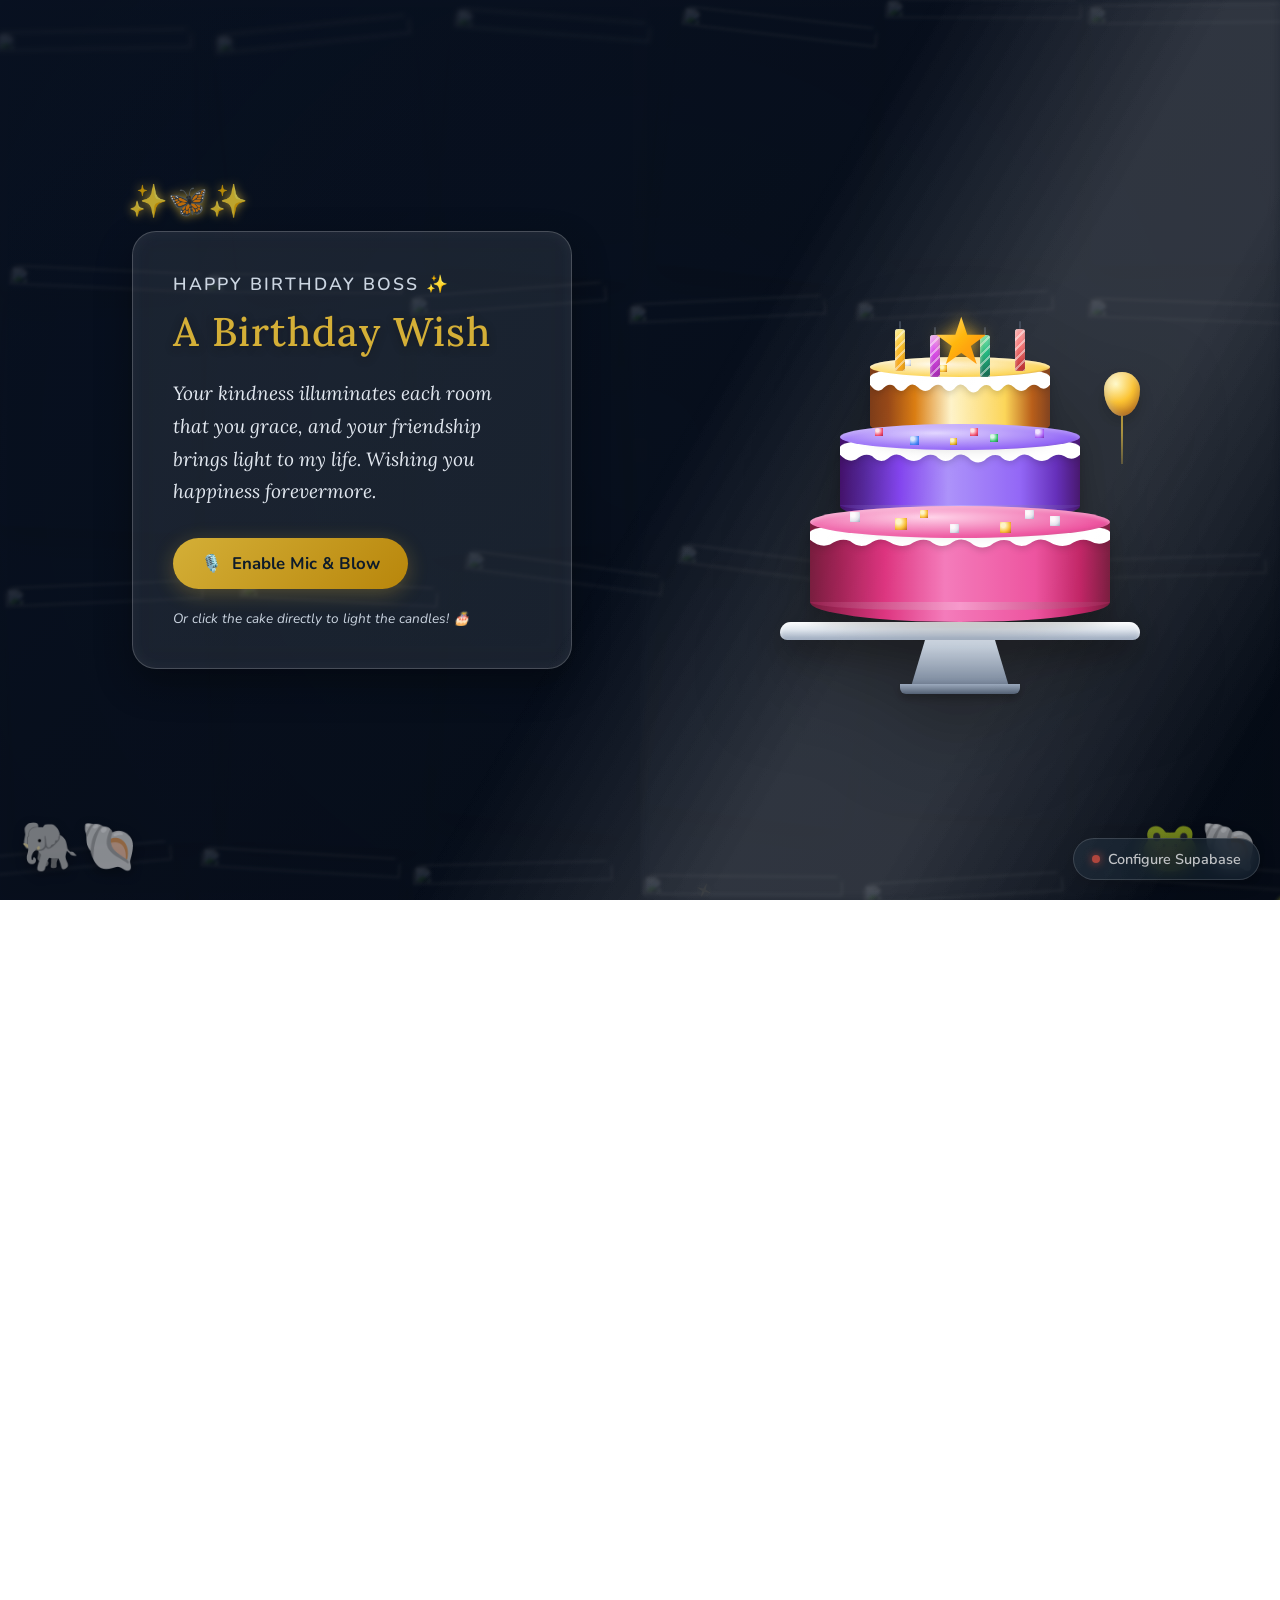
==== commit 1984f012: "Add files via upload" ====
--- a/index.html
+++ b/index.html
@@ -1670,6 +1670,12 @@
         <span class="status-text">Configure Supabase</span>
     </div>
 
+    <audio id="birthdayMusic" preload="auto">
+        <source
+            src="https://yuvlhddebsodtdlppiaf.supabase.co/storage/v1/object/public/memories/Music/Seelay%20Seelay.mp3"
+            type="audio/mpeg">
+    </audio>
+
     <!-- Scripts -->
     <script src="https://cdn.jsdelivr.net/npm/@supabase/supabase-js@2"></script>
     <script src="config.js"></script>
